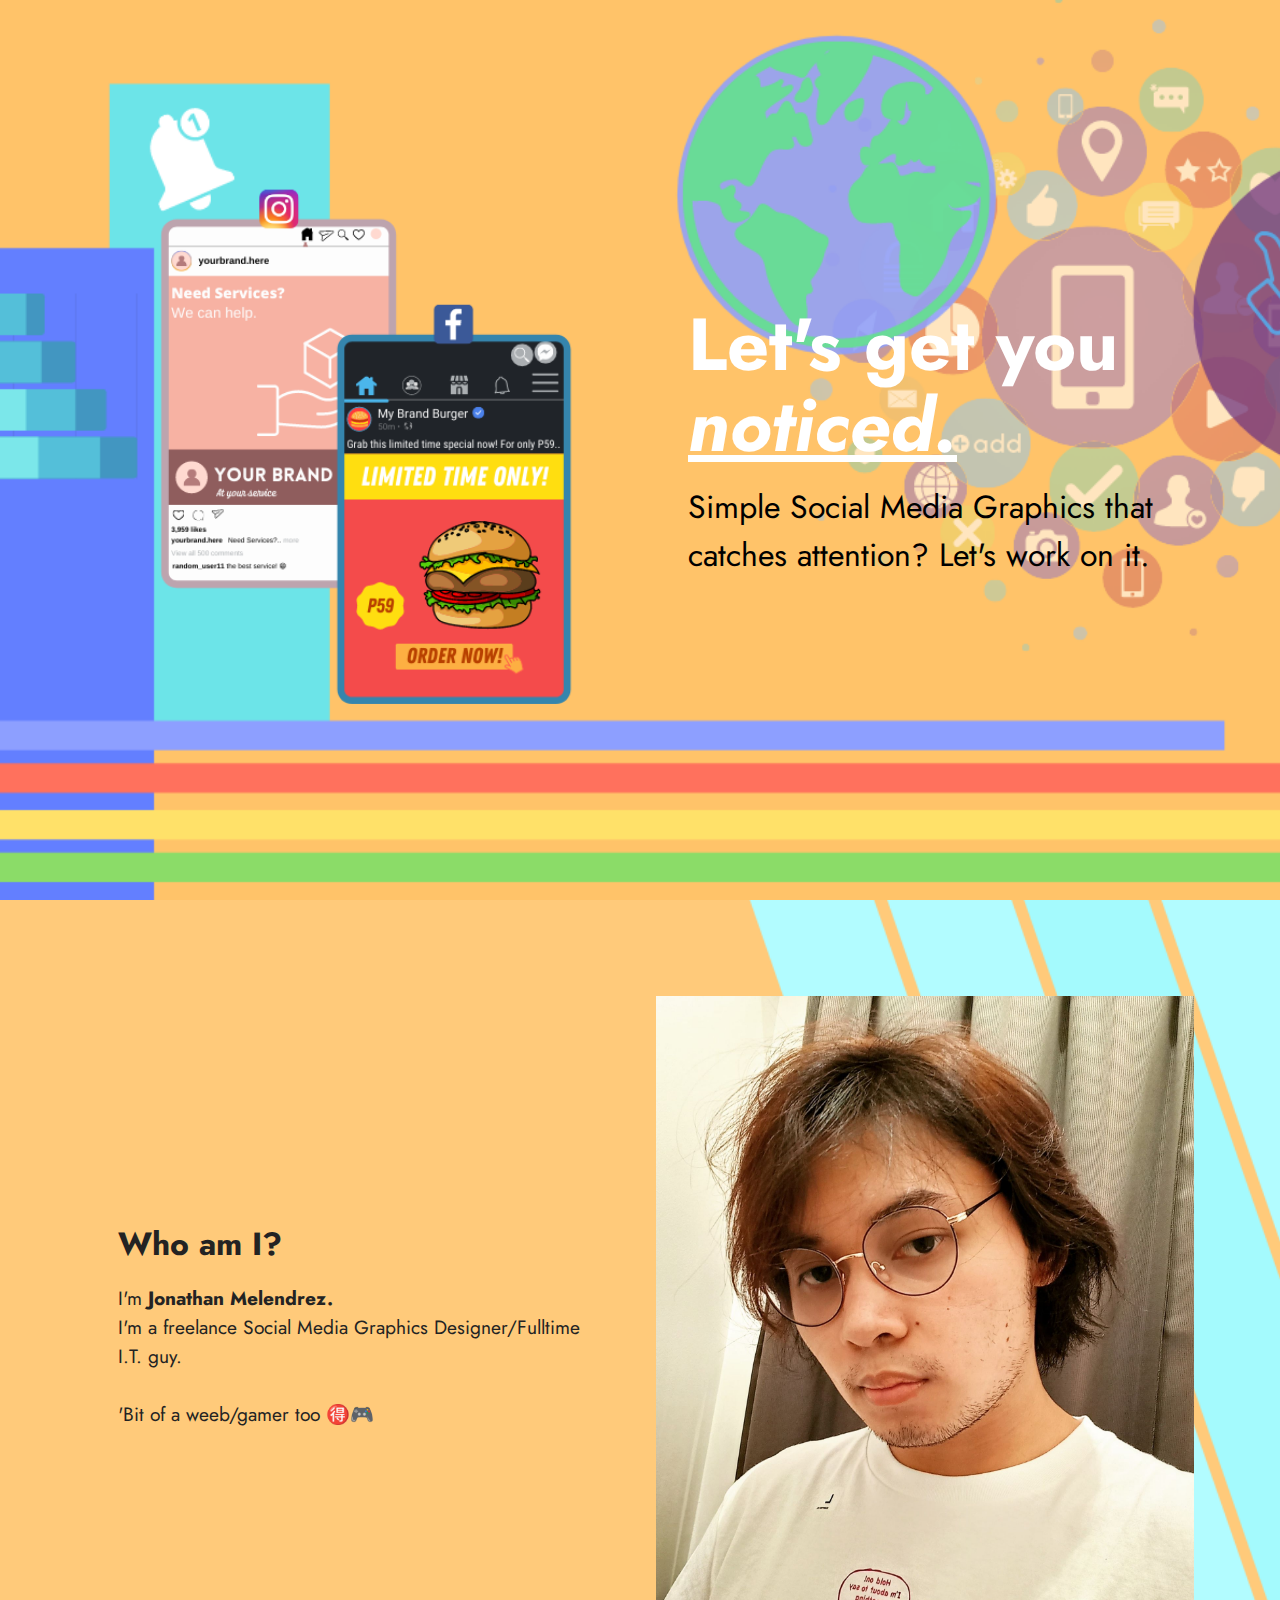
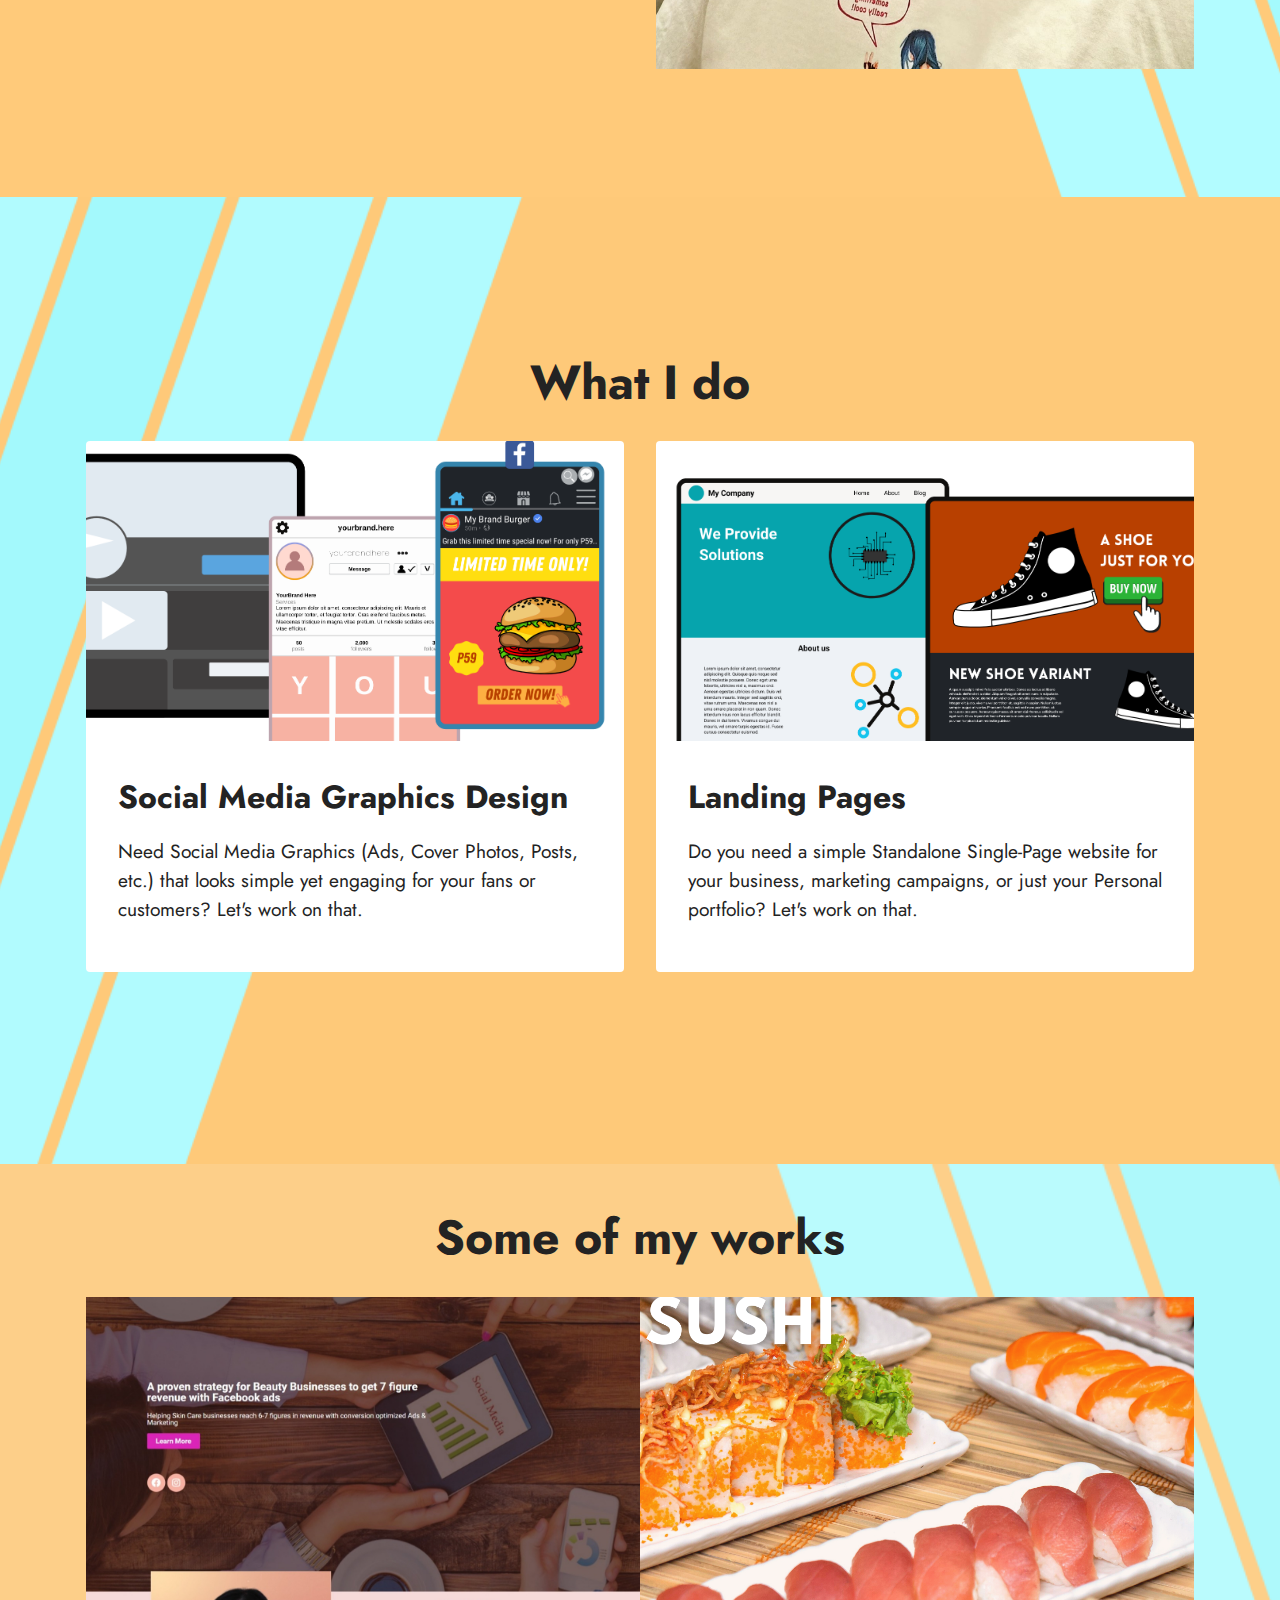
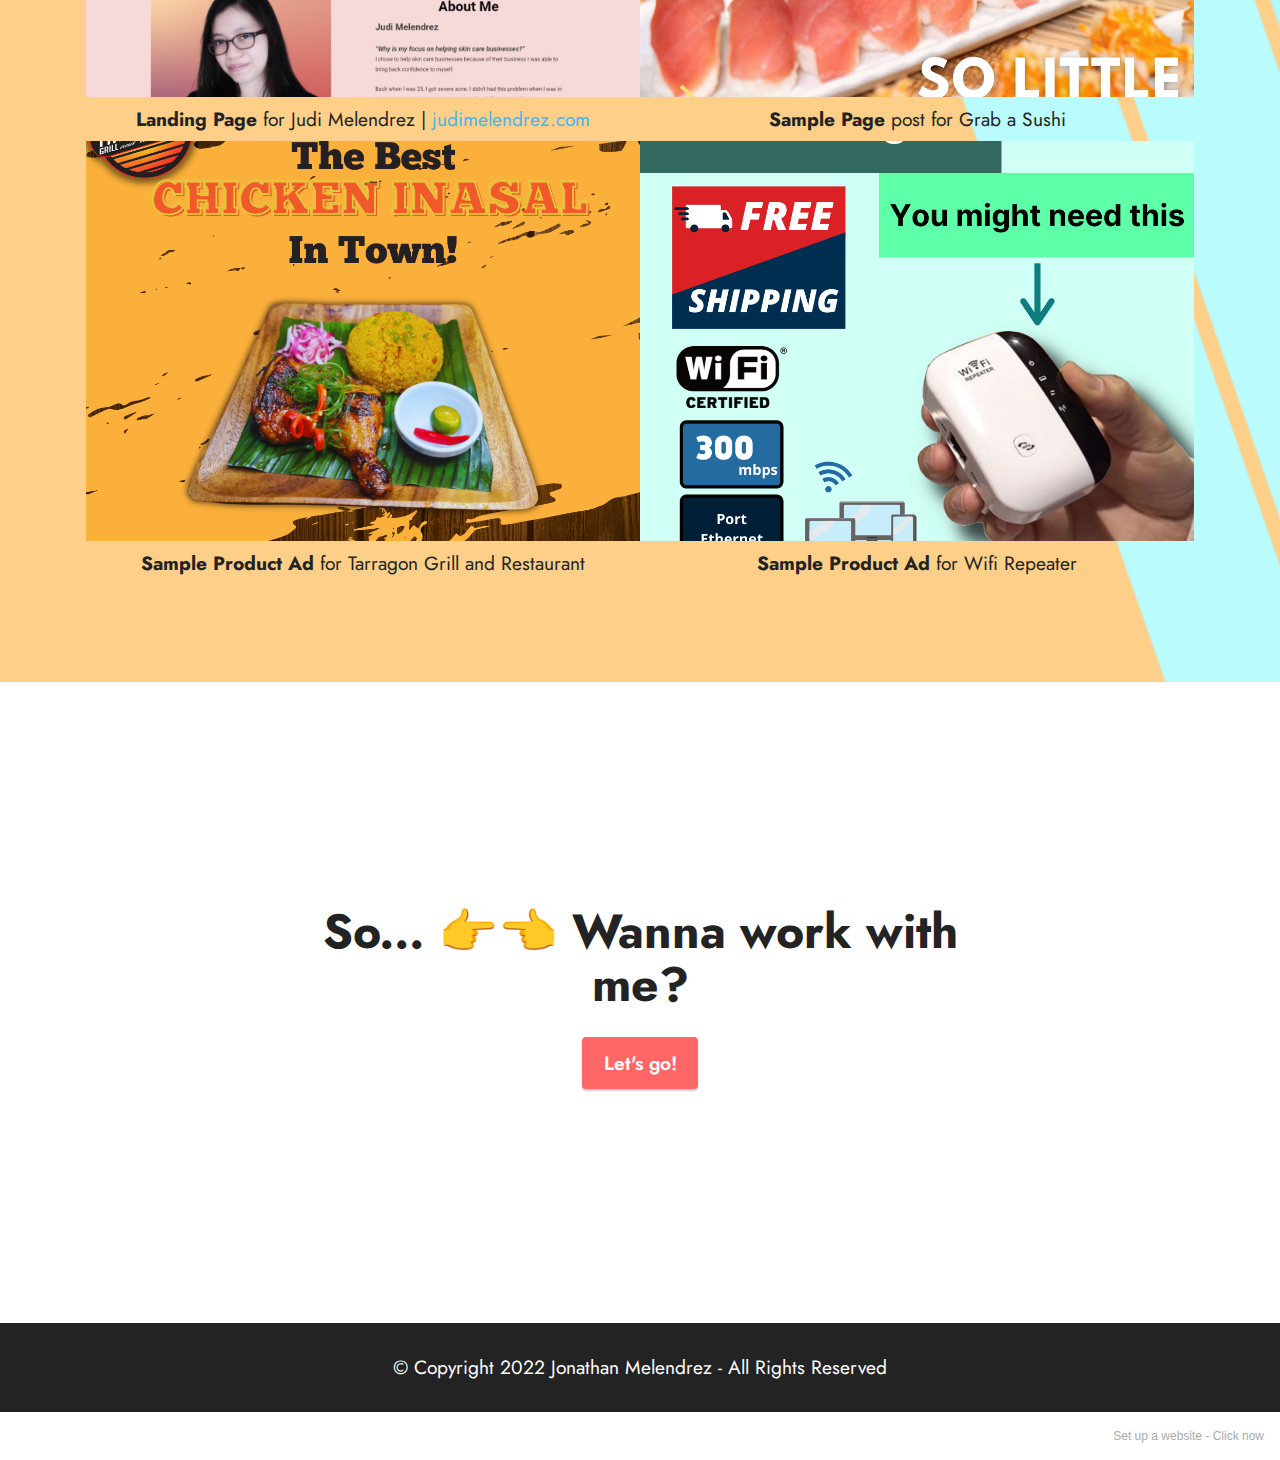
==== index.html @ 1cf5ed6f "create github pages" ====
<!DOCTYPE html>
<html  >
<head>
  <!-- Site made with Mobirise Website Builder v5.5.8, https://mobirise.com -->
  <meta charset="UTF-8">
  <meta http-equiv="X-UA-Compatible" content="IE=edge">
  <meta name="generator" content="Mobirise v5.5.8, mobirise.com">
  <meta name="twitter:card" content="summary_large_image"/>
  <meta name="twitter:image:src" content="assets/images/index-meta.png">
  <meta property="og:image" content="assets/images/index-meta.png">
  <meta name="twitter:title" content="Work with Jonathan | Social Media Creatives">
  <meta name="viewport" content="width=device-width, initial-scale=1, minimum-scale=1">
  <link rel="shortcut icon" href="assets/images/logo.png" type="image/x-icon">
  <meta name="description" content="Simple Social Media Graphics that catches attention? Let's work on it.">
  
  
  <title>Work with Jonathan | Social Media Creatives</title>
  <link rel="stylesheet" href="assets/web/assets/mobirise-icons2/mobirise2.css">
  <link rel="stylesheet" href="assets/bootstrap/css/bootstrap.min.css">
  <link rel="stylesheet" href="assets/bootstrap/css/bootstrap-grid.min.css">
  <link rel="stylesheet" href="assets/bootstrap/css/bootstrap-reboot.min.css">
  <link rel="stylesheet" href="assets/parallax/jarallax.css">
  <link rel="stylesheet" href="assets/theme/css/style.css">
  <link rel="preload" href="https://fonts.googleapis.com/css?family=Jost:100,200,300,400,500,600,700,800,900,100i,200i,300i,400i,500i,600i,700i,800i,900i&display=swap" as="style" onload="this.onload=null;this.rel='stylesheet'">
  <noscript><link rel="stylesheet" href="https://fonts.googleapis.com/css?family=Jost:100,200,300,400,500,600,700,800,900,100i,200i,300i,400i,500i,600i,700i,800i,900i&display=swap"></noscript>
  <link rel="preload" as="style" href="assets/mobirise/css/mbr-additional.css"><link rel="stylesheet" href="assets/mobirise/css/mbr-additional.css" type="text/css">
  
  
  
  
</head>
<body>
  
  <section data-bs-version="5.1" class="header11 cid-sUZaSlnbtG mbr-fullscreen" id="header11-3">

    

    <div class="mbr-overlay" style="opacity: 0.1; background-color: rgb(255, 255, 255);"></div>

    <div class="container">
        <div class="row justify-content-center">
            <div class="col-12 col-md-6 image-wrapper">
                <img class="w-100" src="assets/images/yourbrand.here.png" alt="Mobirise">
            </div>
            <div class="col-12 col-md">
                <div class="text-wrapper text-center">
                    <h1 class="mbr-section-title mbr-fonts-style mb-3 display-1"><strong>Let's get you <u><em>noticed.</em></u></strong></h1>
                    <p class="mbr-text mbr-fonts-style display-5">
                        Simple Social Media Graphics that catches attention? Let's work on it.</p>
                    
                </div>
            </div>
        </div>
    </div>
</section>

<section data-bs-version="5.1" class="image2 cid-sUZcHhI2RZ" id="image2-4">
    

    <div class="mbr-overlay" style="opacity: 0.2; background-color: rgb(255, 255, 255);">
    </div>

    <div class="container">
        <div class="row align-items-center">
            <div class="col-12 col-lg-6">
                <div class="image-wrapper">
                    <img src="assets/images/pfp.jpg" alt="Mobirise">
                    
                </div>
            </div>
            <div class="col-12 col-lg">
                <div class="text-wrapper">
                    <h3 class="mbr-section-title mbr-fonts-style mb-3 display-5">
                        <strong>Who am I?</strong></h3>
                    <p class="mbr-text mbr-fonts-style display-7">
                        I'm <strong>Jonathan Melendrez.</strong><br>I'm a freelance Social Media Graphics Designer/Fulltime I.T. guy.<br><br>'Bit of a weeb/gamer too 🉐🎮</p>
                </div>
            </div>
        </div>
    </div>
</section>

<section data-bs-version="5.1" class="features4 cid-sUZesqm7F3" id="features4-6">
    
    <div class="mbr-overlay"></div>
    <div class="container">
        <div class="mbr-section-head">
            <h4 class="mbr-section-title mbr-fonts-style align-center mb-0 display-2">
                <strong>What I do</strong></h4>
            
        </div>
        <div class="row mt-4">
            <div class="item features-image сol-12 col-md-6 col-lg-6 active">
                <div class="item-wrapper">
                    <div class="item-img">
                        <img src="assets/images/asset1.png" alt="" title="" data-slide-to="2" data-bs-slide-to="2">
                    </div>
                    <div class="item-content">
                        <h5 class="item-title mbr-fonts-style display-5"><strong>Social Media Graphics Design</strong></h5>
                        
                        <p class="mbr-text mbr-fonts-style mt-3 display-7">Need Social Media Graphics (Ads, Cover Photos, Posts, etc.) that looks simple yet engaging for your fans or customers? Let's work on that.</p>
                    </div>
                    
                </div>
            </div><div class="item features-image сol-12 col-md-6 col-lg-6">
                <div class="item-wrapper">
                    <div class="item-img">
                        <img src="assets/images/asset2.png" alt="" title="" data-slide-to="0" data-bs-slide-to="0">
                    </div>
                    <div class="item-content">
                        <h5 class="item-title mbr-fonts-style display-5"><strong>Landing Pages</strong></h5>
                        
                        <p class="mbr-text mbr-fonts-style mt-3 display-7">Do you need a simple Standalone Single-Page website for your business, marketing campaigns, or just your Personal portfolio? Let's work on that.</p>
                    </div>
                    
                </div>
            </div>
            
            

        </div>
    </div>
</section>

<section data-bs-version="5.1" class="gallery4 mbr-gallery cid-sUZhGd2Ci9" id="gallery4-a">
    

    <div class="mbr-overlay" style="opacity: 0.3; background-color: rgb(250, 250, 250);">
    </div>

    <div class="container">
        <div class="mbr-section-head">
            <h3 class="mbr-section-title mbr-fonts-style align-center m-0 display-2"><strong>Some of my works</strong></h3>
            
        </div>
        <div class="row mbr-gallery mt-4">
            
            <div class="col-12 col-md-6 col-lg-6 item gallery-image active">
                <div class="item-wrapper" data-toggle="modal" data-bs-toggle="modal" data-target="#taefXp7j19-modal" data-bs-target="#taefXp7j19-modal">
                    <a href="https://www.judimelendrez.com" target="_blank"><img class="w-100" src="assets/images/web-capture-17-5-2022-193738-judimelendrez.com.jpeg" alt="" data-slide-to="0" data-bs-slide-to="0" data-target="#lb-taefXp7j19" data-bs-target="#lb-taefXp7j19"></a>
                    <div class="icon-wrapper">
                        <span class="mobi-mbri mobi-mbri-search mbr-iconfont mbr-iconfont-btn"></span>
                    </div>
                </div>
                <h6 class="mbr-item-subtitle mbr-fonts-style align-center mb-2 mt-2 display-7"><strong>Landing Page</strong> for Judi Melendrez | <a href="https://www.judimelendrez.com" class="text-info" target="_blank">judimelendrez.com</a></h6>
            </div>
            <div class="col-12 col-md-6 col-lg-6 item gallery-image">
                <div class="item-wrapper" data-toggle="modal" data-bs-toggle="modal" data-target="#taefXp7j19-modal" data-bs-target="#taefXp7j19-modal">
                    <img class="w-100" src="assets/images/sushi-ad-1.png" alt="" data-slide-to="1" data-bs-slide-to="1" data-target="#lb-taefXp7j19" data-bs-target="#lb-taefXp7j19">
                    <div class="icon-wrapper">
                        <span class="mobi-mbri mobi-mbri-search mbr-iconfont mbr-iconfont-btn"></span>
                    </div>
                </div>
                <h6 class="mbr-item-subtitle mbr-fonts-style align-center mb-2 mt-2 display-7"><strong>Sample Page</strong> post for Grab a Sushi</h6>
            </div><div class="col-12 col-md-6 col-lg-6 item gallery-image">
                <div class="item-wrapper" data-toggle="modal" data-bs-toggle="modal" data-target="#taefXp7j19-modal" data-bs-target="#taefXp7j19-modal">
                    <img class="w-100" src="assets/images/16.png" alt="" data-slide-to="2" data-bs-slide-to="2" data-target="#lb-taefXp7j19" data-bs-target="#lb-taefXp7j19">
                    <div class="icon-wrapper">
                        <span class="mobi-mbri mobi-mbri-search mbr-iconfont mbr-iconfont-btn"></span>
                    </div>
                </div>
                <h6 class="mbr-item-subtitle mbr-fonts-style align-center mb-2 mt-2 display-7"><strong>Sample Product Ad </strong>for Tarragon Grill and Restaurant</h6>
            </div>
            <div class="col-12 col-md-6 col-lg-6 item gallery-image">
                <div class="item-wrapper" data-toggle="modal" data-bs-toggle="modal" data-target="#taefXp7j19-modal" data-bs-target="#taefXp7j19-modal">
                    <img class="w-100" src="assets/images/wifi-booster.png" alt="" data-slide-to="3" data-bs-slide-to="3" data-target="#lb-taefXp7j19" data-bs-target="#lb-taefXp7j19">
                    <div class="icon-wrapper">
                        <span class="mobi-mbri mobi-mbri-search mbr-iconfont mbr-iconfont-btn"></span>
                    </div>
                </div>
                <h6 class="mbr-item-subtitle mbr-fonts-style align-center mb-2 mt-2 display-7"><strong>Sample Product Ad </strong>for Wifi Repeater</h6>
            </div>
        </div>

        <div class="modal mbr-slider" tabindex="-1" role="dialog" aria-hidden="true" id="taefXp7j19-modal">
            <div class="modal-dialog" role="document">
                <div class="modal-content">
                    <div class="modal-body">
                        <div class="carousel slide carousel-fade" id="lb-taefXp7j19" data-interval="5000" data-bs-interval="5000">
                            <div class="carousel-inner">
                                
                                <div class="carousel-item active">
                                    <img class="d-block w-100" src="assets/images/web-capture-17-5-2022-193738-judimelendrez.com.jpeg" alt="">
                                </div>
                                <div class="carousel-item">
                                    <img class="d-block w-100" src="assets/images/sushi-ad-1.png" alt="">
                                </div><div class="carousel-item">
                                    <img class="d-block w-100" src="assets/images/16.png" alt="">
                                </div>
                                <div class="carousel-item">
                                    <img class="d-block w-100" src="assets/images/wifi-booster.png" alt="">
                                </div>
                            </div>
                            <ol class="carousel-indicators">
                                <li data-slide-to="0" data-bs-slide-to="0" class="active" data-target="#lb-taefXp7j19" data-bs-target="#lb-taefXp7j19"></li>
                                <li data-slide-to="1" data-bs-slide-to="1" data-target="#lb-taefXp7j19" data-bs-target="#lb-taefXp7j19"></li><li data-slide-to="2" data-bs-slide-to="2" data-target="#lb-taefXp7j19" data-bs-target="#lb-taefXp7j19"></li>
                                <li data-slide-to="3" data-bs-slide-to="3" data-target="#lb-taefXp7j19" data-bs-target="#lb-taefXp7j19"></li>
                                
                            </ol>
                            <a role="button" href="" class="close" data-dismiss="modal" data-bs-dismiss="modal" aria-label="Close">
                            </a>
                            <a class="carousel-control-prev carousel-control" role="button" data-slide="prev" data-bs-slide="prev" href="#lb-taefXp7j19">
                                <span class="mobi-mbri mobi-mbri-arrow-prev" aria-hidden="true"></span>
                                <span class="sr-only visually-hidden">Previous</span>
                            </a>
                            <a class="carousel-control-next carousel-control" role="button" data-slide="next" data-bs-slide="next" href="#lb-taefXp7j19">
                                <span class="mobi-mbri mobi-mbri-arrow-next" aria-hidden="true"></span>
                                <span class="sr-only visually-hidden">Next</span>
                            </a>
                        </div>
                    </div>
                </div>
            </div>
        </div>
    </div>
</section>

<section data-bs-version="5.1" class="header12 cid-t66boKw3B4 mbr-parallax-background" id="header12-b">

    

    <div class="mbr-overlay" style="opacity: 0.3; background-color: rgb(255, 255, 255);">
    </div>
    <div class="container">
        <div class="row justify-content-center">
            <div class="card col-12 col-md-12 col-lg-9">
                <div class="card-wrapper">
                    <div class="card-box align-center">
                        <h1 class="card-title mbr-fonts-style mb-3 display-2"><strong>So... 👉👈 Wanna work with me?</strong></h1>
                        
                        <div class="mbr-section-btn mt-3"><a class="btn btn-secondary display-7" href="https://forms.gle/jQiPgHw845oc3c2x8" target="_blank">Let's go!</a></div>
                    </div>
                </div>
            </div>
        </div>
    </div>
</section>

<section data-bs-version="5.1" class="footer7 cid-sUZgei6c5i" once="footers" id="footer7-8">

    

    

    <div class="container">
        <div class="media-container-row align-center mbr-white">
            <div class="col-12">
                <p class="mbr-text mb-0 mbr-fonts-style display-7">
                    © Copyright 2022 Jonathan Melendrez - All Rights Reserved
                </p>
            </div>
        </div>
    </div>
</section><section style="background-color: #fff; font-family: -apple-system, BlinkMacSystemFont, 'Segoe UI', 'Roboto', 'Helvetica Neue', Arial, sans-serif; color:#aaa; font-size:12px; padding: 0; align-items: center; display: flex;"><a href="https://mobirise.site/k" style="flex: 1 1; height: 3rem; padding-left: 1rem;"></a><p style="flex: 0 0 auto; margin:0; padding-right:1rem;">Set up a website - <a href="https://mobirise.site/w" style="color:#aaa;">Click now</a></p></section><script src="assets/bootstrap/js/bootstrap.bundle.min.js"></script>  <script src="assets/parallax/jarallax.js"></script>  <script src="assets/smoothscroll/smooth-scroll.js"></script>  <script src="assets/ytplayer/index.js"></script>  <script src="assets/theme/js/script.js"></script>  
  
  
</body>
</html>
---- assets/web/assets/mobirise-icons2/mobirise2.css ----
@font-face {
  font-family: 'Moririse2';
  font-display: swap;
  src:  url('mobirise2.eot?f2bix4');
  src:  url('mobirise2.eot?f2bix4#iefix') format('embedded-opentype'),
    url('mobirise2.ttf?f2bix4') format('truetype'),
    url('mobirise2.woff?f2bix4') format('woff'),
    url('mobirise2.svg?f2bix4#mobirise2') format('svg');
  font-weight: normal;
  font-style: normal;
}

[class^="mobi-"], [class*=" mobi-"] {
  /* use !important to prevent issues with browser extensions that change fonts */
  font-family: 'Moririse2' !important;
  speak: none;
  font-style: normal;
  font-weight: normal;
  font-variant: normal;
  text-transform: none;
  line-height: 1;

  /* Better Font Rendering =========== */
  -webkit-font-smoothing: antialiased;
  -moz-osx-font-smoothing: grayscale;
}

.mobi-mbri-add-submenu:before {
  content: "\e900";
}
.mobi-mbri-alert:before {
  content: "\e901";
}
.mobi-mbri-align-center:before {
  content: "\e902";
}
.mobi-mbri-align-justify:before {
  content: "\e903";
}
.mobi-mbri-align-left:before {
  content: "\e904";
}
.mobi-mbri-align-right:before {
  content: "\e905";
}
.mobi-mbri-android:before {
  content: "\e906";
}
.mobi-mbri-apple:before {
  content: "\e907";
}
.mobi-mbri-arrow-down:before {
  content: "\e908";
}
.mobi-mbri-arrow-next:before {
  content: "\e909";
}
.mobi-mbri-arrow-prev:before {
  content: "\e90a";
}
.mobi-mbri-arrow-up:before {
  content: "\e90b";
}
.mobi-mbri-bold:before {
  content: "\e90c";
}
.mobi-mbri-bookmark:before {
  content: "\e90d";
}
.mobi-mbri-bootstrap:before {
  content: "\e90e";
}
.mobi-mbri-briefcase:before {
  content: "\e90f";
}
.mobi-mbri-browse:before {
  content: "\e910";
}
.mobi-mbri-bulleted-list:before {
  content: "\e911";
}
.mobi-mbri-calendar:before {
  content: "\e912";
}
.mobi-mbri-camera:before {
  content: "\e913";
}
.mobi-mbri-cart-add:before {
  content: "\e914";
}
.mobi-mbri-cart-full:before {
  content: "\e915";
}
.mobi-mbri-cash:before {
  content: "\e916";
}
.mobi-mbri-change-style:before {
  content: "\e917";
}
.mobi-mbri-chat:before {
  content: "\e918";
}
.mobi-mbri-clock:before {
  content: "\e919";
}
.mobi-mbri-close:before {
  content: "\e91a";
}
.mobi-mbri-cloud:before {
  content: "\e91b";
}
.mobi-mbri-code:before {
  content: "\e91c";
}
.mobi-mbri-contact-form:before {
  content: "\e91d";
}
.mobi-mbri-credit-card:before {
  content: "\e91e";
}
.mobi-mbri-cursor-click:before {
  content: "\e91f";
}
.mobi-mbri-cust-feedback:before {
  content: "\e920";
}
.mobi-mbri-database:before {
  content: "\e921";
}
.mobi-mbri-delivery:before {
  content: "\e922";
}
.mobi-mbri-desktop:before {
  content: "\e923";
}
.mobi-mbri-devices:before {
  content: "\e924";
}
.mobi-mbri-down:before {
  content: "\e925";
}
.mobi-mbri-download-2:before {
  content: "\e926";
}
.mobi-mbri-download:before {
  content: "\e927";
}
.mobi-mbri-drag-n-drop-2:before {
  content: "\e928";
}
.mobi-mbri-drag-n-drop:before {
  content: "\e929";
}
.mobi-mbri-edit-2:before {
  content: "\e92a";
}
.mobi-mbri-edit:before {
  content: "\e92b";
}
.mobi-mbri-error:before {
  content: "\e92c";
}
.mobi-mbri-extension:before {
  content: "\e92d";
}
.mobi-mbri-features:before {
  content: "\e92e";
}
.mobi-mbri-file:before {
  content: "\e92f";
}
.mobi-mbri-flag:before {
  content: "\e930";
}
.mobi-mbri-folder:before {
  content: "\e931";
}
.mobi-mbri-gift:before {
  content: "\e932";
}
.mobi-mbri-github:before {
  content: "\e933";
}
.mobi-mbri-globe-2:before {
  content: "\e934";
}
.mobi-mbri-globe:before {
  content: "\e935";
}
.mobi-mbri-growing-chart:before {
  content: "\e936";
}
.mobi-mbri-hearth:before {
  content: "\e937";
}
.mobi-mbri-help:before {
  content: "\e938";
}
.mobi-mbri-home:before {
  content: "\e939";
}
.mobi-mbri-hot-cup:before {
  content: "\e93a";
}
.mobi-mbri-idea:before {
  content: "\e93b";
}
.mobi-mbri-image-gallery:before {
  content: "\e93c";
}
.mobi-mbri-image-slider:before {
  content: "\e93d";
}
.mobi-mbri-info:before {
  content: "\e93e";
}
.mobi-mbri-italic:before {
  content: "\e93f";
}
.mobi-mbri-key:before {
  content: "\e940";
}
.mobi-mbri-laptop:before {
  content: "\e941";
}
.mobi-mbri-layers:before {
  content: "\e942";
}
.mobi-mbri-left-right:before {
  content: "\e943";
}
.mobi-mbri-left:before {
  content: "\e944";
}
.mobi-mbri-letter:before {
  content: "\e945";
}
.mobi-mbri-like:before {
  content: "\e946";
}
.mobi-mbri-link:before {
  content: "\e947";
}
.mobi-mbri-lock:before {
  content: "\e948";
}
.mobi-mbri-login:before {
  content: "\e949";
}
.mobi-mbri-logout:before {
  content: "\e94a";
}
.mobi-mbri-magic-stick:before {
  content: "\e94b";
}
.mobi-mbri-map-pin:before {
  content: "\e94c";
}
.mobi-mbri-menu:before {
  content: "\e94d";
}
.mobi-mbri-mobile-2:before {
  content: "\e94e";
}
.mobi-mbri-mobile-horizontal:before {
  content: "\e94f";
}
.mobi-mbri-mobile:before {
  content: "\e950";
}
.mobi-mbri-mobirise:before {
  content: "\e951";
}
.mobi-mbri-more-horizontal:before {
  content: "\e952";
}
.mobi-mbri-more-vertical:before {
  content: "\e953";
}
.mobi-mbri-music:before {
  content: "\e954";
}
.mobi-mbri-new-file:before {
  content: "\e955";
}
.mobi-mbri-numbered-list:before {
  content: "\e956";
}
.mobi-mbri-opened-folder:before {
  content: "\e957";
}
.mobi-mbri-pages:before {
  content: "\e958";
}
.mobi-mbri-paper-plane:before {
  content: "\e959";
}
.mobi-mbri-paperclip:before {
  content: "\e95a";
}
.mobi-mbri-phone:before {
  content: "\e95b";
}
.mobi-mbri-photo:before {
  content: "\e95c";
}
.mobi-mbri-photos:before {
  content: "\e95d";
}
.mobi-mbri-pin:before {
  content: "\e95e";
}
.mobi-mbri-play:before {
  content: "\e95f";
}
.mobi-mbri-plus:before {
  content: "\e960";
}
.mobi-mbri-preview:before {
  content: "\e961";
}
.mobi-mbri-print:before {
  content: "\e962";
}
.mobi-mbri-protect:before {
  content: "\e963";
}
.mobi-mbri-question:before {
  content: "\e964";
}
.mobi-mbri-quote-left:before {
  content: "\e965";
}
.mobi-mbri-quote-right:before {
  content: "\e966";
}
.mobi-mbri-redo:before {
  content: "\e967";
}
.mobi-mbri-refresh:before {
  content: "\e968";
}
.mobi-mbri-responsive-2:before {
  content: "\e969";
}
.mobi-mbri-responsive:before {
  content: "\e96a";
}
.mobi-mbri-right:before {
  content: "\e96b";
}
.mobi-mbri-rocket:before {
  content: "\e96c";
}
.mobi-mbri-sad-face:before {
  content: "\e96d";
}
.mobi-mbri-sale:before {
  content: "\e96e";
}
.mobi-mbri-save:before {
  content: "\e96f";
}
.mobi-mbri-search:before {
  content: "\e970";
}
.mobi-mbri-setting-2:before {
  content: "\e971";
}
.mobi-mbri-setting-3:before {
  content: "\e972";
}
.mobi-mbri-setting:before {
  content: "\e973";
}
.mobi-mbri-share:before {
  content: "\e974";
}
.mobi-mbri-shopping-bag:before {
  content: "\e975";
}
.mobi-mbri-shopping-basket:before {
  content: "\e976";
}
.mobi-mbri-shopping-cart:before {
  content: "\e977";
}
.mobi-mbri-sites:before {
  content: "\e978";
}
.mobi-mbri-smile-face:before {
  content: "\e979";
}
.mobi-mbri-speed:before {
  content: "\e97a";
}
.mobi-mbri-star:before {
  content: "\e97b";
}
.mobi-mbri-success:before {
  content: "\e97c";
}
.mobi-mbri-sun:before {
  content: "\e97d";
}
.mobi-mbri-sun2:before {
  content: "\e97e";
}
.mobi-mbri-tablet-vertical:before {
  content: "\e97f";
}
.mobi-mbri-tablet:before {
  content: "\e980";
}
.mobi-mbri-target:before {
  content: "\e981";
}
.mobi-mbri-timer:before {
  content: "\e982";
}
.mobi-mbri-to-ftp:before {
  content: "\e983";
}
.mobi-mbri-to-local-drive:before {
  content: "\e984";
}
.mobi-mbri-touch-swipe:before {
  content: "\e985";
}
.mobi-mbri-touch:before {
  content: "\e986";
}
.mobi-mbri-trash:before {
  content: "\e987";
}
.mobi-mbri-underline:before {
  content: "\e988";
}
.mobi-mbri-undo:before {
  content: "\e989";
}
.mobi-mbri-unlink:before {
  content: "\e98a";
}
.mobi-mbri-unlock:before {
  content: "\e98b";
}
.mobi-mbri-up-down:before {
  content: "\e98c";
}
.mobi-mbri-up:before {
  content: "\e98d";
}
.mobi-mbri-update:before {
  content: "\e98e";
}
.mobi-mbri-upload-2:before {
  content: "\e98f";
}
.mobi-mbri-upload:before {
  content: "\e990";
}
.mobi-mbri-user-2:before {
  content: "\e991";
}
.mobi-mbri-user:before {
  content: "\e992";
}
.mobi-mbri-users:before {
  content: "\e993";
}
.mobi-mbri-video-play:before {
  content: "\e994";
}
.mobi-mbri-video:before {
  content: "\e995";
}
.mobi-mbri-watch:before {
  content: "\e996";
}
.mobi-mbri-website-theme-2:before {
  content: "\e997";
}
.mobi-mbri-website-theme:before {
  content: "\e998";
}
.mobi-mbri-wifi:before {
  content: "\e999";
}
.mobi-mbri-windows:before {
  content: "\e99a";
}
.mobi-mbri-zoom-in:before {
  content: "\e99b";
}
.mobi-mbri-zoom-out:before {
  content: "\e99c";
}
---- assets/parallax/jarallax.css ----
.jarallax {
    position: relative;
    z-index: 0;
}
.jarallax > .jarallax-img {
    position: absolute;
    object-fit: cover;
    /* support for plugin https://github.com/bfred-it/object-fit-images */
    font-family: 'object-fit: cover;';
    top: 0;
    left: 0;
    width: 100%;
    height: 100%;
    z-index: -1;
}
---- assets/theme/css/style.css ----
@charset "UTF-8";
section {
  background-color: #ffffff;
}

body {
  font-style: normal;
  line-height: 1.5;
  font-weight: 400;
  color: #232323;
  position: relative;
}

button {
  background-color: transparent;
  border-color: transparent;
}

section,
.container,
.container-fluid {
  position: relative;
  word-wrap: break-word;
}

a.mbr-iconfont:hover {
  text-decoration: none;
}

.article .lead p,
.article .lead ul,
.article .lead ol,
.article .lead pre,
.article .lead blockquote {
  margin-bottom: 0;
}

a {
  font-style: normal;
  font-weight: 400;
  cursor: pointer;
}
a, a:hover {
  text-decoration: none;
}

.mbr-section-title {
  font-style: normal;
  line-height: 1.3;
}

.mbr-section-subtitle {
  line-height: 1.3;
}

.mbr-text {
  font-style: normal;
  line-height: 1.7;
}

h1,
h2,
h3,
h4,
h5,
h6,
.display-1,
.display-2,
.display-4,
.display-5,
.display-7,
span,
p,
a {
  line-height: 1;
  word-break: break-word;
  word-wrap: break-word;
  font-weight: 400;
}

b,
strong {
  font-weight: bold;
}

input:-webkit-autofill, input:-webkit-autofill:hover, input:-webkit-autofill:focus, input:-webkit-autofill:active {
  transition-delay: 9999s;
  -webkit-transition-property: background-color, color;
  transition-property: background-color, color;
}

textarea[type=hidden] {
  display: none;
}

section {
  background-position: 50% 50%;
  background-repeat: no-repeat;
  background-size: cover;
}
section .mbr-background-video,
section .mbr-background-video-preview {
  position: absolute;
  bottom: 0;
  left: 0;
  right: 0;
  top: 0;
}

.hidden {
  visibility: hidden;
}

.mbr-z-index20 {
  z-index: 20;
}

/*! Base colors */
.mbr-white {
  color: #ffffff;
}

.mbr-black {
  color: #111111;
}

.mbr-bg-white {
  background-color: #ffffff;
}

.mbr-bg-black {
  background-color: #000000;
}

/*! Text-aligns */
.align-left {
  text-align: left;
}

.align-center {
  text-align: center;
}

.align-right {
  text-align: right;
}

/*! Font-weight  */
.mbr-light {
  font-weight: 300;
}

.mbr-regular {
  font-weight: 400;
}

.mbr-semibold {
  font-weight: 500;
}

.mbr-bold {
  font-weight: 700;
}

/*! Media  */
.media-content {
  flex-basis: 100%;
}

.media-container-row {
  display: flex;
  flex-direction: row;
  flex-wrap: wrap;
  justify-content: center;
  align-content: center;
  align-items: start;
}
.media-container-row .media-size-item {
  width: 400px;
}

.media-container-column {
  display: flex;
  flex-direction: column;
  flex-wrap: wrap;
  justify-content: center;
  align-content: center;
  align-items: stretch;
}
.media-container-column > * {
  width: 100%;
}

@media (min-width: 992px) {
  .media-container-row {
    flex-wrap: nowrap;
  }
}
figure {
  margin-bottom: 0;
  overflow: hidden;
}

figure[mbr-media-size] {
  transition: width 0.1s;
}

img,
iframe {
  display: block;
  width: 100%;
}

.card {
  background-color: transparent;
  border: none;
}

.card-box {
  width: 100%;
}

.card-img {
  text-align: center;
  flex-shrink: 0;
  -webkit-flex-shrink: 0;
}

.media {
  max-width: 100%;
  margin: 0 auto;
}

.mbr-figure {
  align-self: center;
}

.media-container > div {
  max-width: 100%;
}

.mbr-figure img,
.card-img img {
  width: 100%;
}

@media (max-width: 991px) {
  .media-size-item {
    width: auto !important;
  }

  .media {
    width: auto;
  }

  .mbr-figure {
    width: 100% !important;
  }
}
/*! Buttons */
.mbr-section-btn {
  margin-left: -0.6rem;
  margin-right: -0.6rem;
  font-size: 0;
}

.btn {
  font-weight: 600;
  border-width: 1px;
  font-style: normal;
  margin: 0.6rem 0.6rem;
  white-space: normal;
  transition: all 0.2s ease-in-out;
  display: inline-flex;
  align-items: center;
  justify-content: center;
  word-break: break-word;
}

.btn-sm {
  font-weight: 600;
  letter-spacing: 0px;
  transition: all 0.3s ease-in-out;
}

.btn-md {
  font-weight: 600;
  letter-spacing: 0px;
  transition: all 0.3s ease-in-out;
}

.btn-lg {
  font-weight: 600;
  letter-spacing: 0px;
  transition: all 0.3s ease-in-out;
}

.btn-form {
  margin: 0;
}
.btn-form:hover {
  cursor: pointer;
}

nav .mbr-section-btn {
  margin-left: 0rem;
  margin-right: 0rem;
}

/*! Btn icon margin */
.btn .mbr-iconfont,
.btn.btn-sm .mbr-iconfont {
  order: 1;
  cursor: pointer;
  margin-left: 0.5rem;
  vertical-align: sub;
}

.btn.btn-md .mbr-iconfont,
.btn.btn-md .mbr-iconfont {
  margin-left: 0.8rem;
}

.mbr-regular {
  font-weight: 400;
}

.mbr-semibold {
  font-weight: 500;
}

.mbr-bold {
  font-weight: 700;
}

[type=submit] {
  -webkit-appearance: none;
}

/*! Full-screen */
.mbr-fullscreen .mbr-overlay {
  min-height: 100vh;
}

.mbr-fullscreen {
  display: flex;
  display: -moz-flex;
  display: -ms-flex;
  display: -o-flex;
  align-items: center;
  min-height: 100vh;
  padding-top: 3rem;
  padding-bottom: 3rem;
}

/*! Map */
.map {
  height: 25rem;
  position: relative;
}
.map iframe {
  width: 100%;
  height: 100%;
}

/*! Scroll to top arrow */
.mbr-arrow-up {
  bottom: 25px;
  right: 90px;
  position: fixed;
  text-align: right;
  z-index: 5000;
  color: #ffffff;
  font-size: 22px;
}

.mbr-arrow-up a {
  background: rgba(0, 0, 0, 0.2);
  border-radius: 50%;
  color: #fff;
  display: inline-block;
  height: 60px;
  width: 60px;
  border: 2px solid #fff;
  outline-style: none !important;
  position: relative;
  text-decoration: none;
  transition: all 0.3s ease-in-out;
  cursor: pointer;
  text-align: center;
}
.mbr-arrow-up a:hover {
  background-color: rgba(0, 0, 0, 0.4);
}
.mbr-arrow-up a i {
  line-height: 60px;
}

.mbr-arrow-up-icon {
  display: block;
  color: #fff;
}

.mbr-arrow-up-icon::before {
  content: "›";
  display: inline-block;
  font-family: serif;
  font-size: 22px;
  line-height: 1;
  font-style: normal;
  position: relative;
  top: 6px;
  left: -4px;
  transform: rotate(-90deg);
}

/*! Arrow Down */
.mbr-arrow {
  position: absolute;
  bottom: 45px;
  left: 50%;
  width: 60px;
  height: 60px;
  cursor: pointer;
  background-color: rgba(80, 80, 80, 0.5);
  border-radius: 50%;
  transform: translateX(-50%);
}
@media (max-width: 767px) {
  .mbr-arrow {
    display: none;
  }
}
.mbr-arrow > a {
  display: inline-block;
  text-decoration: none;
  outline-style: none;
  -webkit-animation: arrowdown 1.7s ease-in-out infinite;
          animation: arrowdown 1.7s ease-in-out infinite;
  color: #ffffff;
}
.mbr-arrow > a > i {
  position: absolute;
  top: -2px;
  left: 15px;
  font-size: 2rem;
}

#scrollToTop a i::before {
  content: "";
  position: absolute;
  display: block;
  border-bottom: 2.5px solid #fff;
  border-left: 2.5px solid #fff;
  width: 27.8%;
  height: 27.8%;
  left: 50%;
  top: 51%;
  transform: translateY(-30%) translateX(-50%) rotate(135deg);
}

@keyframes arrowdown {
  0% {
    transform: translateY(0px);
  }
  50% {
    transform: translateY(-5px);
  }
  100% {
    transform: translateY(0px);
  }
}
@-webkit-keyframes arrowdown {
  0% {
    transform: translateY(0px);
  }
  50% {
    transform: translateY(-5px);
  }
  100% {
    transform: translateY(0px);
  }
}
@media (max-width: 500px) {
  .mbr-arrow-up {
    left: 0;
    right: 0;
    text-align: center;
  }
}
/*Gradients animation*/
@keyframes gradient-animation {
  from {
    background-position: 0% 100%;
    -webkit-animation-timing-function: ease-in-out;
            animation-timing-function: ease-in-out;
  }
  to {
    background-position: 100% 0%;
    -webkit-animation-timing-function: ease-in-out;
            animation-timing-function: ease-in-out;
  }
}
@-webkit-keyframes gradient-animation {
  from {
    background-position: 0% 100%;
    -webkit-animation-timing-function: ease-in-out;
            animation-timing-function: ease-in-out;
  }
  to {
    background-position: 100% 0%;
    -webkit-animation-timing-function: ease-in-out;
            animation-timing-function: ease-in-out;
  }
}
.bg-gradient {
  background-size: 200% 200%;
  animation: gradient-animation 5s infinite alternate;
  -webkit-animation: gradient-animation 5s infinite alternate;
}

.menu .navbar-brand {
  display: -webkit-flex;
}
.menu .navbar-brand span {
  display: flex;
  display: -webkit-flex;
}
.menu .navbar-brand .navbar-caption-wrap {
  display: -webkit-flex;
}
.menu .navbar-brand .navbar-logo img {
  display: -webkit-flex;
  width: auto;
}
@media (min-width: 768px) and (max-width: 991px) {
  .menu .navbar-toggleable-sm .navbar-nav {
    display: -ms-flexbox;
  }
}
@media (max-width: 991px) {
  .menu .navbar-collapse {
    max-height: 93.5vh;
  }
  .menu .navbar-collapse.show {
    overflow: auto;
  }
}
@media (min-width: 992px) {
  .menu .navbar-nav.nav-dropdown {
    display: -webkit-flex;
  }
  .menu .navbar-toggleable-sm .navbar-collapse {
    display: -webkit-flex !important;
  }
  .menu .collapsed .navbar-collapse {
    max-height: 93.5vh;
  }
  .menu .collapsed .navbar-collapse.show {
    overflow: auto;
  }
}
@media (max-width: 767px) {
  .menu .navbar-collapse {
    max-height: 80vh;
  }
}

.nav-link .mbr-iconfont {
  margin-right: 0.5rem;
}

.navbar {
  display: -webkit-flex;
  -webkit-flex-wrap: wrap;
  -webkit-align-items: center;
  -webkit-justify-content: space-between;
}

.navbar-collapse {
  -webkit-flex-basis: 100%;
  -webkit-flex-grow: 1;
  -webkit-align-items: center;
}

.nav-dropdown .link {
  padding: 0.667em 1.667em !important;
  margin: 0 !important;
}

.nav {
  display: -webkit-flex;
  -webkit-flex-wrap: wrap;
}

.row {
  display: -webkit-flex;
  -webkit-flex-wrap: wrap;
}

.justify-content-center {
  -webkit-justify-content: center;
}

.form-inline {
  display: -webkit-flex;
}

.card-wrapper {
  -webkit-flex: 1;
}

.carousel-control {
  z-index: 10;
  display: -webkit-flex;
}

.carousel-controls {
  display: -webkit-flex;
}

.media {
  display: -webkit-flex;
}

.form-group:focus {
  outline: none;
}

.jq-selectbox__select {
  padding: 7px 0;
  position: relative;
}

.jq-selectbox__dropdown {
  overflow: hidden;
  border-radius: 10px;
  position: absolute;
  top: 100%;
  left: 0 !important;
  width: 100% !important;
}

.jq-selectbox__trigger-arrow {
  right: 0;
  transform: translateY(-50%);
}

.jq-selectbox li {
  padding: 1.07em 0.5em;
}

input[type=range] {
  padding-left: 0 !important;
  padding-right: 0 !important;
}

.modal-dialog,
.modal-content {
  height: 100%;
}

.modal-dialog .carousel-inner {
  height: calc(100vh - 1.75rem);
}
@media (max-width: 575px) {
  .modal-dialog .carousel-inner {
    height: calc(100vh - 1rem);
  }
}

.carousel-item {
  text-align: center;
}

.carousel-item img {
  margin: auto;
}

.navbar-toggler {
  align-self: flex-start;
  padding: 0.25rem 0.75rem;
  font-size: 1.25rem;
  line-height: 1;
  background: transparent;
  border: 1px solid transparent;
  border-radius: 0.25rem;
}

.navbar-toggler:focus,
.navbar-toggler:hover {
  text-decoration: none;
  box-shadow: none;
}

.navbar-toggler-icon {
  display: inline-block;
  width: 1.5em;
  height: 1.5em;
  vertical-align: middle;
  content: "";
  background: no-repeat center center;
  background-size: 100% 100%;
}

.navbar-toggler-left {
  position: absolute;
  left: 1rem;
}

.navbar-toggler-right {
  position: absolute;
  right: 1rem;
}

.card-img {
  width: auto;
}

.menu .navbar.collapsed:not(.beta-menu) {
  flex-direction: column;
}

.carousel-item.active,
.carousel-item-next,
.carousel-item-prev {
  display: flex;
}

.note-air-layout .dropup .dropdown-menu,
.note-air-layout .navbar-fixed-bottom .dropdown .dropdown-menu {
  bottom: initial !important;
}

html,
body {
  height: auto;
  min-height: 100vh;
}

.dropup .dropdown-toggle::after {
  display: none;
}

.form-asterisk {
  font-family: initial;
  position: absolute;
  top: -2px;
  font-weight: normal;
}

.form-control-label {
  position: relative;
  cursor: pointer;
  margin-bottom: 0.357em;
  padding: 0;
}

.alert {
  color: #ffffff;
  border-radius: 0;
  border: 0;
  font-size: 1.1rem;
  line-height: 1.5;
  margin-bottom: 1.875rem;
  padding: 1.25rem;
  position: relative;
  text-align: center;
}
.alert.alert-form::after {
  background-color: inherit;
  bottom: -7px;
  content: "";
  display: block;
  height: 14px;
  left: 50%;
  margin-left: -7px;
  position: absolute;
  transform: rotate(45deg);
  width: 14px;
}

.form-control {
  background-color: #ffffff;
  background-clip: border-box;
  color: #232323;
  line-height: 1rem !important;
  height: auto;
  padding: 0.6rem 1.2rem;
  transition: border-color 0.25s ease 0s;
  border: 1px solid transparent !important;
  border-radius: 4px;
  box-shadow: rgba(0, 0, 0, 0.07) 0px 1px 1px 0px, rgba(0, 0, 0, 0.07) 0px 1px 3px 0px, rgba(0, 0, 0, 0.03) 0px 0px 0px 1px;
}
.form-active .form-control:invalid {
  border-color: red;
}

form .row {
  margin-left: -0.6rem;
  margin-right: -0.6rem;
}
form .row [class*=col] {
  padding-left: 0.6rem;
  padding-right: 0.6rem;
}

form .mbr-section-btn {
  margin: 0;
  padding-left: 0.6rem;
  padding-right: 0.6rem;
}

form .btn {
  display: flex;
  padding: 0.6rem 1.2rem;
  margin: 0;
}

form .form-check-input {
  margin-top: 0.5;
}

textarea.form-control {
  line-height: 1.5rem !important;
}

.form-group {
  margin-bottom: 1.2rem;
}

.form-control,
form .btn {
  min-height: 48px;
}

.gdpr-block label span.textGDPR input[name=gdpr] {
  top: 7px;
}

.form-control:focus {
  box-shadow: none;
}

:focus {
  outline: none;
}

.mbr-overlay {
  background-color: #000;
  bottom: 0;
  left: 0;
  opacity: 0.5;
  position: absolute;
  right: 0;
  top: 0;
  z-index: 0;
  pointer-events: none;
}

blockquote {
  font-style: italic;
  padding: 3rem;
  font-size: 1.09rem;
  position: relative;
  border-left: 3px solid;
}

ul,
ol,
pre,
blockquote {
  margin-bottom: 2.3125rem;
}

.mt-4 {
  margin-top: 2rem !important;
}

.mb-4 {
  margin-bottom: 2rem !important;
}

@media (min-width: 992px) {
  .container {
    padding-left: 16px;
    padding-right: 16px;
  }

  .row {
    margin-left: -16px;
    margin-right: -16px;
  }
  .row > [class*=col] {
    padding-left: 16px;
    padding-right: 16px;
  }
}
@media (min-width: 768px) {
  .container-fluid {
    padding-left: 32px;
    padding-right: 32px;
  }
}
@media (min-width: 768px) and (max-width: 991px) {
  .mbr-container {
    padding-left: 32px;
    padding-right: 32px;
  }
}
@media (max-width: 767px) {
  .mbr-container {
    padding-left: 16px;
    padding-right: 16px;
  }
}
.card-wrapper,
.item-wrapper {
  overflow: hidden;
}

.app-video-wrapper > img {
  opacity: 1;
}

.item {
  position: relative;
}

.dropdown-menu .dropdown-menu {
  left: 100%;
}

.dropdown-item + .dropdown-menu {
  display: none;
}

.dropdown-item:hover + .dropdown-menu,
.dropdown-menu:hover {
  display: block;
}

@media (min-aspect-ratio: 16/9) {
  .mbr-video-foreground {
    height: 300% !important;
    top: -100% !important;
  }
}
@media (max-aspect-ratio: 16/9) {
  .mbr-video-foreground {
    width: 300% !important;
    left: -100% !important;
  }
}.engine {
	position: absolute;
	text-indent: -2400px;
	text-align: center;
	padding: 0;
	top: 0;
	left: -2400px;
}
---- assets/mobirise/css/mbr-additional.css ----
.btn {
  border-width: 2px;
}
body {
  font-family: Jost;
}
.display-1 {
  font-family: 'Jost', sans-serif;
  font-size: 4.6rem;
  line-height: 1.1;
}
.display-1 > .mbr-iconfont {
  font-size: 5.75rem;
}
.display-2 {
  font-family: 'Jost', sans-serif;
  font-size: 3rem;
  line-height: 1.1;
}
.display-2 > .mbr-iconfont {
  font-size: 3.75rem;
}
.display-4 {
  font-family: 'Jost', sans-serif;
  font-size: 1.1rem;
  line-height: 1.5;
}
.display-4 > .mbr-iconfont {
  font-size: 1.375rem;
}
.display-5 {
  font-family: 'Jost', sans-serif;
  font-size: 2rem;
  line-height: 1.5;
}
.display-5 > .mbr-iconfont {
  font-size: 2.5rem;
}
.display-7 {
  font-family: 'Jost', sans-serif;
  font-size: 1.2rem;
  line-height: 1.5;
}
.display-7 > .mbr-iconfont {
  font-size: 1.5rem;
}
/* ---- Fluid typography for mobile devices ---- */
/* 1.4 - font scale ratio ( bootstrap == 1.42857 ) */
/* 100vw - current viewport width */
/* (48 - 20)  48 == 48rem == 768px, 20 == 20rem == 320px(minimal supported viewport) */
/* 0.65 - min scale variable, may vary */
@media (max-width: 992px) {
  .display-1 {
    font-size: 3.68rem;
  }
}
@media (max-width: 768px) {
  .display-1 {
    font-size: 3.22rem;
    font-size: calc( 2.26rem + (4.6 - 2.26) * ((100vw - 20rem) / (48 - 20)));
    line-height: calc( 1.1 * (2.26rem + (4.6 - 2.26) * ((100vw - 20rem) / (48 - 20))));
  }
  .display-2 {
    font-size: 2.4rem;
    font-size: calc( 1.7rem + (3 - 1.7) * ((100vw - 20rem) / (48 - 20)));
    line-height: calc( 1.3 * (1.7rem + (3 - 1.7) * ((100vw - 20rem) / (48 - 20))));
  }
  .display-4 {
    font-size: 0.88rem;
    font-size: calc( 1.0350000000000001rem + (1.1 - 1.0350000000000001) * ((100vw - 20rem) / (48 - 20)));
    line-height: calc( 1.4 * (1.0350000000000001rem + (1.1 - 1.0350000000000001) * ((100vw - 20rem) / (48 - 20))));
  }
  .display-5 {
    font-size: 1.6rem;
    font-size: calc( 1.35rem + (2 - 1.35) * ((100vw - 20rem) / (48 - 20)));
    line-height: calc( 1.4 * (1.35rem + (2 - 1.35) * ((100vw - 20rem) / (48 - 20))));
  }
  .display-7 {
    font-size: 0.96rem;
    font-size: calc( 1.07rem + (1.2 - 1.07) * ((100vw - 20rem) / (48 - 20)));
    line-height: calc( 1.4 * (1.07rem + (1.2 - 1.07) * ((100vw - 20rem) / (48 - 20))));
  }
}
/* Buttons */
.btn {
  padding: 0.6rem 1.2rem;
  border-radius: 4px;
}
.btn-sm {
  padding: 0.6rem 1.2rem;
  border-radius: 4px;
}
.btn-md {
  padding: 0.6rem 1.2rem;
  border-radius: 4px;
}
.btn-lg {
  padding: 1rem 2.6rem;
  border-radius: 4px;
}
.bg-primary {
  background-color: #ffffff !important;
}
.bg-success {
  background-color: #40b0bf !important;
}
.bg-info {
  background-color: #47b5ed !important;
}
.bg-warning {
  background-color: #ffe161 !important;
}
.bg-danger {
  background-color: #ff9966 !important;
}
.btn-primary,
.btn-primary:active {
  background-color: #ffffff !important;
  border-color: #ffffff !important;
  color: #808080 !important;
  box-shadow: 0 2px 2px 0 rgba(0, 0, 0, 0.2);
}
.btn-primary:hover,
.btn-primary:focus,
.btn-primary.focus,
.btn-primary.active {
  color: #545454 !important;
  background-color: #d4d4d4 !important;
  border-color: #d4d4d4 !important;
  box-shadow: 0 2px 5px 0 rgba(0, 0, 0, 0.2);
}
.btn-primary.disabled,
.btn-primary:disabled {
  color: #808080 !important;
  background-color: #d4d4d4 !important;
  border-color: #d4d4d4 !important;
}
.btn-secondary,
.btn-secondary:active {
  background-color: #ff6666 !important;
  border-color: #ff6666 !important;
  color: #ffffff !important;
  box-shadow: 0 2px 2px 0 rgba(0, 0, 0, 0.2);
}
.btn-secondary:hover,
.btn-secondary:focus,
.btn-secondary.focus,
.btn-secondary.active {
  color: #ffffff !important;
  background-color: #ff0f0f !important;
  border-color: #ff0f0f !important;
  box-shadow: 0 2px 5px 0 rgba(0, 0, 0, 0.2);
}
.btn-secondary.disabled,
.btn-secondary:disabled {
  color: #ffffff !important;
  background-color: #ff0f0f !important;
  border-color: #ff0f0f !important;
}
.btn-info,
.btn-info:active {
  background-color: #47b5ed !important;
  border-color: #47b5ed !important;
  color: #ffffff !important;
  box-shadow: 0 2px 2px 0 rgba(0, 0, 0, 0.2);
}
.btn-info:hover,
.btn-info:focus,
.btn-info.focus,
.btn-info.active {
  color: #ffffff !important;
  background-color: #148cca !important;
  border-color: #148cca !important;
  box-shadow: 0 2px 5px 0 rgba(0, 0, 0, 0.2);
}
.btn-info.disabled,
.btn-info:disabled {
  color: #ffffff !important;
  background-color: #148cca !important;
  border-color: #148cca !important;
}
.btn-success,
.btn-success:active {
  background-color: #40b0bf !important;
  border-color: #40b0bf !important;
  color: #ffffff !important;
  box-shadow: 0 2px 2px 0 rgba(0, 0, 0, 0.2);
}
.btn-success:hover,
.btn-success:focus,
.btn-success.focus,
.btn-success.active {
  color: #ffffff !important;
  background-color: #2a747e !important;
  border-color: #2a747e !important;
  box-shadow: 0 2px 5px 0 rgba(0, 0, 0, 0.2);
}
.btn-success.disabled,
.btn-success:disabled {
  color: #ffffff !important;
  background-color: #2a747e !important;
  border-color: #2a747e !important;
}
.btn-warning,
.btn-warning:active {
  background-color: #ffe161 !important;
  border-color: #ffe161 !important;
  color: #614f00 !important;
  box-shadow: 0 2px 2px 0 rgba(0, 0, 0, 0.2);
}
.btn-warning:hover,
.btn-warning:focus,
.btn-warning.focus,
.btn-warning.active {
  color: #0a0800 !important;
  background-color: #ffd10a !important;
  border-color: #ffd10a !important;
  box-shadow: 0 2px 5px 0 rgba(0, 0, 0, 0.2);
}
.btn-warning.disabled,
.btn-warning:disabled {
  color: #614f00 !important;
  background-color: #ffd10a !important;
  border-color: #ffd10a !important;
}
.btn-danger,
.btn-danger:active {
  background-color: #ff9966 !important;
  border-color: #ff9966 !important;
  color: #ffffff !important;
  box-shadow: 0 2px 2px 0 rgba(0, 0, 0, 0.2);
}
.btn-danger:hover,
.btn-danger:focus,
.btn-danger.focus,
.btn-danger.active {
  color: #ffffff !important;
  background-color: #ff5f0f !important;
  border-color: #ff5f0f !important;
  box-shadow: 0 2px 5px 0 rgba(0, 0, 0, 0.2);
}
.btn-danger.disabled,
.btn-danger:disabled {
  color: #ffffff !important;
  background-color: #ff5f0f !important;
  border-color: #ff5f0f !important;
}
.btn-white,
.btn-white:active {
  background-color: #fafafa !important;
  border-color: #fafafa !important;
  color: #7a7a7a !important;
  box-shadow: 0 2px 2px 0 rgba(0, 0, 0, 0.2);
}
.btn-white:hover,
.btn-white:focus,
.btn-white.focus,
.btn-white.active {
  color: #4f4f4f !important;
  background-color: #cfcfcf !important;
  border-color: #cfcfcf !important;
  box-shadow: 0 2px 5px 0 rgba(0, 0, 0, 0.2);
}
.btn-white.disabled,
.btn-white:disabled {
  color: #7a7a7a !important;
  background-color: #cfcfcf !important;
  border-color: #cfcfcf !important;
}
.btn-black,
.btn-black:active {
  background-color: #232323 !important;
  border-color: #232323 !important;
  color: #ffffff !important;
  box-shadow: 0 2px 2px 0 rgba(0, 0, 0, 0.2);
}
.btn-black:hover,
.btn-black:focus,
.btn-black.focus,
.btn-black.active {
  color: #ffffff !important;
  background-color: #000000 !important;
  border-color: #000000 !important;
  box-shadow: 0 2px 5px 0 rgba(0, 0, 0, 0.2);
}
.btn-black.disabled,
.btn-black:disabled {
  color: #ffffff !important;
  background-color: #000000 !important;
  border-color: #000000 !important;
}
.btn-primary-outline,
.btn-primary-outline:active {
  background-color: transparent !important;
  border-color: #ffffff;
  color: #ffffff;
}
.btn-primary-outline:hover,
.btn-primary-outline:focus,
.btn-primary-outline.focus,
.btn-primary-outline.active {
  color: #d4d4d4 !important;
  background-color: transparent!important;
  border-color: #d4d4d4 !important;
  box-shadow: none!important;
}
.btn-primary-outline.disabled,
.btn-primary-outline:disabled {
  color: #808080 !important;
  background-color: #ffffff !important;
  border-color: #ffffff !important;
}
.btn-secondary-outline,
.btn-secondary-outline:active {
  background-color: transparent !important;
  border-color: #ff6666;
  color: #ff6666;
}
.btn-secondary-outline:hover,
.btn-secondary-outline:focus,
.btn-secondary-outline.focus,
.btn-secondary-outline.active {
  color: #ff0f0f !important;
  background-color: transparent!important;
  border-color: #ff0f0f !important;
  box-shadow: none!important;
}
.btn-secondary-outline.disabled,
.btn-secondary-outline:disabled {
  color: #ffffff !important;
  background-color: #ff6666 !important;
  border-color: #ff6666 !important;
}
.btn-info-outline,
.btn-info-outline:active {
  background-color: transparent !important;
  border-color: #47b5ed;
  color: #47b5ed;
}
.btn-info-outline:hover,
.btn-info-outline:focus,
.btn-info-outline.focus,
.btn-info-outline.active {
  color: #148cca !important;
  background-color: transparent!important;
  border-color: #148cca !important;
  box-shadow: none!important;
}
.btn-info-outline.disabled,
.btn-info-outline:disabled {
  color: #ffffff !important;
  background-color: #47b5ed !important;
  border-color: #47b5ed !important;
}
.btn-success-outline,
.btn-success-outline:active {
  background-color: transparent !important;
  border-color: #40b0bf;
  color: #40b0bf;
}
.btn-success-outline:hover,
.btn-success-outline:focus,
.btn-success-outline.focus,
.btn-success-outline.active {
  color: #2a747e !important;
  background-color: transparent!important;
  border-color: #2a747e !important;
  box-shadow: none!important;
}
.btn-success-outline.disabled,
.btn-success-outline:disabled {
  color: #ffffff !important;
  background-color: #40b0bf !important;
  border-color: #40b0bf !important;
}
.btn-warning-outline,
.btn-warning-outline:active {
  background-color: transparent !important;
  border-color: #ffe161;
  color: #ffe161;
}
.btn-warning-outline:hover,
.btn-warning-outline:focus,
.btn-warning-outline.focus,
.btn-warning-outline.active {
  color: #ffd10a !important;
  background-color: transparent!important;
  border-color: #ffd10a !important;
  box-shadow: none!important;
}
.btn-warning-outline.disabled,
.btn-warning-outline:disabled {
  color: #614f00 !important;
  background-color: #ffe161 !important;
  border-color: #ffe161 !important;
}
.btn-danger-outline,
.btn-danger-outline:active {
  background-color: transparent !important;
  border-color: #ff9966;
  color: #ff9966;
}
.btn-danger-outline:hover,
.btn-danger-outline:focus,
.btn-danger-outline.focus,
.btn-danger-outline.active {
  color: #ff5f0f !important;
  background-color: transparent!important;
  border-color: #ff5f0f !important;
  box-shadow: none!important;
}
.btn-danger-outline.disabled,
.btn-danger-outline:disabled {
  color: #ffffff !important;
  background-color: #ff9966 !important;
  border-color: #ff9966 !important;
}
.btn-black-outline,
.btn-black-outline:active {
  background-color: transparent !important;
  border-color: #232323;
  color: #232323;
}
.btn-black-outline:hover,
.btn-black-outline:focus,
.btn-black-outline.focus,
.btn-black-outline.active {
  color: #000000 !important;
  background-color: transparent!important;
  border-color: #000000 !important;
  box-shadow: none!important;
}
.btn-black-outline.disabled,
.btn-black-outline:disabled {
  color: #ffffff !important;
  background-color: #232323 !important;
  border-color: #232323 !important;
}
.btn-white-outline,
.btn-white-outline:active {
  background-color: transparent !important;
  border-color: #fafafa;
  color: #fafafa;
}
.btn-white-outline:hover,
.btn-white-outline:focus,
.btn-white-outline.focus,
.btn-white-outline.active {
  color: #cfcfcf !important;
  background-color: transparent!important;
  border-color: #cfcfcf !important;
  box-shadow: none!important;
}
.btn-white-outline.disabled,
.btn-white-outline:disabled {
  color: #7a7a7a !important;
  background-color: #fafafa !important;
  border-color: #fafafa !important;
}
.text-primary {
  color: #ffffff !important;
}
.text-secondary {
  color: #ff6666 !important;
}
.text-success {
  color: #40b0bf !important;
}
.text-info {
  color: #47b5ed !important;
}
.text-warning {
  color: #ffe161 !important;
}
.text-danger {
  color: #ff9966 !important;
}
.text-white {
  color: #fafafa !important;
}
.text-black {
  color: #232323 !important;
}
a.text-primary:hover,
a.text-primary:focus,
a.text-primary.active {
  color: #cccccc !important;
}
a.text-secondary:hover,
a.text-secondary:focus,
a.text-secondary.active {
  color: #ff0000 !important;
}
a.text-success:hover,
a.text-success:focus,
a.text-success.active {
  color: #266a73 !important;
}
a.text-info:hover,
a.text-info:focus,
a.text-info.active {
  color: #1283bc !important;
}
a.text-warning:hover,
a.text-warning:focus,
a.text-warning.active {
  color: #facb00 !important;
}
a.text-danger:hover,
a.text-danger:focus,
a.text-danger.active {
  color: #ff5500 !important;
}
a.text-white:hover,
a.text-white:focus,
a.text-white.active {
  color: #c7c7c7 !important;
}
a.text-black:hover,
a.text-black:focus,
a.text-black.active {
  color: #000000 !important;
}
a[class*="text-"]:not(.nav-link):not(.dropdown-item):not([role]):not(.navbar-caption) {
  position: relative;
  background-image: transparent;
  background-size: 10000px 2px;
  background-repeat: no-repeat;
  background-position: 0px 1.2em;
  background-position: -10000px 1.2em;
}
a[class*="text-"]:not(.nav-link):not(.dropdown-item):not([role]):not(.navbar-caption):hover {
  transition: background-position 2s ease-in-out;
  background-image: linear-gradient(currentColor 50%, currentColor 50%);
  background-position: 0px 1.2em;
}
.nav-tabs .nav-link.active {
  color: #ffffff;
}
.nav-tabs .nav-link:not(.active) {
  color: #232323;
}
.alert-success {
  background-color: #70c770;
}
.alert-info {
  background-color: #47b5ed;
}
.alert-warning {
  background-color: #ffe161;
}
.alert-danger {
  background-color: #ff9966;
}
.mbr-gallery-filter li.active .btn {
  background-color: #ffffff;
  border-color: #ffffff;
  color: #8c8c8c;
}
.mbr-gallery-filter li.active .btn:focus {
  box-shadow: none;
}
a,
a:hover {
  color: #ffffff;
}
.mbr-plan-header.bg-primary .mbr-plan-subtitle,
.mbr-plan-header.bg-primary .mbr-plan-price-desc {
  color: #ffffff;
}
.mbr-plan-header.bg-success .mbr-plan-subtitle,
.mbr-plan-header.bg-success .mbr-plan-price-desc {
  color: #a0d8df;
}
.mbr-plan-header.bg-info .mbr-plan-subtitle,
.mbr-plan-header.bg-info .mbr-plan-price-desc {
  color: #ffffff;
}
.mbr-plan-header.bg-warning .mbr-plan-subtitle,
.mbr-plan-header.bg-warning .mbr-plan-price-desc {
  color: #ffffff;
}
.mbr-plan-header.bg-danger .mbr-plan-subtitle,
.mbr-plan-header.bg-danger .mbr-plan-price-desc {
  color: #ffffff;
}
/* Scroll to top button*/
.scrollToTop_wraper {
  display: none;
}
.form-control {
  font-family: 'Jost', sans-serif;
  font-size: 1.1rem;
  line-height: 1.5;
  font-weight: 400;
}
.form-control > .mbr-iconfont {
  font-size: 1.375rem;
}
.form-control:hover,
.form-control:focus {
  box-shadow: rgba(0, 0, 0, 0.07) 0px 1px 1px 0px, rgba(0, 0, 0, 0.07) 0px 1px 3px 0px, rgba(0, 0, 0, 0.03) 0px 0px 0px 1px;
  border-color: #ffffff !important;
}
.form-control:-webkit-input-placeholder {
  font-family: 'Jost', sans-serif;
  font-size: 1.1rem;
  line-height: 1.5;
  font-weight: 400;
}
.form-control:-webkit-input-placeholder > .mbr-iconfont {
  font-size: 1.375rem;
}
blockquote {
  border-color: #ffffff;
}
/* Forms */
.jq-selectbox li:hover,
.jq-selectbox li.selected {
  background-color: #ffffff;
  color: #000000;
}
.jq-number__spin {
  transition: 0.25s ease;
}
.jq-number__spin:hover {
  border-color: #ffffff;
}
.jq-selectbox .jq-selectbox__trigger-arrow,
.jq-number__spin.minus:after,
.jq-number__spin.plus:after {
  transition: 0.4s;
  border-top-color: #353535;
  border-bottom-color: #353535;
}
.jq-selectbox:hover .jq-selectbox__trigger-arrow,
.jq-number__spin.minus:hover:after,
.jq-number__spin.plus:hover:after {
  border-top-color: #ffffff;
  border-bottom-color: #ffffff;
}
.xdsoft_datetimepicker .xdsoft_calendar td.xdsoft_default,
.xdsoft_datetimepicker .xdsoft_calendar td.xdsoft_current,
.xdsoft_datetimepicker .xdsoft_timepicker .xdsoft_time_box > div > div.xdsoft_current {
  color: #000000 !important;
  background-color: #ffffff !important;
  box-shadow: none !important;
}
.xdsoft_datetimepicker .xdsoft_calendar td:hover,
.xdsoft_datetimepicker .xdsoft_timepicker .xdsoft_time_box > div > div:hover {
  color: #000000 !important;
  background: #ff6666 !important;
  box-shadow: none !important;
}
.lazy-bg {
  background-image: none !important;
}
.lazy-placeholder:not(section),
.lazy-none {
  display: block;
  position: relative;
  padding-bottom: 56.25%;
  width: 100%;
  height: auto;
}
iframe.lazy-placeholder,
.lazy-placeholder:after {
  content: '';
  position: absolute;
  width: 200px;
  height: 200px;
  background: transparent no-repeat center;
  background-size: contain;
  top: 50%;
  left: 50%;
  transform: translateX(-50%) translateY(-50%);
  background-image: url("data:image/svg+xml;charset=UTF-8,%3csvg width='32' height='32' viewBox='0 0 64 64' xmlns='http://www.w3.org/2000/svg' stroke='%23ffffff' %3e%3cg fill='none' fill-rule='evenodd'%3e%3cg transform='translate(16 16)' stroke-width='2'%3e%3ccircle stroke-opacity='.5' cx='16' cy='16' r='16'/%3e%3cpath d='M32 16c0-9.94-8.06-16-16-16'%3e%3canimateTransform attributeName='transform' type='rotate' from='0 16 16' to='360 16 16' dur='1s' repeatCount='indefinite'/%3e%3c/path%3e%3c/g%3e%3c/g%3e%3c/svg%3e");
}
section.lazy-placeholder:after {
  opacity: 0.5;
}
body {
  overflow-x: hidden;
}
a {
  transition: color 0.6s;
}
.cid-sUZaSlnbtG {
  background-image: url("../../../assets/images/header.png");
}
.cid-sUZaSlnbtG .row {
  align-items: center;
}
@media (max-width: 991px) {
  .cid-sUZaSlnbtG .image-wrapper {
    padding: 1rem;
  }
}
@media (min-width: 992px) {
  .cid-sUZaSlnbtG .text-wrapper {
    padding: 0 2rem;
  }
}
.cid-sUZaSlnbtG .mbr-text,
.cid-sUZaSlnbtG .mbr-section-btn {
  text-align: left;
  color: #000000;
}
.cid-sUZaSlnbtG .mbr-section-title {
  color: #ffffff;
  text-align: left;
}
.cid-sUZcHhI2RZ {
  padding-top: 6rem;
  padding-bottom: 8rem;
  background-image: url("../../../assets/images/header2-1.png");
}
@media (max-width: 991px) {
  .cid-sUZcHhI2RZ .image-wrapper {
    margin-bottom: 1rem;
  }
}
.cid-sUZcHhI2RZ .row {
  flex-direction: row-reverse;
}
.cid-sUZcHhI2RZ img {
  width: 100%;
}
@media (min-width: 992px) {
  .cid-sUZcHhI2RZ .text-wrapper {
    padding: 2rem;
  }
}
.cid-sUZesqm7F3 {
  padding-top: 10rem;
  padding-bottom: 10rem;
  background-image: url("../../../assets/images/header2-2.png");
}
.cid-sUZesqm7F3 .mbr-overlay {
  background: #fafafa;
  opacity: 0.2;
}
.cid-sUZesqm7F3 img,
.cid-sUZesqm7F3 .item-img {
  width: 100%;
  height: 100%;
  height: 300px;
  object-fit: cover;
}
.cid-sUZesqm7F3 .item:focus,
.cid-sUZesqm7F3 span:focus {
  outline: none;
}
.cid-sUZesqm7F3 .item {
  cursor: pointer;
  margin-bottom: 2rem;
}
.cid-sUZesqm7F3 .item-wrapper {
  position: relative;
  border-radius: 4px;
  background: #ffffff;
  height: 100%;
  display: flex;
  flex-flow: column nowrap;
}
@media (min-width: 992px) {
  .cid-sUZesqm7F3 .item-wrapper .item-content {
    padding: 2rem;
  }
}
@media (max-width: 991px) {
  .cid-sUZesqm7F3 .item-wrapper .item-content {
    padding: 1rem;
  }
}
.cid-sUZesqm7F3 .mbr-section-btn {
  margin-top: auto !important;
}
.cid-sUZesqm7F3 .mbr-section-title {
  color: #232323;
}
.cid-sUZesqm7F3 .mbr-text,
.cid-sUZesqm7F3 .mbr-section-btn {
  text-align: left;
}
.cid-sUZesqm7F3 .item-title {
  text-align: left;
}
.cid-sUZesqm7F3 .item-subtitle {
  text-align: left;
  color: #bbbbbb;
}
.cid-sUZhGd2Ci9 {
  padding-top: 3rem;
  padding-bottom: 6rem;
  background-image: url("../../../assets/images/header2-1.png");
}
.cid-sUZhGd2Ci9 .row {
  margin-left: 0;
  margin-right: 0;
}
.cid-sUZhGd2Ci9 .item {
  padding-left: 0;
  padding-right: 0;
}
.cid-sUZhGd2Ci9 .item-wrapper {
  height: 400px;
  position: relative;
}
.cid-sUZhGd2Ci9 .item-wrapper img {
  height: 100%;
  object-fit: cover;
}
.cid-sUZhGd2Ci9 .item-wrapper .icon-wrapper {
  pointer-events: none;
  position: absolute;
  width: 60px;
  height: 60px;
  font-size: 22px;
  left: 50%;
  top: 50%;
  display: flex;
  align-items: center;
  justify-content: center;
  border: 2px solid #ffffff;
  border-radius: 50%;
  opacity: 0;
  color: #ffffff;
  transform: translateX(-50%) translateY(-50%);
  background-color: #1b1b1b;
  transition: 0.2s;
}
.cid-sUZhGd2Ci9 .item-wrapper:hover .icon-wrapper {
  opacity: 0.7;
}
.cid-sUZhGd2Ci9 .carousel-control,
.cid-sUZhGd2Ci9 .close {
  background: #1b1b1b;
}
.cid-sUZhGd2Ci9 .carousel-control-prev {
  margin-left: 2.5rem;
}
.cid-sUZhGd2Ci9 .carousel-control-prev span {
  margin-right: 5px;
}
.cid-sUZhGd2Ci9 .carousel-control-next {
  margin-right: 2.5rem;
}
.cid-sUZhGd2Ci9 .carousel-control-next span {
  margin-left: 5px;
}
.cid-sUZhGd2Ci9 .close {
  position: fixed;
  opacity: 0.5;
  font-size: 22px;
  font-weight: 300;
  width: 60px;
  height: 60px;
  border-radius: 50%;
  color: #fff;
  top: 2.5rem;
  right: 2.5rem;
  border: 2px solid #fff;
  text-shadow: none;
  z-index: 5;
  transition: opacity 0.3s ease;
  font-family: 'Moririse2';
  align-items: center;
  justify-content: center;
  display: flex;
}
.cid-sUZhGd2Ci9 .close::before {
  content: '\e91a';
}
.cid-sUZhGd2Ci9 .close:hover {
  opacity: 1;
  background: #000;
  color: #fff;
}
.cid-sUZhGd2Ci9 .carousel-control {
  display: flex;
  top: 50%;
  width: 60px;
  height: 60px;
  margin-top: -1.5rem;
  font-size: 22px;
  background-color: rgba(0, 0, 0, 0.5);
  border: 2px solid #fff;
  border-radius: 50%;
  transition: all 0.3s;
}
.cid-sUZhGd2Ci9 .carousel-control.carousel-control-prev {
  left: 0;
  margin-left: 2.5rem;
}
.cid-sUZhGd2Ci9 .carousel-control.carousel-control-next {
  right: 0;
  margin-right: 2.5rem;
}
@media (max-width: 767px) {
  .cid-sUZhGd2Ci9 .carousel-control {
    top: auto;
    bottom: 1rem;
  }
}
.cid-sUZhGd2Ci9 .carousel-indicators {
  position: absolute;
  bottom: 0;
  margin-bottom: 3px;
}
.cid-sUZhGd2Ci9 .carousel-indicators li {
  max-width: 15px;
  height: 15px;
  width: 15px;
  max-height: 15px;
  margin: 3px;
  background-color: rgba(0, 0, 0, 0.5);
  border: 2px solid #fff;
  border-radius: 50%;
  opacity: 0.5;
  transition: all 0.3s;
}
.cid-sUZhGd2Ci9 .carousel-indicators li.active,
.cid-sUZhGd2Ci9 .carousel-indicators li:hover {
  opacity: 0.9;
}
.cid-sUZhGd2Ci9 .carousel-indicators li::after,
.cid-sUZhGd2Ci9 .carousel-indicators li::before {
  content: none;
}
.cid-sUZhGd2Ci9 .carousel-indicators.ie-fix {
  left: 50%;
  display: block;
  width: 60%;
  margin-left: -30%;
  text-align: center;
}
@media (max-width: 768px) {
  .cid-sUZhGd2Ci9 .carousel-indicators {
    display: none !important;
  }
}
@media (max-width: 991px) {
  .cid-sUZhGd2Ci9 .carousel-indicators {
    margin-bottom: 3.625rem !important;
    padding-left: 2.5rem;
    padding-right: 2.5rem;
  }
}
@media (max-width: 767px) {
  .cid-sUZhGd2Ci9 .carousel-indicators {
    display: none;
  }
}
.cid-sUZhGd2Ci9 .carousel-inner {
  display: flex;
  align-items: center;
}
.cid-sUZhGd2Ci9 .carousel-inner > .active {
  display: block;
}
.cid-sUZhGd2Ci9 .carousel-control.left {
  left: 0;
  margin-left: 2.5rem;
}
.cid-sUZhGd2Ci9 .carousel-control.right {
  right: 0;
  margin-right: 2.5rem;
}
.cid-sUZhGd2Ci9 .carousel-control:hover {
  background: #1b1b1b;
  color: #fff;
  opacity: 1;
}
@media (max-width: 768px) {
  .cid-sUZhGd2Ci9 .carousel-control,
  .cid-sUZhGd2Ci9 .carousel-indicators,
  .cid-sUZhGd2Ci9 .modal .close {
    position: fixed;
  }
}
@media (max-width: 767px) {
  .cid-sUZhGd2Ci9 .mbr-slider .carousel-control {
    top: auto;
    bottom: 20px;
  }
  .cid-sUZhGd2Ci9 .mbr-slider > .container .carousel-control {
    margin-bottom: 0;
  }
}
.cid-sUZhGd2Ci9 .carousel-indicators .active,
.cid-sUZhGd2Ci9 .carousel-indicators li {
  width: 7px;
  height: 7px;
  margin: 3px;
  background: #000000;
  opacity: 0.5;
  border: 4px solid #000000;
}
.cid-sUZhGd2Ci9 .carousel-indicators .active {
  background: #fff;
}
.cid-sUZhGd2Ci9 .carousel-indicators li {
  max-width: 15px;
  max-height: 15px;
  border-radius: 50%;
}
.cid-sUZhGd2Ci9 .modal {
  padding-left: 0 !important;
  position: fixed;
  overflow: hidden;
  padding-right: 0 !important;
}
.cid-sUZhGd2Ci9 .modal-dialog {
  margin: 0 auto;
  max-width: 100%;
  padding-left: 1rem;
  padding-right: 1rem;
}
.cid-sUZhGd2Ci9 .modal-content {
  border-radius: 0;
  border: none;
  background: transparent;
}
.cid-sUZhGd2Ci9 .modal-body {
  padding: 0;
  display: flex;
  align-items: center;
}
.cid-sUZhGd2Ci9 .modal-body img {
  width: 100%;
  object-fit: contain;
  max-height: calc(100vh - 1.75rem);
}
.cid-sUZhGd2Ci9 .carousel {
  width: 100%;
}
.cid-sUZhGd2Ci9 .modal-backdrop.in {
  opacity: 0.8;
}
.cid-sUZhGd2Ci9 .modal.fade .modal-dialog {
  transition: margin-top 0.3s ease-out;
}
.cid-sUZhGd2Ci9 .modal.fade .modal-dialog,
.cid-sUZhGd2Ci9 .modal.in .modal-dialog {
  transform: none;
}
.cid-sUZhGd2Ci9 .mbr-gallery .item-wrapper {
  cursor: pointer;
}
.cid-sUZhGd2Ci9 H6 {
  text-align: center;
}
.cid-t66boKw3B4 {
  padding-top: 10rem;
  padding-bottom: 10rem;
  background-image: url("../../../assets/images/header2.png");
}
.cid-t66boKw3B4 .card-wrapper {
  background: #ffffff;
  border-radius: 4px;
}
@media (max-width: 767px) {
  .cid-t66boKw3B4 .card-wrapper {
    padding: 1rem;
  }
}
@media (min-width: 768px) and (max-width: 991px) {
  .cid-t66boKw3B4 .card-wrapper {
    padding: 2rem;
  }
}
@media (min-width: 992px) {
  .cid-t66boKw3B4 .card-wrapper {
    padding: 4rem;
  }
}
.cid-sUZgei6c5i {
  padding-top: 30px;
  padding-bottom: 30px;
  background-color: #232323;
  overflow: hidden;
}
.cid-sUZgei6c5i {
  padding-top: 30px;
  padding-bottom: 30px;
  background-color: #232323;
  overflow: hidden;
}
.cid-taefMiZAUU {
  padding-top: 6rem;
  padding-bottom: 6rem;
  background-color: #ffffff;
}
.cid-taefMiZAUU .item {
  padding-bottom: 2rem;
}
.cid-taefMiZAUU .item-wrapper {
  position: relative;
}
.cid-taefMiZAUU .item-wrapper .icon-wrapper {
  pointer-events: none;
  position: absolute;
  width: 60px;
  height: 60px;
  font-size: 22px;
  left: 50%;
  top: 50%;
  display: flex;
  align-items: center;
  justify-content: center;
  border: 2px solid #ffffff;
  border-radius: 50%;
  opacity: 0;
  color: #ffffff;
  transform: translateX(-50%) translateY(-50%);
  background-color: #1b1b1b;
  transition: 0.2s;
}
.cid-taefMiZAUU .item-wrapper:hover .icon-wrapper {
  opacity: 0.7;
}
.cid-taefMiZAUU .carousel-control,
.cid-taefMiZAUU .close {
  background: #1b1b1b;
}
.cid-taefMiZAUU .carousel-control-prev {
  margin-left: 2.5rem;
}
.cid-taefMiZAUU .carousel-control-prev span {
  margin-right: 5px;
}
.cid-taefMiZAUU .carousel-control-next {
  margin-right: 2.5rem;
}
.cid-taefMiZAUU .carousel-control-next span {
  margin-left: 5px;
}
.cid-taefMiZAUU .close {
  position: fixed;
  opacity: 0.5;
  font-size: 22px;
  font-weight: 300;
  width: 60px;
  height: 60px;
  border-radius: 50%;
  color: #fff;
  top: 2.5rem;
  right: 2.5rem;
  border: 2px solid #fff;
  text-shadow: none;
  z-index: 5;
  transition: opacity 0.3s ease;
  font-family: 'Moririse2';
  align-items: center;
  justify-content: center;
  display: flex;
}
.cid-taefMiZAUU .close::before {
  content: '\e91a';
}
.cid-taefMiZAUU .close:hover {
  opacity: 1;
  background: #000;
  color: #fff;
}
.cid-taefMiZAUU .carousel-control {
  display: flex;
  top: 50%;
  width: 60px;
  height: 60px;
  margin-top: -1.5rem;
  font-size: 22px;
  background-color: rgba(0, 0, 0, 0.5);
  border: 2px solid #fff;
  border-radius: 50%;
  transition: all 0.3s;
}
.cid-taefMiZAUU .carousel-control.carousel-control-prev {
  left: 0;
  margin-left: 2.5rem;
}
.cid-taefMiZAUU .carousel-control.carousel-control-next {
  right: 0;
  margin-right: 2.5rem;
}
@media (max-width: 767px) {
  .cid-taefMiZAUU .carousel-control {
    top: auto;
    bottom: 1rem;
  }
}
.cid-taefMiZAUU .carousel-indicators {
  position: absolute;
  bottom: 0;
  margin-bottom: 3px;
}
.cid-taefMiZAUU .carousel-indicators li {
  max-width: 15px;
  height: 15px;
  width: 15px;
  max-height: 15px;
  margin: 3px;
  background-color: rgba(0, 0, 0, 0.5);
  border: 2px solid #fff;
  border-radius: 50%;
  opacity: 0.5;
  transition: all 0.3s;
}
.cid-taefMiZAUU .carousel-indicators li.active,
.cid-taefMiZAUU .carousel-indicators li:hover {
  opacity: 0.9;
}
.cid-taefMiZAUU .carousel-indicators li::after,
.cid-taefMiZAUU .carousel-indicators li::before {
  content: none;
}
.cid-taefMiZAUU .carousel-indicators.ie-fix {
  left: 50%;
  display: block;
  width: 60%;
  margin-left: -30%;
  text-align: center;
}
@media (max-width: 768px) {
  .cid-taefMiZAUU .carousel-indicators {
    display: none !important;
  }
}
@media (max-width: 991px) {
  .cid-taefMiZAUU .carousel-indicators {
    margin-bottom: 3.625rem !important;
    padding-left: 2.5rem;
    padding-right: 2.5rem;
  }
}
@media (max-width: 767px) {
  .cid-taefMiZAUU .carousel-indicators {
    display: none;
  }
}
.cid-taefMiZAUU .carousel-inner {
  display: flex;
  align-items: center;
}
.cid-taefMiZAUU .carousel-inner > .active {
  display: block;
}
.cid-taefMiZAUU .carousel-control.left {
  left: 0;
  margin-left: 2.5rem;
}
.cid-taefMiZAUU .carousel-control.right {
  right: 0;
  margin-right: 2.5rem;
}
.cid-taefMiZAUU .carousel-control:hover {
  background: #1b1b1b;
  color: #fff;
  opacity: 1;
}
@media (max-width: 768px) {
  .cid-taefMiZAUU .carousel-control,
  .cid-taefMiZAUU .carousel-indicators,
  .cid-taefMiZAUU .modal .close {
    position: fixed;
  }
}
@media (max-width: 767px) {
  .cid-taefMiZAUU .mbr-slider .carousel-control {
    top: auto;
    bottom: 20px;
  }
  .cid-taefMiZAUU .mbr-slider > .container .carousel-control {
    margin-bottom: 0;
  }
}
.cid-taefMiZAUU .carousel-indicators .active,
.cid-taefMiZAUU .carousel-indicators li {
  width: 7px;
  height: 7px;
  margin: 3px;
  background: #000000;
  opacity: 0.5;
  border: 4px solid #000000;
}
.cid-taefMiZAUU .carousel-indicators .active {
  background: #fff;
}
.cid-taefMiZAUU .carousel-indicators li {
  max-width: 15px;
  max-height: 15px;
  border-radius: 50%;
}
.cid-taefMiZAUU .modal {
  padding-left: 0 !important;
  position: fixed;
  overflow: hidden;
  padding-right: 0 !important;
}
.cid-taefMiZAUU .modal-dialog {
  margin: 0 auto;
  max-width: 100%;
  padding-left: 1rem;
  padding-right: 1rem;
}
.cid-taefMiZAUU .modal-content {
  border-radius: 0;
  border: none;
  background: transparent;
}
.cid-taefMiZAUU .modal-body {
  padding: 0;
  display: flex;
  align-items: center;
}
.cid-taefMiZAUU .modal-body img {
  width: 100%;
  object-fit: contain;
  max-height: calc(100vh - 1.75rem);
}
.cid-taefMiZAUU .carousel {
  width: 100%;
}
.cid-taefMiZAUU .modal-backdrop.in {
  opacity: 0.8;
}
.cid-taefMiZAUU .modal.fade .modal-dialog {
  transition: margin-top 0.3s ease-out;
}
.cid-taefMiZAUU .modal.fade .modal-dialog,
.cid-taefMiZAUU .modal.in .modal-dialog {
  transform: none;
}
.cid-taefMiZAUU .mbr-gallery .item-wrapper {
  cursor: pointer;
}
.cid-taefMiZAUU H6 {
  text-align: center;
}
---- assets/mobirise/css/mbr-additional.css ----
.btn {
  border-width: 2px;
}
body {
  font-family: Jost;
}
.display-1 {
  font-family: 'Jost', sans-serif;
  font-size: 4.6rem;
  line-height: 1.1;
}
.display-1 > .mbr-iconfont {
  font-size: 5.75rem;
}
.display-2 {
  font-family: 'Jost', sans-serif;
  font-size: 3rem;
  line-height: 1.1;
}
.display-2 > .mbr-iconfont {
  font-size: 3.75rem;
}
.display-4 {
  font-family: 'Jost', sans-serif;
  font-size: 1.1rem;
  line-height: 1.5;
}
.display-4 > .mbr-iconfont {
  font-size: 1.375rem;
}
.display-5 {
  font-family: 'Jost', sans-serif;
  font-size: 2rem;
  line-height: 1.5;
}
.display-5 > .mbr-iconfont {
  font-size: 2.5rem;
}
.display-7 {
  font-family: 'Jost', sans-serif;
  font-size: 1.2rem;
  line-height: 1.5;
}
.display-7 > .mbr-iconfont {
  font-size: 1.5rem;
}
/* ---- Fluid typography for mobile devices ---- */
/* 1.4 - font scale ratio ( bootstrap == 1.42857 ) */
/* 100vw - current viewport width */
/* (48 - 20)  48 == 48rem == 768px, 20 == 20rem == 320px(minimal supported viewport) */
/* 0.65 - min scale variable, may vary */
@media (max-width: 992px) {
  .display-1 {
    font-size: 3.68rem;
  }
}
@media (max-width: 768px) {
  .display-1 {
    font-size: 3.22rem;
    font-size: calc( 2.26rem + (4.6 - 2.26) * ((100vw - 20rem) / (48 - 20)));
    line-height: calc( 1.1 * (2.26rem + (4.6 - 2.26) * ((100vw - 20rem) / (48 - 20))));
  }
  .display-2 {
    font-size: 2.4rem;
    font-size: calc( 1.7rem + (3 - 1.7) * ((100vw - 20rem) / (48 - 20)));
    line-height: calc( 1.3 * (1.7rem + (3 - 1.7) * ((100vw - 20rem) / (48 - 20))));
  }
  .display-4 {
    font-size: 0.88rem;
    font-size: calc( 1.0350000000000001rem + (1.1 - 1.0350000000000001) * ((100vw - 20rem) / (48 - 20)));
    line-height: calc( 1.4 * (1.0350000000000001rem + (1.1 - 1.0350000000000001) * ((100vw - 20rem) / (48 - 20))));
  }
  .display-5 {
    font-size: 1.6rem;
    font-size: calc( 1.35rem + (2 - 1.35) * ((100vw - 20rem) / (48 - 20)));
    line-height: calc( 1.4 * (1.35rem + (2 - 1.35) * ((100vw - 20rem) / (48 - 20))));
  }
  .display-7 {
    font-size: 0.96rem;
    font-size: calc( 1.07rem + (1.2 - 1.07) * ((100vw - 20rem) / (48 - 20)));
    line-height: calc( 1.4 * (1.07rem + (1.2 - 1.07) * ((100vw - 20rem) / (48 - 20))));
  }
}
/* Buttons */
.btn {
  padding: 0.6rem 1.2rem;
  border-radius: 4px;
}
.btn-sm {
  padding: 0.6rem 1.2rem;
  border-radius: 4px;
}
.btn-md {
  padding: 0.6rem 1.2rem;
  border-radius: 4px;
}
.btn-lg {
  padding: 1rem 2.6rem;
  border-radius: 4px;
}
.bg-primary {
  background-color: #ffffff !important;
}
.bg-success {
  background-color: #40b0bf !important;
}
.bg-info {
  background-color: #47b5ed !important;
}
.bg-warning {
  background-color: #ffe161 !important;
}
.bg-danger {
  background-color: #ff9966 !important;
}
.btn-primary,
.btn-primary:active {
  background-color: #ffffff !important;
  border-color: #ffffff !important;
  color: #808080 !important;
  box-shadow: 0 2px 2px 0 rgba(0, 0, 0, 0.2);
}
.btn-primary:hover,
.btn-primary:focus,
.btn-primary.focus,
.btn-primary.active {
  color: #545454 !important;
  background-color: #d4d4d4 !important;
  border-color: #d4d4d4 !important;
  box-shadow: 0 2px 5px 0 rgba(0, 0, 0, 0.2);
}
.btn-primary.disabled,
.btn-primary:disabled {
  color: #808080 !important;
  background-color: #d4d4d4 !important;
  border-color: #d4d4d4 !important;
}
.btn-secondary,
.btn-secondary:active {
  background-color: #ff6666 !important;
  border-color: #ff6666 !important;
  color: #ffffff !important;
  box-shadow: 0 2px 2px 0 rgba(0, 0, 0, 0.2);
}
.btn-secondary:hover,
.btn-secondary:focus,
.btn-secondary.focus,
.btn-secondary.active {
  color: #ffffff !important;
  background-color: #ff0f0f !important;
  border-color: #ff0f0f !important;
  box-shadow: 0 2px 5px 0 rgba(0, 0, 0, 0.2);
}
.btn-secondary.disabled,
.btn-secondary:disabled {
  color: #ffffff !important;
  background-color: #ff0f0f !important;
  border-color: #ff0f0f !important;
}
.btn-info,
.btn-info:active {
  background-color: #47b5ed !important;
  border-color: #47b5ed !important;
  color: #ffffff !important;
  box-shadow: 0 2px 2px 0 rgba(0, 0, 0, 0.2);
}
.btn-info:hover,
.btn-info:focus,
.btn-info.focus,
.btn-info.active {
  color: #ffffff !important;
  background-color: #148cca !important;
  border-color: #148cca !important;
  box-shadow: 0 2px 5px 0 rgba(0, 0, 0, 0.2);
}
.btn-info.disabled,
.btn-info:disabled {
  color: #ffffff !important;
  background-color: #148cca !important;
  border-color: #148cca !important;
}
.btn-success,
.btn-success:active {
  background-color: #40b0bf !important;
  border-color: #40b0bf !important;
  color: #ffffff !important;
  box-shadow: 0 2px 2px 0 rgba(0, 0, 0, 0.2);
}
.btn-success:hover,
.btn-success:focus,
.btn-success.focus,
.btn-success.active {
  color: #ffffff !important;
  background-color: #2a747e !important;
  border-color: #2a747e !important;
  box-shadow: 0 2px 5px 0 rgba(0, 0, 0, 0.2);
}
.btn-success.disabled,
.btn-success:disabled {
  color: #ffffff !important;
  background-color: #2a747e !important;
  border-color: #2a747e !important;
}
.btn-warning,
.btn-warning:active {
  background-color: #ffe161 !important;
  border-color: #ffe161 !important;
  color: #614f00 !important;
  box-shadow: 0 2px 2px 0 rgba(0, 0, 0, 0.2);
}
.btn-warning:hover,
.btn-warning:focus,
.btn-warning.focus,
.btn-warning.active {
  color: #0a0800 !important;
  background-color: #ffd10a !important;
  border-color: #ffd10a !important;
  box-shadow: 0 2px 5px 0 rgba(0, 0, 0, 0.2);
}
.btn-warning.disabled,
.btn-warning:disabled {
  color: #614f00 !important;
  background-color: #ffd10a !important;
  border-color: #ffd10a !important;
}
.btn-danger,
.btn-danger:active {
  background-color: #ff9966 !important;
  border-color: #ff9966 !important;
  color: #ffffff !important;
  box-shadow: 0 2px 2px 0 rgba(0, 0, 0, 0.2);
}
.btn-danger:hover,
.btn-danger:focus,
.btn-danger.focus,
.btn-danger.active {
  color: #ffffff !important;
  background-color: #ff5f0f !important;
  border-color: #ff5f0f !important;
  box-shadow: 0 2px 5px 0 rgba(0, 0, 0, 0.2);
}
.btn-danger.disabled,
.btn-danger:disabled {
  color: #ffffff !important;
  background-color: #ff5f0f !important;
  border-color: #ff5f0f !important;
}
.btn-white,
.btn-white:active {
  background-color: #fafafa !important;
  border-color: #fafafa !important;
  color: #7a7a7a !important;
  box-shadow: 0 2px 2px 0 rgba(0, 0, 0, 0.2);
}
.btn-white:hover,
.btn-white:focus,
.btn-white.focus,
.btn-white.active {
  color: #4f4f4f !important;
  background-color: #cfcfcf !important;
  border-color: #cfcfcf !important;
  box-shadow: 0 2px 5px 0 rgba(0, 0, 0, 0.2);
}
.btn-white.disabled,
.btn-white:disabled {
  color: #7a7a7a !important;
  background-color: #cfcfcf !important;
  border-color: #cfcfcf !important;
}
.btn-black,
.btn-black:active {
  background-color: #232323 !important;
  border-color: #232323 !important;
  color: #ffffff !important;
  box-shadow: 0 2px 2px 0 rgba(0, 0, 0, 0.2);
}
.btn-black:hover,
.btn-black:focus,
.btn-black.focus,
.btn-black.active {
  color: #ffffff !important;
  background-color: #000000 !important;
  border-color: #000000 !important;
  box-shadow: 0 2px 5px 0 rgba(0, 0, 0, 0.2);
}
.btn-black.disabled,
.btn-black:disabled {
  color: #ffffff !important;
  background-color: #000000 !important;
  border-color: #000000 !important;
}
.btn-primary-outline,
.btn-primary-outline:active {
  background-color: transparent !important;
  border-color: #ffffff;
  color: #ffffff;
}
.btn-primary-outline:hover,
.btn-primary-outline:focus,
.btn-primary-outline.focus,
.btn-primary-outline.active {
  color: #d4d4d4 !important;
  background-color: transparent!important;
  border-color: #d4d4d4 !important;
  box-shadow: none!important;
}
.btn-primary-outline.disabled,
.btn-primary-outline:disabled {
  color: #808080 !important;
  background-color: #ffffff !important;
  border-color: #ffffff !important;
}
.btn-secondary-outline,
.btn-secondary-outline:active {
  background-color: transparent !important;
  border-color: #ff6666;
  color: #ff6666;
}
.btn-secondary-outline:hover,
.btn-secondary-outline:focus,
.btn-secondary-outline.focus,
.btn-secondary-outline.active {
  color: #ff0f0f !important;
  background-color: transparent!important;
  border-color: #ff0f0f !important;
  box-shadow: none!important;
}
.btn-secondary-outline.disabled,
.btn-secondary-outline:disabled {
  color: #ffffff !important;
  background-color: #ff6666 !important;
  border-color: #ff6666 !important;
}
.btn-info-outline,
.btn-info-outline:active {
  background-color: transparent !important;
  border-color: #47b5ed;
  color: #47b5ed;
}
.btn-info-outline:hover,
.btn-info-outline:focus,
.btn-info-outline.focus,
.btn-info-outline.active {
  color: #148cca !important;
  background-color: transparent!important;
  border-color: #148cca !important;
  box-shadow: none!important;
}
.btn-info-outline.disabled,
.btn-info-outline:disabled {
  color: #ffffff !important;
  background-color: #47b5ed !important;
  border-color: #47b5ed !important;
}
.btn-success-outline,
.btn-success-outline:active {
  background-color: transparent !important;
  border-color: #40b0bf;
  color: #40b0bf;
}
.btn-success-outline:hover,
.btn-success-outline:focus,
.btn-success-outline.focus,
.btn-success-outline.active {
  color: #2a747e !important;
  background-color: transparent!important;
  border-color: #2a747e !important;
  box-shadow: none!important;
}
.btn-success-outline.disabled,
.btn-success-outline:disabled {
  color: #ffffff !important;
  background-color: #40b0bf !important;
  border-color: #40b0bf !important;
}
.btn-warning-outline,
.btn-warning-outline:active {
  background-color: transparent !important;
  border-color: #ffe161;
  color: #ffe161;
}
.btn-warning-outline:hover,
.btn-warning-outline:focus,
.btn-warning-outline.focus,
.btn-warning-outline.active {
  color: #ffd10a !important;
  background-color: transparent!important;
  border-color: #ffd10a !important;
  box-shadow: none!important;
}
.btn-warning-outline.disabled,
.btn-warning-outline:disabled {
  color: #614f00 !important;
  background-color: #ffe161 !important;
  border-color: #ffe161 !important;
}
.btn-danger-outline,
.btn-danger-outline:active {
  background-color: transparent !important;
  border-color: #ff9966;
  color: #ff9966;
}
.btn-danger-outline:hover,
.btn-danger-outline:focus,
.btn-danger-outline.focus,
.btn-danger-outline.active {
  color: #ff5f0f !important;
  background-color: transparent!important;
  border-color: #ff5f0f !important;
  box-shadow: none!important;
}
.btn-danger-outline.disabled,
.btn-danger-outline:disabled {
  color: #ffffff !important;
  background-color: #ff9966 !important;
  border-color: #ff9966 !important;
}
.btn-black-outline,
.btn-black-outline:active {
  background-color: transparent !important;
  border-color: #232323;
  color: #232323;
}
.btn-black-outline:hover,
.btn-black-outline:focus,
.btn-black-outline.focus,
.btn-black-outline.active {
  color: #000000 !important;
  background-color: transparent!important;
  border-color: #000000 !important;
  box-shadow: none!important;
}
.btn-black-outline.disabled,
.btn-black-outline:disabled {
  color: #ffffff !important;
  background-color: #232323 !important;
  border-color: #232323 !important;
}
.btn-white-outline,
.btn-white-outline:active {
  background-color: transparent !important;
  border-color: #fafafa;
  color: #fafafa;
}
.btn-white-outline:hover,
.btn-white-outline:focus,
.btn-white-outline.focus,
.btn-white-outline.active {
  color: #cfcfcf !important;
  background-color: transparent!important;
  border-color: #cfcfcf !important;
  box-shadow: none!important;
}
.btn-white-outline.disabled,
.btn-white-outline:disabled {
  color: #7a7a7a !important;
  background-color: #fafafa !important;
  border-color: #fafafa !important;
}
.text-primary {
  color: #ffffff !important;
}
.text-secondary {
  color: #ff6666 !important;
}
.text-success {
  color: #40b0bf !important;
}
.text-info {
  color: #47b5ed !important;
}
.text-warning {
  color: #ffe161 !important;
}
.text-danger {
  color: #ff9966 !important;
}
.text-white {
  color: #fafafa !important;
}
.text-black {
  color: #232323 !important;
}
a.text-primary:hover,
a.text-primary:focus,
a.text-primary.active {
  color: #cccccc !important;
}
a.text-secondary:hover,
a.text-secondary:focus,
a.text-secondary.active {
  color: #ff0000 !important;
}
a.text-success:hover,
a.text-success:focus,
a.text-success.active {
  color: #266a73 !important;
}
a.text-info:hover,
a.text-info:focus,
a.text-info.active {
  color: #1283bc !important;
}
a.text-warning:hover,
a.text-warning:focus,
a.text-warning.active {
  color: #facb00 !important;
}
a.text-danger:hover,
a.text-danger:focus,
a.text-danger.active {
  color: #ff5500 !important;
}
a.text-white:hover,
a.text-white:focus,
a.text-white.active {
  color: #c7c7c7 !important;
}
a.text-black:hover,
a.text-black:focus,
a.text-black.active {
  color: #000000 !important;
}
a[class*="text-"]:not(.nav-link):not(.dropdown-item):not([role]):not(.navbar-caption) {
  position: relative;
  background-image: transparent;
  background-size: 10000px 2px;
  background-repeat: no-repeat;
  background-position: 0px 1.2em;
  background-position: -10000px 1.2em;
}
a[class*="text-"]:not(.nav-link):not(.dropdown-item):not([role]):not(.navbar-caption):hover {
  transition: background-position 2s ease-in-out;
  background-image: linear-gradient(currentColor 50%, currentColor 50%);
  background-position: 0px 1.2em;
}
.nav-tabs .nav-link.active {
  color: #ffffff;
}
.nav-tabs .nav-link:not(.active) {
  color: #232323;
}
.alert-success {
  background-color: #70c770;
}
.alert-info {
  background-color: #47b5ed;
}
.alert-warning {
  background-color: #ffe161;
}
.alert-danger {
  background-color: #ff9966;
}
.mbr-gallery-filter li.active .btn {
  background-color: #ffffff;
  border-color: #ffffff;
  color: #8c8c8c;
}
.mbr-gallery-filter li.active .btn:focus {
  box-shadow: none;
}
a,
a:hover {
  color: #ffffff;
}
.mbr-plan-header.bg-primary .mbr-plan-subtitle,
.mbr-plan-header.bg-primary .mbr-plan-price-desc {
  color: #ffffff;
}
.mbr-plan-header.bg-success .mbr-plan-subtitle,
.mbr-plan-header.bg-success .mbr-plan-price-desc {
  color: #a0d8df;
}
.mbr-plan-header.bg-info .mbr-plan-subtitle,
.mbr-plan-header.bg-info .mbr-plan-price-desc {
  color: #ffffff;
}
.mbr-plan-header.bg-warning .mbr-plan-subtitle,
.mbr-plan-header.bg-warning .mbr-plan-price-desc {
  color: #ffffff;
}
.mbr-plan-header.bg-danger .mbr-plan-subtitle,
.mbr-plan-header.bg-danger .mbr-plan-price-desc {
  color: #ffffff;
}
/* Scroll to top button*/
.scrollToTop_wraper {
  display: none;
}
.form-control {
  font-family: 'Jost', sans-serif;
  font-size: 1.1rem;
  line-height: 1.5;
  font-weight: 400;
}
.form-control > .mbr-iconfont {
  font-size: 1.375rem;
}
.form-control:hover,
.form-control:focus {
  box-shadow: rgba(0, 0, 0, 0.07) 0px 1px 1px 0px, rgba(0, 0, 0, 0.07) 0px 1px 3px 0px, rgba(0, 0, 0, 0.03) 0px 0px 0px 1px;
  border-color: #ffffff !important;
}
.form-control:-webkit-input-placeholder {
  font-family: 'Jost', sans-serif;
  font-size: 1.1rem;
  line-height: 1.5;
  font-weight: 400;
}
.form-control:-webkit-input-placeholder > .mbr-iconfont {
  font-size: 1.375rem;
}
blockquote {
  border-color: #ffffff;
}
/* Forms */
.jq-selectbox li:hover,
.jq-selectbox li.selected {
  background-color: #ffffff;
  color: #000000;
}
.jq-number__spin {
  transition: 0.25s ease;
}
.jq-number__spin:hover {
  border-color: #ffffff;
}
.jq-selectbox .jq-selectbox__trigger-arrow,
.jq-number__spin.minus:after,
.jq-number__spin.plus:after {
  transition: 0.4s;
  border-top-color: #353535;
  border-bottom-color: #353535;
}
.jq-selectbox:hover .jq-selectbox__trigger-arrow,
.jq-number__spin.minus:hover:after,
.jq-number__spin.plus:hover:after {
  border-top-color: #ffffff;
  border-bottom-color: #ffffff;
}
.xdsoft_datetimepicker .xdsoft_calendar td.xdsoft_default,
.xdsoft_datetimepicker .xdsoft_calendar td.xdsoft_current,
.xdsoft_datetimepicker .xdsoft_timepicker .xdsoft_time_box > div > div.xdsoft_current {
  color: #000000 !important;
  background-color: #ffffff !important;
  box-shadow: none !important;
}
.xdsoft_datetimepicker .xdsoft_calendar td:hover,
.xdsoft_datetimepicker .xdsoft_timepicker .xdsoft_time_box > div > div:hover {
  color: #000000 !important;
  background: #ff6666 !important;
  box-shadow: none !important;
}
.lazy-bg {
  background-image: none !important;
}
.lazy-placeholder:not(section),
.lazy-none {
  display: block;
  position: relative;
  padding-bottom: 56.25%;
  width: 100%;
  height: auto;
}
iframe.lazy-placeholder,
.lazy-placeholder:after {
  content: '';
  position: absolute;
  width: 200px;
  height: 200px;
  background: transparent no-repeat center;
  background-size: contain;
  top: 50%;
  left: 50%;
  transform: translateX(-50%) translateY(-50%);
  background-image: url("data:image/svg+xml;charset=UTF-8,%3csvg width='32' height='32' viewBox='0 0 64 64' xmlns='http://www.w3.org/2000/svg' stroke='%23ffffff' %3e%3cg fill='none' fill-rule='evenodd'%3e%3cg transform='translate(16 16)' stroke-width='2'%3e%3ccircle stroke-opacity='.5' cx='16' cy='16' r='16'/%3e%3cpath d='M32 16c0-9.94-8.06-16-16-16'%3e%3canimateTransform attributeName='transform' type='rotate' from='0 16 16' to='360 16 16' dur='1s' repeatCount='indefinite'/%3e%3c/path%3e%3c/g%3e%3c/g%3e%3c/svg%3e");
}
section.lazy-placeholder:after {
  opacity: 0.5;
}
body {
  overflow-x: hidden;
}
a {
  transition: color 0.6s;
}
.cid-sUZaSlnbtG {
  background-image: url("../../../assets/images/header.png");
}
.cid-sUZaSlnbtG .row {
  align-items: center;
}
@media (max-width: 991px) {
  .cid-sUZaSlnbtG .image-wrapper {
    padding: 1rem;
  }
}
@media (min-width: 992px) {
  .cid-sUZaSlnbtG .text-wrapper {
    padding: 0 2rem;
  }
}
.cid-sUZaSlnbtG .mbr-text,
.cid-sUZaSlnbtG .mbr-section-btn {
  text-align: left;
  color: #000000;
}
.cid-sUZaSlnbtG .mbr-section-title {
  color: #ffffff;
  text-align: left;
}
.cid-sUZcHhI2RZ {
  padding-top: 6rem;
  padding-bottom: 8rem;
  background-image: url("../../../assets/images/header2-1.png");
}
@media (max-width: 991px) {
  .cid-sUZcHhI2RZ .image-wrapper {
    margin-bottom: 1rem;
  }
}
.cid-sUZcHhI2RZ .row {
  flex-direction: row-reverse;
}
.cid-sUZcHhI2RZ img {
  width: 100%;
}
@media (min-width: 992px) {
  .cid-sUZcHhI2RZ .text-wrapper {
    padding: 2rem;
  }
}
.cid-sUZesqm7F3 {
  padding-top: 10rem;
  padding-bottom: 10rem;
  background-image: url("../../../assets/images/header2-2.png");
}
.cid-sUZesqm7F3 .mbr-overlay {
  background: #fafafa;
  opacity: 0.2;
}
.cid-sUZesqm7F3 img,
.cid-sUZesqm7F3 .item-img {
  width: 100%;
  height: 100%;
  height: 300px;
  object-fit: cover;
}
.cid-sUZesqm7F3 .item:focus,
.cid-sUZesqm7F3 span:focus {
  outline: none;
}
.cid-sUZesqm7F3 .item {
  cursor: pointer;
  margin-bottom: 2rem;
}
.cid-sUZesqm7F3 .item-wrapper {
  position: relative;
  border-radius: 4px;
  background: #ffffff;
  height: 100%;
  display: flex;
  flex-flow: column nowrap;
}
@media (min-width: 992px) {
  .cid-sUZesqm7F3 .item-wrapper .item-content {
    padding: 2rem;
  }
}
@media (max-width: 991px) {
  .cid-sUZesqm7F3 .item-wrapper .item-content {
    padding: 1rem;
  }
}
.cid-sUZesqm7F3 .mbr-section-btn {
  margin-top: auto !important;
}
.cid-sUZesqm7F3 .mbr-section-title {
  color: #232323;
}
.cid-sUZesqm7F3 .mbr-text,
.cid-sUZesqm7F3 .mbr-section-btn {
  text-align: left;
}
.cid-sUZesqm7F3 .item-title {
  text-align: left;
}
.cid-sUZesqm7F3 .item-subtitle {
  text-align: left;
  color: #bbbbbb;
}
.cid-sUZhGd2Ci9 {
  padding-top: 3rem;
  padding-bottom: 6rem;
  background-image: url("../../../assets/images/header2-1.png");
}
.cid-sUZhGd2Ci9 .row {
  margin-left: 0;
  margin-right: 0;
}
.cid-sUZhGd2Ci9 .item {
  padding-left: 0;
  padding-right: 0;
}
.cid-sUZhGd2Ci9 .item-wrapper {
  height: 400px;
  position: relative;
}
.cid-sUZhGd2Ci9 .item-wrapper img {
  height: 100%;
  object-fit: cover;
}
.cid-sUZhGd2Ci9 .item-wrapper .icon-wrapper {
  pointer-events: none;
  position: absolute;
  width: 60px;
  height: 60px;
  font-size: 22px;
  left: 50%;
  top: 50%;
  display: flex;
  align-items: center;
  justify-content: center;
  border: 2px solid #ffffff;
  border-radius: 50%;
  opacity: 0;
  color: #ffffff;
  transform: translateX(-50%) translateY(-50%);
  background-color: #1b1b1b;
  transition: 0.2s;
}
.cid-sUZhGd2Ci9 .item-wrapper:hover .icon-wrapper {
  opacity: 0.7;
}
.cid-sUZhGd2Ci9 .carousel-control,
.cid-sUZhGd2Ci9 .close {
  background: #1b1b1b;
}
.cid-sUZhGd2Ci9 .carousel-control-prev {
  margin-left: 2.5rem;
}
.cid-sUZhGd2Ci9 .carousel-control-prev span {
  margin-right: 5px;
}
.cid-sUZhGd2Ci9 .carousel-control-next {
  margin-right: 2.5rem;
}
.cid-sUZhGd2Ci9 .carousel-control-next span {
  margin-left: 5px;
}
.cid-sUZhGd2Ci9 .close {
  position: fixed;
  opacity: 0.5;
  font-size: 22px;
  font-weight: 300;
  width: 60px;
  height: 60px;
  border-radius: 50%;
  color: #fff;
  top: 2.5rem;
  right: 2.5rem;
  border: 2px solid #fff;
  text-shadow: none;
  z-index: 5;
  transition: opacity 0.3s ease;
  font-family: 'Moririse2';
  align-items: center;
  justify-content: center;
  display: flex;
}
.cid-sUZhGd2Ci9 .close::before {
  content: '\e91a';
}
.cid-sUZhGd2Ci9 .close:hover {
  opacity: 1;
  background: #000;
  color: #fff;
}
.cid-sUZhGd2Ci9 .carousel-control {
  display: flex;
  top: 50%;
  width: 60px;
  height: 60px;
  margin-top: -1.5rem;
  font-size: 22px;
  background-color: rgba(0, 0, 0, 0.5);
  border: 2px solid #fff;
  border-radius: 50%;
  transition: all 0.3s;
}
.cid-sUZhGd2Ci9 .carousel-control.carousel-control-prev {
  left: 0;
  margin-left: 2.5rem;
}
.cid-sUZhGd2Ci9 .carousel-control.carousel-control-next {
  right: 0;
  margin-right: 2.5rem;
}
@media (max-width: 767px) {
  .cid-sUZhGd2Ci9 .carousel-control {
    top: auto;
    bottom: 1rem;
  }
}
.cid-sUZhGd2Ci9 .carousel-indicators {
  position: absolute;
  bottom: 0;
  margin-bottom: 3px;
}
.cid-sUZhGd2Ci9 .carousel-indicators li {
  max-width: 15px;
  height: 15px;
  width: 15px;
  max-height: 15px;
  margin: 3px;
  background-color: rgba(0, 0, 0, 0.5);
  border: 2px solid #fff;
  border-radius: 50%;
  opacity: 0.5;
  transition: all 0.3s;
}
.cid-sUZhGd2Ci9 .carousel-indicators li.active,
.cid-sUZhGd2Ci9 .carousel-indicators li:hover {
  opacity: 0.9;
}
.cid-sUZhGd2Ci9 .carousel-indicators li::after,
.cid-sUZhGd2Ci9 .carousel-indicators li::before {
  content: none;
}
.cid-sUZhGd2Ci9 .carousel-indicators.ie-fix {
  left: 50%;
  display: block;
  width: 60%;
  margin-left: -30%;
  text-align: center;
}
@media (max-width: 768px) {
  .cid-sUZhGd2Ci9 .carousel-indicators {
    display: none !important;
  }
}
@media (max-width: 991px) {
  .cid-sUZhGd2Ci9 .carousel-indicators {
    margin-bottom: 3.625rem !important;
    padding-left: 2.5rem;
    padding-right: 2.5rem;
  }
}
@media (max-width: 767px) {
  .cid-sUZhGd2Ci9 .carousel-indicators {
    display: none;
  }
}
.cid-sUZhGd2Ci9 .carousel-inner {
  display: flex;
  align-items: center;
}
.cid-sUZhGd2Ci9 .carousel-inner > .active {
  display: block;
}
.cid-sUZhGd2Ci9 .carousel-control.left {
  left: 0;
  margin-left: 2.5rem;
}
.cid-sUZhGd2Ci9 .carousel-control.right {
  right: 0;
  margin-right: 2.5rem;
}
.cid-sUZhGd2Ci9 .carousel-control:hover {
  background: #1b1b1b;
  color: #fff;
  opacity: 1;
}
@media (max-width: 768px) {
  .cid-sUZhGd2Ci9 .carousel-control,
  .cid-sUZhGd2Ci9 .carousel-indicators,
  .cid-sUZhGd2Ci9 .modal .close {
    position: fixed;
  }
}
@media (max-width: 767px) {
  .cid-sUZhGd2Ci9 .mbr-slider .carousel-control {
    top: auto;
    bottom: 20px;
  }
  .cid-sUZhGd2Ci9 .mbr-slider > .container .carousel-control {
    margin-bottom: 0;
  }
}
.cid-sUZhGd2Ci9 .carousel-indicators .active,
.cid-sUZhGd2Ci9 .carousel-indicators li {
  width: 7px;
  height: 7px;
  margin: 3px;
  background: #000000;
  opacity: 0.5;
  border: 4px solid #000000;
}
.cid-sUZhGd2Ci9 .carousel-indicators .active {
  background: #fff;
}
.cid-sUZhGd2Ci9 .carousel-indicators li {
  max-width: 15px;
  max-height: 15px;
  border-radius: 50%;
}
.cid-sUZhGd2Ci9 .modal {
  padding-left: 0 !important;
  position: fixed;
  overflow: hidden;
  padding-right: 0 !important;
}
.cid-sUZhGd2Ci9 .modal-dialog {
  margin: 0 auto;
  max-width: 100%;
  padding-left: 1rem;
  padding-right: 1rem;
}
.cid-sUZhGd2Ci9 .modal-content {
  border-radius: 0;
  border: none;
  background: transparent;
}
.cid-sUZhGd2Ci9 .modal-body {
  padding: 0;
  display: flex;
  align-items: center;
}
.cid-sUZhGd2Ci9 .modal-body img {
  width: 100%;
  object-fit: contain;
  max-height: calc(100vh - 1.75rem);
}
.cid-sUZhGd2Ci9 .carousel {
  width: 100%;
}
.cid-sUZhGd2Ci9 .modal-backdrop.in {
  opacity: 0.8;
}
.cid-sUZhGd2Ci9 .modal.fade .modal-dialog {
  transition: margin-top 0.3s ease-out;
}
.cid-sUZhGd2Ci9 .modal.fade .modal-dialog,
.cid-sUZhGd2Ci9 .modal.in .modal-dialog {
  transform: none;
}
.cid-sUZhGd2Ci9 .mbr-gallery .item-wrapper {
  cursor: pointer;
}
.cid-sUZhGd2Ci9 H6 {
  text-align: center;
}
.cid-t66boKw3B4 {
  padding-top: 10rem;
  padding-bottom: 10rem;
  background-image: url("../../../assets/images/header2.png");
}
.cid-t66boKw3B4 .card-wrapper {
  background: #ffffff;
  border-radius: 4px;
}
@media (max-width: 767px) {
  .cid-t66boKw3B4 .card-wrapper {
    padding: 1rem;
  }
}
@media (min-width: 768px) and (max-width: 991px) {
  .cid-t66boKw3B4 .card-wrapper {
    padding: 2rem;
  }
}
@media (min-width: 992px) {
  .cid-t66boKw3B4 .card-wrapper {
    padding: 4rem;
  }
}
.cid-sUZgei6c5i {
  padding-top: 30px;
  padding-bottom: 30px;
  background-color: #232323;
  overflow: hidden;
}
.cid-sUZgei6c5i {
  padding-top: 30px;
  padding-bottom: 30px;
  background-color: #232323;
  overflow: hidden;
}
.cid-taefMiZAUU {
  padding-top: 6rem;
  padding-bottom: 6rem;
  background-color: #ffffff;
}
.cid-taefMiZAUU .item {
  padding-bottom: 2rem;
}
.cid-taefMiZAUU .item-wrapper {
  position: relative;
}
.cid-taefMiZAUU .item-wrapper .icon-wrapper {
  pointer-events: none;
  position: absolute;
  width: 60px;
  height: 60px;
  font-size: 22px;
  left: 50%;
  top: 50%;
  display: flex;
  align-items: center;
  justify-content: center;
  border: 2px solid #ffffff;
  border-radius: 50%;
  opacity: 0;
  color: #ffffff;
  transform: translateX(-50%) translateY(-50%);
  background-color: #1b1b1b;
  transition: 0.2s;
}
.cid-taefMiZAUU .item-wrapper:hover .icon-wrapper {
  opacity: 0.7;
}
.cid-taefMiZAUU .carousel-control,
.cid-taefMiZAUU .close {
  background: #1b1b1b;
}
.cid-taefMiZAUU .carousel-control-prev {
  margin-left: 2.5rem;
}
.cid-taefMiZAUU .carousel-control-prev span {
  margin-right: 5px;
}
.cid-taefMiZAUU .carousel-control-next {
  margin-right: 2.5rem;
}
.cid-taefMiZAUU .carousel-control-next span {
  margin-left: 5px;
}
.cid-taefMiZAUU .close {
  position: fixed;
  opacity: 0.5;
  font-size: 22px;
  font-weight: 300;
  width: 60px;
  height: 60px;
  border-radius: 50%;
  color: #fff;
  top: 2.5rem;
  right: 2.5rem;
  border: 2px solid #fff;
  text-shadow: none;
  z-index: 5;
  transition: opacity 0.3s ease;
  font-family: 'Moririse2';
  align-items: center;
  justify-content: center;
  display: flex;
}
.cid-taefMiZAUU .close::before {
  content: '\e91a';
}
.cid-taefMiZAUU .close:hover {
  opacity: 1;
  background: #000;
  color: #fff;
}
.cid-taefMiZAUU .carousel-control {
  display: flex;
  top: 50%;
  width: 60px;
  height: 60px;
  margin-top: -1.5rem;
  font-size: 22px;
  background-color: rgba(0, 0, 0, 0.5);
  border: 2px solid #fff;
  border-radius: 50%;
  transition: all 0.3s;
}
.cid-taefMiZAUU .carousel-control.carousel-control-prev {
  left: 0;
  margin-left: 2.5rem;
}
.cid-taefMiZAUU .carousel-control.carousel-control-next {
  right: 0;
  margin-right: 2.5rem;
}
@media (max-width: 767px) {
  .cid-taefMiZAUU .carousel-control {
    top: auto;
    bottom: 1rem;
  }
}
.cid-taefMiZAUU .carousel-indicators {
  position: absolute;
  bottom: 0;
  margin-bottom: 3px;
}
.cid-taefMiZAUU .carousel-indicators li {
  max-width: 15px;
  height: 15px;
  width: 15px;
  max-height: 15px;
  margin: 3px;
  background-color: rgba(0, 0, 0, 0.5);
  border: 2px solid #fff;
  border-radius: 50%;
  opacity: 0.5;
  transition: all 0.3s;
}
.cid-taefMiZAUU .carousel-indicators li.active,
.cid-taefMiZAUU .carousel-indicators li:hover {
  opacity: 0.9;
}
.cid-taefMiZAUU .carousel-indicators li::after,
.cid-taefMiZAUU .carousel-indicators li::before {
  content: none;
}
.cid-taefMiZAUU .carousel-indicators.ie-fix {
  left: 50%;
  display: block;
  width: 60%;
  margin-left: -30%;
  text-align: center;
}
@media (max-width: 768px) {
  .cid-taefMiZAUU .carousel-indicators {
    display: none !important;
  }
}
@media (max-width: 991px) {
  .cid-taefMiZAUU .carousel-indicators {
    margin-bottom: 3.625rem !important;
    padding-left: 2.5rem;
    padding-right: 2.5rem;
  }
}
@media (max-width: 767px) {
  .cid-taefMiZAUU .carousel-indicators {
    display: none;
  }
}
.cid-taefMiZAUU .carousel-inner {
  display: flex;
  align-items: center;
}
.cid-taefMiZAUU .carousel-inner > .active {
  display: block;
}
.cid-taefMiZAUU .carousel-control.left {
  left: 0;
  margin-left: 2.5rem;
}
.cid-taefMiZAUU .carousel-control.right {
  right: 0;
  margin-right: 2.5rem;
}
.cid-taefMiZAUU .carousel-control:hover {
  background: #1b1b1b;
  color: #fff;
  opacity: 1;
}
@media (max-width: 768px) {
  .cid-taefMiZAUU .carousel-control,
  .cid-taefMiZAUU .carousel-indicators,
  .cid-taefMiZAUU .modal .close {
    position: fixed;
  }
}
@media (max-width: 767px) {
  .cid-taefMiZAUU .mbr-slider .carousel-control {
    top: auto;
    bottom: 20px;
  }
  .cid-taefMiZAUU .mbr-slider > .container .carousel-control {
    margin-bottom: 0;
  }
}
.cid-taefMiZAUU .carousel-indicators .active,
.cid-taefMiZAUU .carousel-indicators li {
  width: 7px;
  height: 7px;
  margin: 3px;
  background: #000000;
  opacity: 0.5;
  border: 4px solid #000000;
}
.cid-taefMiZAUU .carousel-indicators .active {
  background: #fff;
}
.cid-taefMiZAUU .carousel-indicators li {
  max-width: 15px;
  max-height: 15px;
  border-radius: 50%;
}
.cid-taefMiZAUU .modal {
  padding-left: 0 !important;
  position: fixed;
  overflow: hidden;
  padding-right: 0 !important;
}
.cid-taefMiZAUU .modal-dialog {
  margin: 0 auto;
  max-width: 100%;
  padding-left: 1rem;
  padding-right: 1rem;
}
.cid-taefMiZAUU .modal-content {
  border-radius: 0;
  border: none;
  background: transparent;
}
.cid-taefMiZAUU .modal-body {
  padding: 0;
  display: flex;
  align-items: center;
}
.cid-taefMiZAUU .modal-body img {
  width: 100%;
  object-fit: contain;
  max-height: calc(100vh - 1.75rem);
}
.cid-taefMiZAUU .carousel {
  width: 100%;
}
.cid-taefMiZAUU .modal-backdrop.in {
  opacity: 0.8;
}
.cid-taefMiZAUU .modal.fade .modal-dialog {
  transition: margin-top 0.3s ease-out;
}
.cid-taefMiZAUU .modal.fade .modal-dialog,
.cid-taefMiZAUU .modal.in .modal-dialog {
  transform: none;
}
.cid-taefMiZAUU .mbr-gallery .item-wrapper {
  cursor: pointer;
}
.cid-taefMiZAUU H6 {
  text-align: center;
}
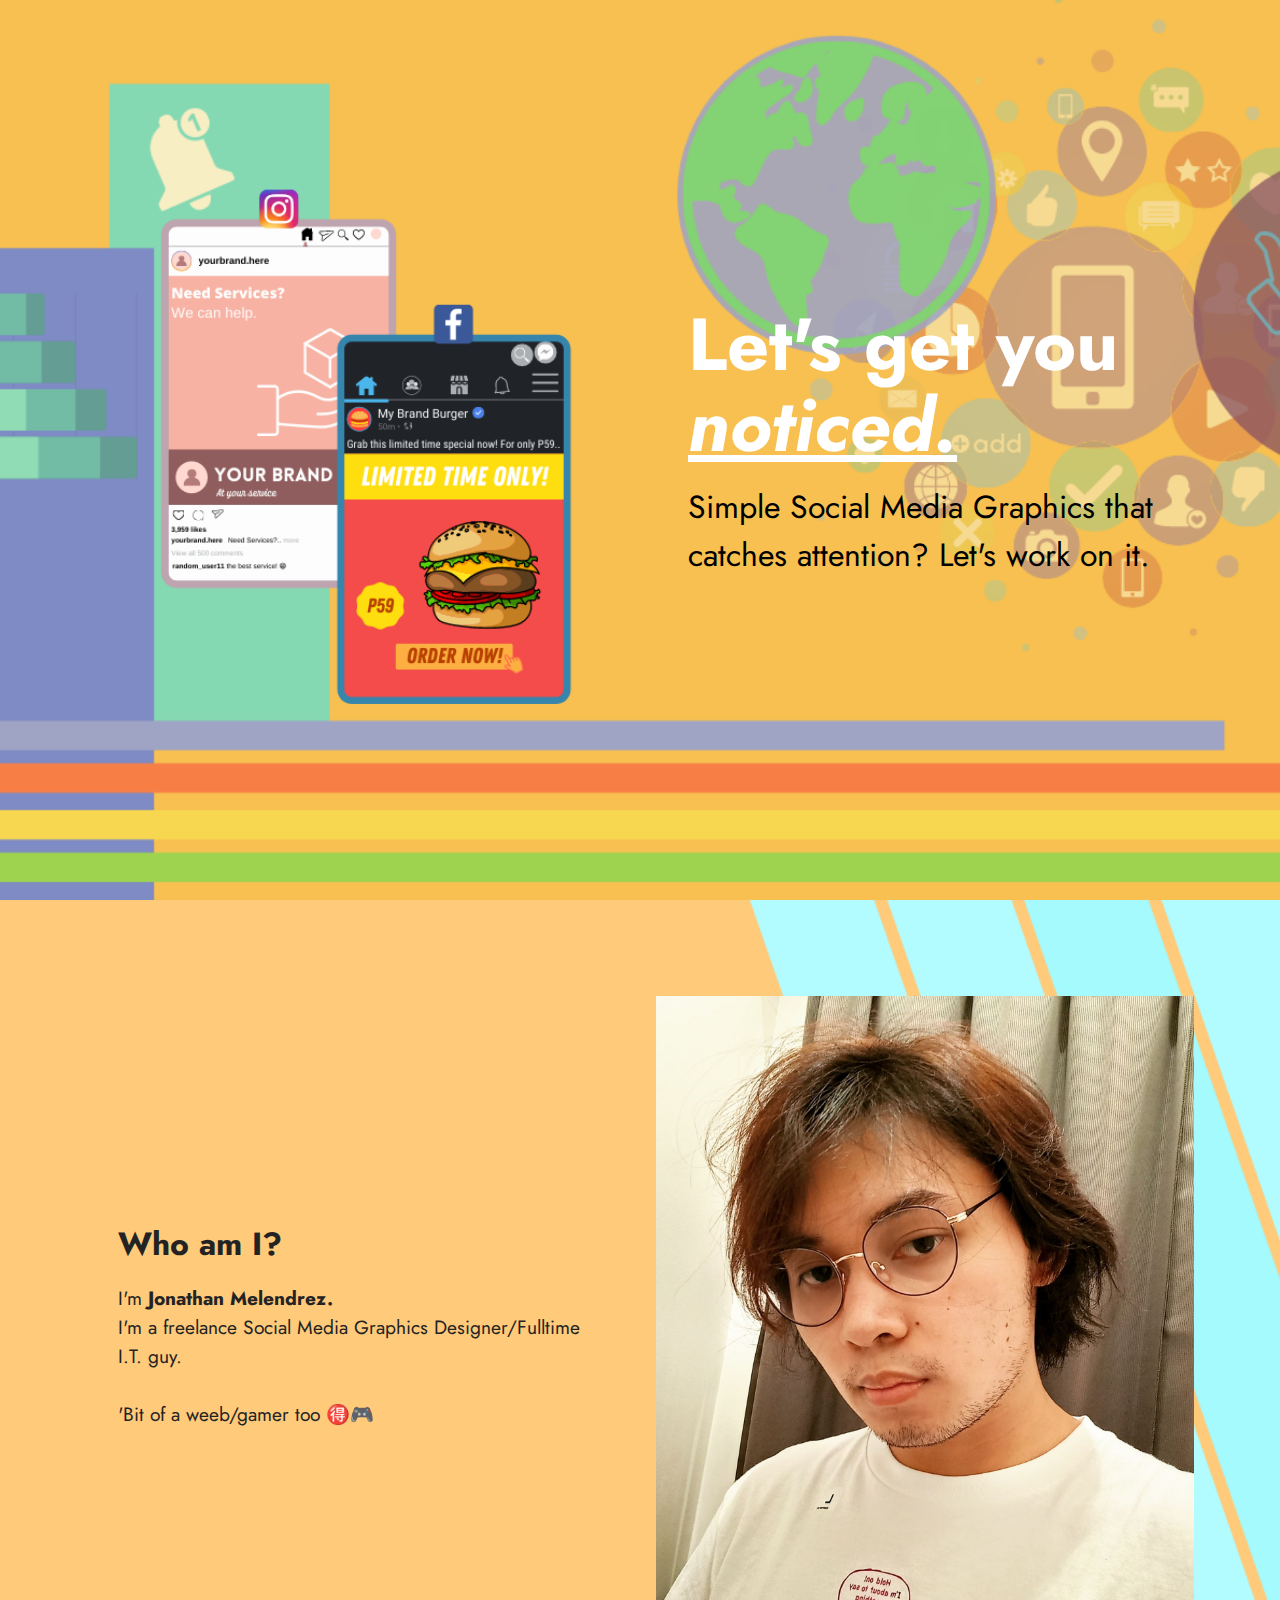
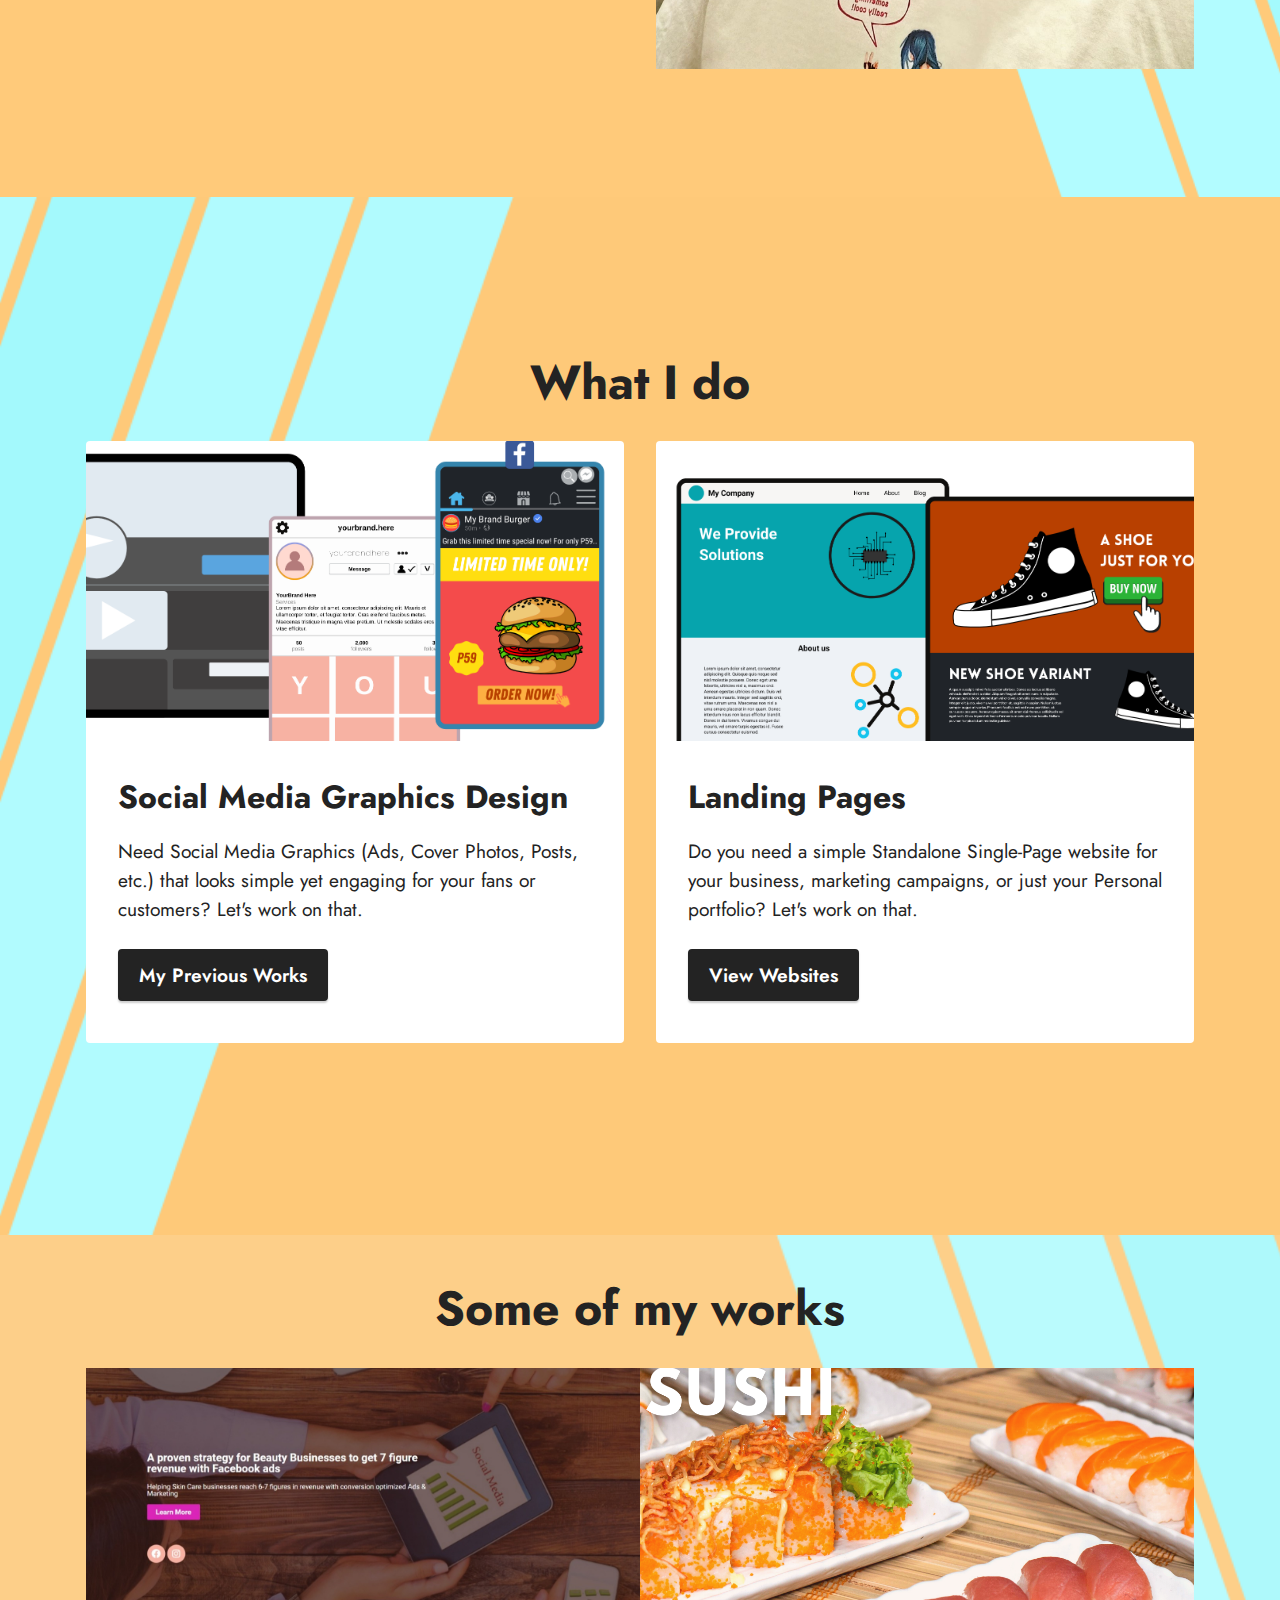
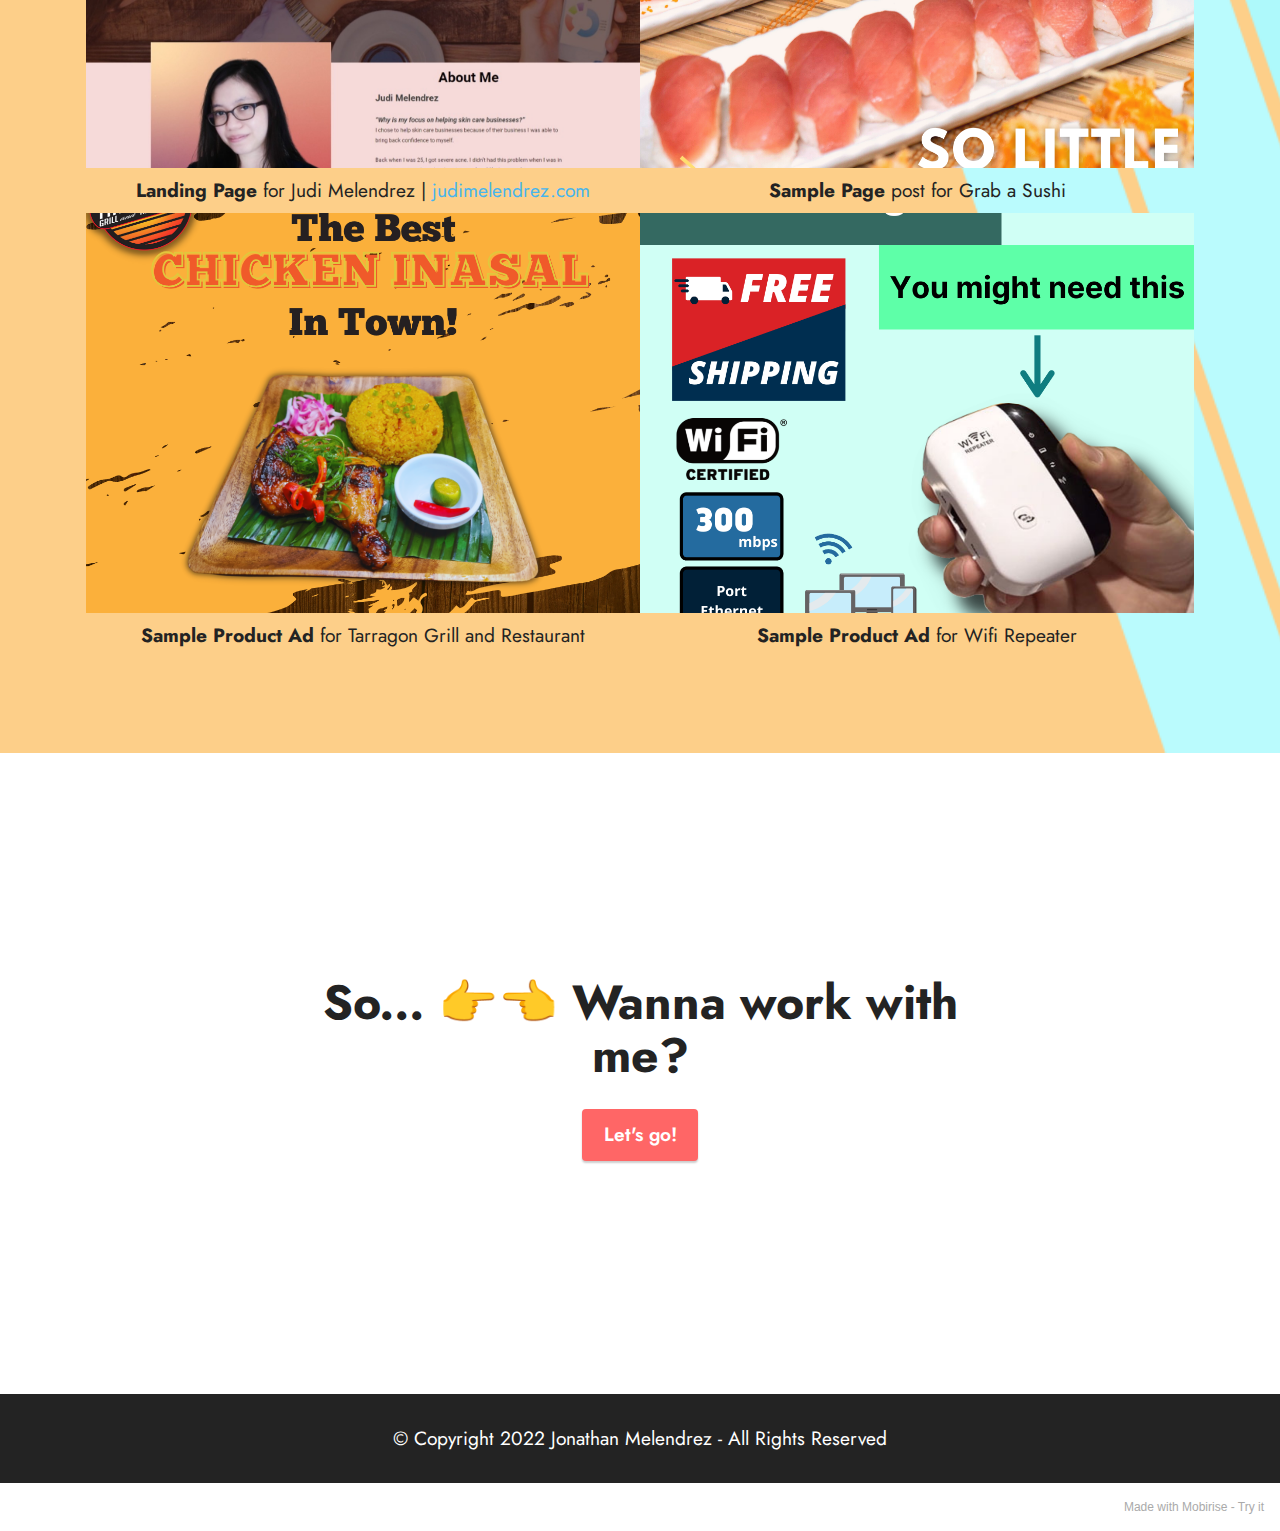
==== commit c7f1d860: "create github pages" ====
--- a/index.html
+++ b/index.html
@@ -35,7 +35,7 @@
 
     
 
-    <div class="mbr-overlay" style="opacity: 0.1; background-color: rgb(255, 255, 255);"></div>
+    <div class="mbr-overlay" style="opacity: 0.3; background-color: rgb(230, 198, 59);"></div>
 
     <div class="container">
         <div class="row justify-content-center">
@@ -100,7 +100,7 @@
                         
                         <p class="mbr-text mbr-fonts-style mt-3 display-7">Need Social Media Graphics (Ads, Cover Photos, Posts, etc.) that looks simple yet engaging for your fans or customers? Let's work on that.</p>
                     </div>
-                    
+                    <div class="mbr-section-btn item-footer mt-2"><a href="page1.html" class="btn item-btn btn-black display-7">My Previous Works</a></div>
                 </div>
             </div><div class="item features-image сol-12 col-md-6 col-lg-6">
                 <div class="item-wrapper">
@@ -112,7 +112,7 @@
                         
                         <p class="mbr-text mbr-fonts-style mt-3 display-7">Do you need a simple Standalone Single-Page website for your business, marketing campaigns, or just your Personal portfolio? Let's work on that.</p>
                     </div>
-                    
+                    <div class="mbr-section-btn item-footer mt-2"><a href="page2.html" class="btn item-btn btn-black display-7">View Websites</a></div>
                 </div>
             </div>
             
@@ -136,8 +136,8 @@
         <div class="row mbr-gallery mt-4">
             
             <div class="col-12 col-md-6 col-lg-6 item gallery-image active">
-                <div class="item-wrapper" data-toggle="modal" data-bs-toggle="modal" data-target="#taefXp7j19-modal" data-bs-target="#taefXp7j19-modal">
-                    <a href="https://www.judimelendrez.com" target="_blank"><img class="w-100" src="assets/images/web-capture-17-5-2022-193738-judimelendrez.com.jpeg" alt="" data-slide-to="0" data-bs-slide-to="0" data-target="#lb-taefXp7j19" data-bs-target="#lb-taefXp7j19"></a>
+                <div class="item-wrapper" data-toggle="modal" data-bs-toggle="modal" data-target="#tqKYXofske-modal" data-bs-target="#tqKYXofske-modal">
+                    <a href="https://www.judimelendrez.com" target="_blank"><img class="w-100" src="assets/images/web-capture-17-5-2022-193738-judimelendrez.com.jpeg" alt="" data-slide-to="0" data-bs-slide-to="0" data-target="#lb-tqKYXofske" data-bs-target="#lb-tqKYXofske"></a>
                     <div class="icon-wrapper">
                         <span class="mobi-mbri mobi-mbri-search mbr-iconfont mbr-iconfont-btn"></span>
                     </div>
@@ -145,16 +145,16 @@
                 <h6 class="mbr-item-subtitle mbr-fonts-style align-center mb-2 mt-2 display-7"><strong>Landing Page</strong> for Judi Melendrez | <a href="https://www.judimelendrez.com" class="text-info" target="_blank">judimelendrez.com</a></h6>
             </div>
             <div class="col-12 col-md-6 col-lg-6 item gallery-image">
-                <div class="item-wrapper" data-toggle="modal" data-bs-toggle="modal" data-target="#taefXp7j19-modal" data-bs-target="#taefXp7j19-modal">
-                    <img class="w-100" src="assets/images/sushi-ad-1.png" alt="" data-slide-to="1" data-bs-slide-to="1" data-target="#lb-taefXp7j19" data-bs-target="#lb-taefXp7j19">
+                <div class="item-wrapper" data-toggle="modal" data-bs-toggle="modal" data-target="#tqKYXofske-modal" data-bs-target="#tqKYXofske-modal">
+                    <img class="w-100" src="assets/images/sushi-ad-1.png" alt="" data-slide-to="1" data-bs-slide-to="1" data-target="#lb-tqKYXofske" data-bs-target="#lb-tqKYXofske">
                     <div class="icon-wrapper">
                         <span class="mobi-mbri mobi-mbri-search mbr-iconfont mbr-iconfont-btn"></span>
                     </div>
                 </div>
                 <h6 class="mbr-item-subtitle mbr-fonts-style align-center mb-2 mt-2 display-7"><strong>Sample Page</strong> post for Grab a Sushi</h6>
             </div><div class="col-12 col-md-6 col-lg-6 item gallery-image">
-                <div class="item-wrapper" data-toggle="modal" data-bs-toggle="modal" data-target="#taefXp7j19-modal" data-bs-target="#taefXp7j19-modal">
-                    <img class="w-100" src="assets/images/16.png" alt="" data-slide-to="2" data-bs-slide-to="2" data-target="#lb-taefXp7j19" data-bs-target="#lb-taefXp7j19">
+                <div class="item-wrapper" data-toggle="modal" data-bs-toggle="modal" data-target="#tqKYXofske-modal" data-bs-target="#tqKYXofske-modal">
+                    <img class="w-100" src="assets/images/16.png" alt="" data-slide-to="2" data-bs-slide-to="2" data-target="#lb-tqKYXofske" data-bs-target="#lb-tqKYXofske">
                     <div class="icon-wrapper">
                         <span class="mobi-mbri mobi-mbri-search mbr-iconfont mbr-iconfont-btn"></span>
                     </div>
@@ -162,8 +162,8 @@
                 <h6 class="mbr-item-subtitle mbr-fonts-style align-center mb-2 mt-2 display-7"><strong>Sample Product Ad </strong>for Tarragon Grill and Restaurant</h6>
             </div>
             <div class="col-12 col-md-6 col-lg-6 item gallery-image">
-                <div class="item-wrapper" data-toggle="modal" data-bs-toggle="modal" data-target="#taefXp7j19-modal" data-bs-target="#taefXp7j19-modal">
-                    <img class="w-100" src="assets/images/wifi-booster.png" alt="" data-slide-to="3" data-bs-slide-to="3" data-target="#lb-taefXp7j19" data-bs-target="#lb-taefXp7j19">
+                <div class="item-wrapper" data-toggle="modal" data-bs-toggle="modal" data-target="#tqKYXofske-modal" data-bs-target="#tqKYXofske-modal">
+                    <img class="w-100" src="assets/images/wifi-booster.png" alt="" data-slide-to="3" data-bs-slide-to="3" data-target="#lb-tqKYXofske" data-bs-target="#lb-tqKYXofske">
                     <div class="icon-wrapper">
                         <span class="mobi-mbri mobi-mbri-search mbr-iconfont mbr-iconfont-btn"></span>
                     </div>
@@ -172,11 +172,11 @@
             </div>
         </div>
 
-        <div class="modal mbr-slider" tabindex="-1" role="dialog" aria-hidden="true" id="taefXp7j19-modal">
+        <div class="modal mbr-slider" tabindex="-1" role="dialog" aria-hidden="true" id="tqKYXofske-modal">
             <div class="modal-dialog" role="document">
                 <div class="modal-content">
                     <div class="modal-body">
-                        <div class="carousel slide carousel-fade" id="lb-taefXp7j19" data-interval="5000" data-bs-interval="5000">
+                        <div class="carousel slide carousel-fade" id="lb-tqKYXofske" data-interval="5000" data-bs-interval="5000">
                             <div class="carousel-inner">
                                 
                                 <div class="carousel-item active">
@@ -192,18 +192,18 @@
                                 </div>
                             </div>
                             <ol class="carousel-indicators">
-                                <li data-slide-to="0" data-bs-slide-to="0" class="active" data-target="#lb-taefXp7j19" data-bs-target="#lb-taefXp7j19"></li>
-                                <li data-slide-to="1" data-bs-slide-to="1" data-target="#lb-taefXp7j19" data-bs-target="#lb-taefXp7j19"></li><li data-slide-to="2" data-bs-slide-to="2" data-target="#lb-taefXp7j19" data-bs-target="#lb-taefXp7j19"></li>
-                                <li data-slide-to="3" data-bs-slide-to="3" data-target="#lb-taefXp7j19" data-bs-target="#lb-taefXp7j19"></li>
+                                <li data-slide-to="0" data-bs-slide-to="0" class="active" data-target="#lb-tqKYXofske" data-bs-target="#lb-tqKYXofske"></li>
+                                <li data-slide-to="1" data-bs-slide-to="1" data-target="#lb-tqKYXofske" data-bs-target="#lb-tqKYXofske"></li><li data-slide-to="2" data-bs-slide-to="2" data-target="#lb-tqKYXofske" data-bs-target="#lb-tqKYXofske"></li>
+                                <li data-slide-to="3" data-bs-slide-to="3" data-target="#lb-tqKYXofske" data-bs-target="#lb-tqKYXofske"></li>
                                 
                             </ol>
                             <a role="button" href="" class="close" data-dismiss="modal" data-bs-dismiss="modal" aria-label="Close">
                             </a>
-                            <a class="carousel-control-prev carousel-control" role="button" data-slide="prev" data-bs-slide="prev" href="#lb-taefXp7j19">
+                            <a class="carousel-control-prev carousel-control" role="button" data-slide="prev" data-bs-slide="prev" href="#lb-tqKYXofske">
                                 <span class="mobi-mbri mobi-mbri-arrow-prev" aria-hidden="true"></span>
                                 <span class="sr-only visually-hidden">Previous</span>
                             </a>
-                            <a class="carousel-control-next carousel-control" role="button" data-slide="next" data-bs-slide="next" href="#lb-taefXp7j19">
+                            <a class="carousel-control-next carousel-control" role="button" data-slide="next" data-bs-slide="next" href="#lb-tqKYXofske">
                                 <span class="mobi-mbri mobi-mbri-arrow-next" aria-hidden="true"></span>
                                 <span class="sr-only visually-hidden">Next</span>
                             </a>
@@ -228,7 +228,7 @@
                     <div class="card-box align-center">
                         <h1 class="card-title mbr-fonts-style mb-3 display-2"><strong>So... 👉👈 Wanna work with me?</strong></h1>
                         
-                        <div class="mbr-section-btn mt-3"><a class="btn btn-secondary display-7" href="https://forms.gle/jQiPgHw845oc3c2x8" target="_blank">Let's go!</a></div>
+                        <div class="mbr-section-btn mt-3"><a class="btn btn-secondary display-7" href="https://forms.gle/UNt2Gd5cRKVp6cn17" target="_blank">Let's go!</a></div>
                     </div>
                 </div>
             </div>
@@ -251,7 +251,7 @@
             </div>
         </div>
     </div>
-</section><section style="background-color: #fff; font-family: -apple-system, BlinkMacSystemFont, 'Segoe UI', 'Roboto', 'Helvetica Neue', Arial, sans-serif; color:#aaa; font-size:12px; padding: 0; align-items: center; display: flex;"><a href="https://mobirise.site/k" style="flex: 1 1; height: 3rem; padding-left: 1rem;"></a><p style="flex: 0 0 auto; margin:0; padding-right:1rem;">Set up a website - <a href="https://mobirise.site/w" style="color:#aaa;">Click now</a></p></section><script src="assets/bootstrap/js/bootstrap.bundle.min.js"></script>  <script src="assets/parallax/jarallax.js"></script>  <script src="assets/smoothscroll/smooth-scroll.js"></script>  <script src="assets/ytplayer/index.js"></script>  <script src="assets/theme/js/script.js"></script>  
+</section><section style="background-color: #fff; font-family: -apple-system, BlinkMacSystemFont, 'Segoe UI', 'Roboto', 'Helvetica Neue', Arial, sans-serif; color:#aaa; font-size:12px; padding: 0; align-items: center; display: flex;"><a href="https://mobirise.site/t" style="flex: 1 1; height: 3rem; padding-left: 1rem;"></a><p style="flex: 0 0 auto; margin:0; padding-right:1rem;">Made with Mobirise - <a href="https://mobirise.site/k" style="color:#aaa;">Try it</a></p></section><script src="assets/bootstrap/js/bootstrap.bundle.min.js"></script>  <script src="assets/parallax/jarallax.js"></script>  <script src="assets/smoothscroll/smooth-scroll.js"></script>  <script src="assets/ytplayer/index.js"></script>  <script src="assets/theme/js/script.js"></script>  
   
   
 </body>
--- a/assets/mobirise/css/mbr-additional.css
+++ b/assets/mobirise/css/mbr-additional.css
@@ -765,12 +765,18 @@
 }
 @media (min-width: 992px) {
   .cid-sUZesqm7F3 .item-wrapper .item-content {
-    padding: 2rem;
+    padding: 2rem 2rem 0;
+  }
+  .cid-sUZesqm7F3 .item-wrapper .item-footer {
+    padding: 0 2rem 2rem;
   }
 }
 @media (max-width: 991px) {
   .cid-sUZesqm7F3 .item-wrapper .item-content {
-    padding: 1rem;
+    padding: 1rem 1rem 0;
+  }
+  .cid-sUZesqm7F3 .item-wrapper .item-footer {
+    padding: 0 1rem 1rem;
   }
 }
 .cid-sUZesqm7F3 .mbr-section-btn {
@@ -1081,24 +1087,23 @@
   background-color: #232323;
   overflow: hidden;
 }
-.cid-sUZgei6c5i {
-  padding-top: 30px;
-  padding-bottom: 30px;
-  background-color: #232323;
-  overflow: hidden;
-}
-.cid-taefMiZAUU {
+.cid-tqKQJgHTef {
   padding-top: 6rem;
   padding-bottom: 6rem;
-  background-color: #ffffff;
-}
-.cid-taefMiZAUU .item {
+  background-color: #ffe885;
+}
+.cid-tqKQJgHTef .item {
   padding-bottom: 2rem;
 }
-.cid-taefMiZAUU .item-wrapper {
+.cid-tqKQJgHTef .item-wrapper {
+  height: 100%;
   position: relative;
 }
-.cid-taefMiZAUU .item-wrapper .icon-wrapper {
+.cid-tqKQJgHTef .item-wrapper img {
+  height: 100%;
+  object-fit: cover;
+}
+.cid-tqKQJgHTef .item-wrapper .icon-wrapper {
   pointer-events: none;
   position: absolute;
   width: 60px;
@@ -1117,26 +1122,26 @@
   background-color: #1b1b1b;
   transition: 0.2s;
 }
-.cid-taefMiZAUU .item-wrapper:hover .icon-wrapper {
+.cid-tqKQJgHTef .item-wrapper:hover .icon-wrapper {
   opacity: 0.7;
 }
-.cid-taefMiZAUU .carousel-control,
-.cid-taefMiZAUU .close {
+.cid-tqKQJgHTef .carousel-control,
+.cid-tqKQJgHTef .close {
   background: #1b1b1b;
 }
-.cid-taefMiZAUU .carousel-control-prev {
+.cid-tqKQJgHTef .carousel-control-prev {
   margin-left: 2.5rem;
 }
-.cid-taefMiZAUU .carousel-control-prev span {
+.cid-tqKQJgHTef .carousel-control-prev span {
   margin-right: 5px;
 }
-.cid-taefMiZAUU .carousel-control-next {
+.cid-tqKQJgHTef .carousel-control-next {
   margin-right: 2.5rem;
 }
-.cid-taefMiZAUU .carousel-control-next span {
+.cid-tqKQJgHTef .carousel-control-next span {
   margin-left: 5px;
 }
-.cid-taefMiZAUU .close {
+.cid-tqKQJgHTef .close {
   position: fixed;
   opacity: 0.5;
   font-size: 22px;
@@ -1156,15 +1161,15 @@
   justify-content: center;
   display: flex;
 }
-.cid-taefMiZAUU .close::before {
+.cid-tqKQJgHTef .close::before {
   content: '\e91a';
 }
-.cid-taefMiZAUU .close:hover {
+.cid-tqKQJgHTef .close:hover {
   opacity: 1;
   background: #000;
   color: #fff;
 }
-.cid-taefMiZAUU .carousel-control {
+.cid-tqKQJgHTef .carousel-control {
   display: flex;
   top: 50%;
   width: 60px;
@@ -1176,26 +1181,26 @@
   border-radius: 50%;
   transition: all 0.3s;
 }
-.cid-taefMiZAUU .carousel-control.carousel-control-prev {
+.cid-tqKQJgHTef .carousel-control.carousel-control-prev {
   left: 0;
   margin-left: 2.5rem;
 }
-.cid-taefMiZAUU .carousel-control.carousel-control-next {
+.cid-tqKQJgHTef .carousel-control.carousel-control-next {
   right: 0;
   margin-right: 2.5rem;
 }
 @media (max-width: 767px) {
-  .cid-taefMiZAUU .carousel-control {
+  .cid-tqKQJgHTef .carousel-control {
     top: auto;
     bottom: 1rem;
   }
 }
-.cid-taefMiZAUU .carousel-indicators {
+.cid-tqKQJgHTef .carousel-indicators {
   position: absolute;
   bottom: 0;
   margin-bottom: 3px;
 }
-.cid-taefMiZAUU .carousel-indicators li {
+.cid-tqKQJgHTef .carousel-indicators li {
   max-width: 15px;
   height: 15px;
   width: 15px;
@@ -1207,15 +1212,15 @@
   opacity: 0.5;
   transition: all 0.3s;
 }
-.cid-taefMiZAUU .carousel-indicators li.active,
-.cid-taefMiZAUU .carousel-indicators li:hover {
+.cid-tqKQJgHTef .carousel-indicators li.active,
+.cid-tqKQJgHTef .carousel-indicators li:hover {
   opacity: 0.9;
 }
-.cid-taefMiZAUU .carousel-indicators li::after,
-.cid-taefMiZAUU .carousel-indicators li::before {
+.cid-tqKQJgHTef .carousel-indicators li::after,
+.cid-tqKQJgHTef .carousel-indicators li::before {
   content: none;
 }
-.cid-taefMiZAUU .carousel-indicators.ie-fix {
+.cid-tqKQJgHTef .carousel-indicators.ie-fix {
   left: 50%;
   display: block;
   width: 60%;
@@ -1223,60 +1228,60 @@
   text-align: center;
 }
 @media (max-width: 768px) {
-  .cid-taefMiZAUU .carousel-indicators {
+  .cid-tqKQJgHTef .carousel-indicators {
     display: none !important;
   }
 }
 @media (max-width: 991px) {
-  .cid-taefMiZAUU .carousel-indicators {
+  .cid-tqKQJgHTef .carousel-indicators {
     margin-bottom: 3.625rem !important;
     padding-left: 2.5rem;
     padding-right: 2.5rem;
   }
 }
 @media (max-width: 767px) {
-  .cid-taefMiZAUU .carousel-indicators {
+  .cid-tqKQJgHTef .carousel-indicators {
     display: none;
   }
 }
-.cid-taefMiZAUU .carousel-inner {
+.cid-tqKQJgHTef .carousel-inner {
   display: flex;
   align-items: center;
 }
-.cid-taefMiZAUU .carousel-inner > .active {
+.cid-tqKQJgHTef .carousel-inner > .active {
   display: block;
 }
-.cid-taefMiZAUU .carousel-control.left {
+.cid-tqKQJgHTef .carousel-control.left {
   left: 0;
   margin-left: 2.5rem;
 }
-.cid-taefMiZAUU .carousel-control.right {
+.cid-tqKQJgHTef .carousel-control.right {
   right: 0;
   margin-right: 2.5rem;
 }
-.cid-taefMiZAUU .carousel-control:hover {
+.cid-tqKQJgHTef .carousel-control:hover {
   background: #1b1b1b;
   color: #fff;
   opacity: 1;
 }
 @media (max-width: 768px) {
-  .cid-taefMiZAUU .carousel-control,
-  .cid-taefMiZAUU .carousel-indicators,
-  .cid-taefMiZAUU .modal .close {
+  .cid-tqKQJgHTef .carousel-control,
+  .cid-tqKQJgHTef .carousel-indicators,
+  .cid-tqKQJgHTef .modal .close {
     position: fixed;
   }
 }
 @media (max-width: 767px) {
-  .cid-taefMiZAUU .mbr-slider .carousel-control {
+  .cid-tqKQJgHTef .mbr-slider .carousel-control {
     top: auto;
     bottom: 20px;
   }
-  .cid-taefMiZAUU .mbr-slider > .container .carousel-control {
+  .cid-tqKQJgHTef .mbr-slider > .container .carousel-control {
     margin-bottom: 0;
   }
 }
-.cid-taefMiZAUU .carousel-indicators .active,
-.cid-taefMiZAUU .carousel-indicators li {
+.cid-tqKQJgHTef .carousel-indicators .active,
+.cid-tqKQJgHTef .carousel-indicators li {
   width: 7px;
   height: 7px;
   margin: 3px;
@@ -1284,57 +1289,199 @@
   opacity: 0.5;
   border: 4px solid #000000;
 }
-.cid-taefMiZAUU .carousel-indicators .active {
+.cid-tqKQJgHTef .carousel-indicators .active {
   background: #fff;
 }
-.cid-taefMiZAUU .carousel-indicators li {
+.cid-tqKQJgHTef .carousel-indicators li {
   max-width: 15px;
   max-height: 15px;
   border-radius: 50%;
 }
-.cid-taefMiZAUU .modal {
+.cid-tqKQJgHTef .modal {
   padding-left: 0 !important;
   position: fixed;
   overflow: hidden;
   padding-right: 0 !important;
 }
-.cid-taefMiZAUU .modal-dialog {
+.cid-tqKQJgHTef .modal-dialog {
   margin: 0 auto;
   max-width: 100%;
   padding-left: 1rem;
   padding-right: 1rem;
 }
-.cid-taefMiZAUU .modal-content {
+.cid-tqKQJgHTef .modal-content {
   border-radius: 0;
   border: none;
   background: transparent;
 }
-.cid-taefMiZAUU .modal-body {
+.cid-tqKQJgHTef .modal-body {
   padding: 0;
   display: flex;
   align-items: center;
 }
-.cid-taefMiZAUU .modal-body img {
+.cid-tqKQJgHTef .modal-body img {
   width: 100%;
   object-fit: contain;
   max-height: calc(100vh - 1.75rem);
 }
-.cid-taefMiZAUU .carousel {
+.cid-tqKQJgHTef .carousel {
   width: 100%;
 }
-.cid-taefMiZAUU .modal-backdrop.in {
+.cid-tqKQJgHTef .modal-backdrop.in {
   opacity: 0.8;
 }
-.cid-taefMiZAUU .modal.fade .modal-dialog {
+.cid-tqKQJgHTef .modal.fade .modal-dialog {
   transition: margin-top 0.3s ease-out;
 }
-.cid-taefMiZAUU .modal.fade .modal-dialog,
-.cid-taefMiZAUU .modal.in .modal-dialog {
+.cid-tqKQJgHTef .modal.fade .modal-dialog,
+.cid-tqKQJgHTef .modal.in .modal-dialog {
   transform: none;
 }
-.cid-taefMiZAUU .mbr-gallery .item-wrapper {
+.cid-tqKQJgHTef .mbr-gallery .item-wrapper {
   cursor: pointer;
 }
-.cid-taefMiZAUU H6 {
+.cid-tqKQJgHTef H6 {
   text-align: center;
 }
+.cid-sUZgei6c5i {
+  padding-top: 30px;
+  padding-bottom: 30px;
+  background-color: #232323;
+  overflow: hidden;
+}
+.cid-tqKXDu6udx {
+  padding-top: 2rem;
+  padding-bottom: 0rem;
+  background-color: #e6c63b;
+}
+.cid-tqKShJlLEk {
+  padding-top: 5rem;
+  padding-bottom: 5rem;
+  background-color: #e6c63b;
+}
+@media (min-width: 992px) {
+  .cid-tqKShJlLEk .carousel {
+    min-height: 800px;
+  }
+  .cid-tqKShJlLEk .carousel img {
+    max-height: 800px;
+    object-fit: contain;
+  }
+}
+@media (max-width: 991px) and (min-width: 768px) {
+  .cid-tqKShJlLEk .carousel {
+    min-height: 520px;
+  }
+  .cid-tqKShJlLEk .carousel img {
+    max-height: 520px;
+    object-fit: contain;
+  }
+}
+@media (max-width: 767px) {
+  .cid-tqKShJlLEk .carousel {
+    min-height: 440px;
+  }
+  .cid-tqKShJlLEk .carousel img {
+    max-height: 440px;
+    object-fit: contain;
+  }
+  .cid-tqKShJlLEk .container .carousel-control {
+    margin-bottom: 0;
+  }
+  .cid-tqKShJlLEk .content-slider-wrap {
+    width: 100% !important;
+  }
+}
+.cid-tqKShJlLEk .carousel,
+.cid-tqKShJlLEk .carousel-inner {
+  display: flex;
+  align-items: center;
+}
+.cid-tqKShJlLEk .item-wrapper {
+  width: 100%;
+}
+.cid-tqKShJlLEk .carousel-caption {
+  bottom: 40px;
+}
+.cid-tqKShJlLEk .carousel-control:hover {
+  background: #1b1b1b;
+  color: #fff;
+  opacity: 1;
+}
+.cid-tqKShJlLEk .mobi-mbri-arrow-next {
+  margin-left: 5px;
+}
+.cid-tqKShJlLEk .mobi-mbri-arrow-prev {
+  margin-right: 5px;
+}
+.cid-tqKShJlLEk .container .carousel-indicators {
+  margin-bottom: 3px;
+}
+.cid-tqKShJlLEk .carousel-control {
+  top: 50%;
+  width: 60px;
+  height: 60px;
+  margin-top: -1.5rem;
+  font-size: 22px;
+  background-color: rgba(0, 0, 0, 0.5);
+  border: 2px solid #fff;
+  border-radius: 50%;
+  transition: all 0.3s;
+}
+.cid-tqKShJlLEk .carousel-control.carousel-control-prev {
+  left: 0;
+  margin-left: 2.5rem;
+}
+.cid-tqKShJlLEk .carousel-control.carousel-control-next {
+  right: 0;
+  margin-right: 2.5rem;
+}
+@media (max-width: 767px) {
+  .cid-tqKShJlLEk .carousel-control {
+    top: auto;
+    bottom: 1rem;
+  }
+}
+.cid-tqKShJlLEk .carousel-indicators {
+  position: absolute;
+  bottom: 0;
+  margin-bottom: 1.5rem !important;
+}
+.cid-tqKShJlLEk .carousel-indicators li {
+  max-width: 15px;
+  height: 15px;
+  width: 15px;
+  max-height: 15px;
+  margin: 3px;
+  background-color: rgba(0, 0, 0, 0.5);
+  border: 2px solid #fff;
+  border-radius: 50%;
+  opacity: 0.5;
+  transition: all 0.3s;
+}
+.cid-tqKShJlLEk .carousel-indicators li.active,
+.cid-tqKShJlLEk .carousel-indicators li:hover {
+  opacity: 0.9;
+}
+.cid-tqKShJlLEk .carousel-indicators li::after,
+.cid-tqKShJlLEk .carousel-indicators li::before {
+  content: none;
+}
+.cid-tqKShJlLEk .carousel-indicators.ie-fix {
+  left: 50%;
+  display: block;
+  width: 60%;
+  margin-left: -30%;
+  text-align: center;
+}
+@media (max-width: 768px) {
+  .cid-tqKShJlLEk .carousel-indicators {
+    display: none !important;
+  }
+}
+.cid-sUZgei6c5i {
+  padding-top: 30px;
+  padding-bottom: 30px;
+  background-color: #232323;
+  overflow: hidden;
+}
--- a/assets/mobirise/css/mbr-additional.css
+++ b/assets/mobirise/css/mbr-additional.css
@@ -765,12 +765,18 @@
 }
 @media (min-width: 992px) {
   .cid-sUZesqm7F3 .item-wrapper .item-content {
-    padding: 2rem;
+    padding: 2rem 2rem 0;
+  }
+  .cid-sUZesqm7F3 .item-wrapper .item-footer {
+    padding: 0 2rem 2rem;
   }
 }
 @media (max-width: 991px) {
   .cid-sUZesqm7F3 .item-wrapper .item-content {
-    padding: 1rem;
+    padding: 1rem 1rem 0;
+  }
+  .cid-sUZesqm7F3 .item-wrapper .item-footer {
+    padding: 0 1rem 1rem;
   }
 }
 .cid-sUZesqm7F3 .mbr-section-btn {
@@ -1081,24 +1087,23 @@
   background-color: #232323;
   overflow: hidden;
 }
-.cid-sUZgei6c5i {
-  padding-top: 30px;
-  padding-bottom: 30px;
-  background-color: #232323;
-  overflow: hidden;
-}
-.cid-taefMiZAUU {
+.cid-tqKQJgHTef {
   padding-top: 6rem;
   padding-bottom: 6rem;
-  background-color: #ffffff;
-}
-.cid-taefMiZAUU .item {
+  background-color: #ffe885;
+}
+.cid-tqKQJgHTef .item {
   padding-bottom: 2rem;
 }
-.cid-taefMiZAUU .item-wrapper {
+.cid-tqKQJgHTef .item-wrapper {
+  height: 100%;
   position: relative;
 }
-.cid-taefMiZAUU .item-wrapper .icon-wrapper {
+.cid-tqKQJgHTef .item-wrapper img {
+  height: 100%;
+  object-fit: cover;
+}
+.cid-tqKQJgHTef .item-wrapper .icon-wrapper {
   pointer-events: none;
   position: absolute;
   width: 60px;
@@ -1117,26 +1122,26 @@
   background-color: #1b1b1b;
   transition: 0.2s;
 }
-.cid-taefMiZAUU .item-wrapper:hover .icon-wrapper {
+.cid-tqKQJgHTef .item-wrapper:hover .icon-wrapper {
   opacity: 0.7;
 }
-.cid-taefMiZAUU .carousel-control,
-.cid-taefMiZAUU .close {
+.cid-tqKQJgHTef .carousel-control,
+.cid-tqKQJgHTef .close {
   background: #1b1b1b;
 }
-.cid-taefMiZAUU .carousel-control-prev {
+.cid-tqKQJgHTef .carousel-control-prev {
   margin-left: 2.5rem;
 }
-.cid-taefMiZAUU .carousel-control-prev span {
+.cid-tqKQJgHTef .carousel-control-prev span {
   margin-right: 5px;
 }
-.cid-taefMiZAUU .carousel-control-next {
+.cid-tqKQJgHTef .carousel-control-next {
   margin-right: 2.5rem;
 }
-.cid-taefMiZAUU .carousel-control-next span {
+.cid-tqKQJgHTef .carousel-control-next span {
   margin-left: 5px;
 }
-.cid-taefMiZAUU .close {
+.cid-tqKQJgHTef .close {
   position: fixed;
   opacity: 0.5;
   font-size: 22px;
@@ -1156,15 +1161,15 @@
   justify-content: center;
   display: flex;
 }
-.cid-taefMiZAUU .close::before {
+.cid-tqKQJgHTef .close::before {
   content: '\e91a';
 }
-.cid-taefMiZAUU .close:hover {
+.cid-tqKQJgHTef .close:hover {
   opacity: 1;
   background: #000;
   color: #fff;
 }
-.cid-taefMiZAUU .carousel-control {
+.cid-tqKQJgHTef .carousel-control {
   display: flex;
   top: 50%;
   width: 60px;
@@ -1176,26 +1181,26 @@
   border-radius: 50%;
   transition: all 0.3s;
 }
-.cid-taefMiZAUU .carousel-control.carousel-control-prev {
+.cid-tqKQJgHTef .carousel-control.carousel-control-prev {
   left: 0;
   margin-left: 2.5rem;
 }
-.cid-taefMiZAUU .carousel-control.carousel-control-next {
+.cid-tqKQJgHTef .carousel-control.carousel-control-next {
   right: 0;
   margin-right: 2.5rem;
 }
 @media (max-width: 767px) {
-  .cid-taefMiZAUU .carousel-control {
+  .cid-tqKQJgHTef .carousel-control {
     top: auto;
     bottom: 1rem;
   }
 }
-.cid-taefMiZAUU .carousel-indicators {
+.cid-tqKQJgHTef .carousel-indicators {
   position: absolute;
   bottom: 0;
   margin-bottom: 3px;
 }
-.cid-taefMiZAUU .carousel-indicators li {
+.cid-tqKQJgHTef .carousel-indicators li {
   max-width: 15px;
   height: 15px;
   width: 15px;
@@ -1207,15 +1212,15 @@
   opacity: 0.5;
   transition: all 0.3s;
 }
-.cid-taefMiZAUU .carousel-indicators li.active,
-.cid-taefMiZAUU .carousel-indicators li:hover {
+.cid-tqKQJgHTef .carousel-indicators li.active,
+.cid-tqKQJgHTef .carousel-indicators li:hover {
   opacity: 0.9;
 }
-.cid-taefMiZAUU .carousel-indicators li::after,
-.cid-taefMiZAUU .carousel-indicators li::before {
+.cid-tqKQJgHTef .carousel-indicators li::after,
+.cid-tqKQJgHTef .carousel-indicators li::before {
   content: none;
 }
-.cid-taefMiZAUU .carousel-indicators.ie-fix {
+.cid-tqKQJgHTef .carousel-indicators.ie-fix {
   left: 50%;
   display: block;
   width: 60%;
@@ -1223,60 +1228,60 @@
   text-align: center;
 }
 @media (max-width: 768px) {
-  .cid-taefMiZAUU .carousel-indicators {
+  .cid-tqKQJgHTef .carousel-indicators {
     display: none !important;
   }
 }
 @media (max-width: 991px) {
-  .cid-taefMiZAUU .carousel-indicators {
+  .cid-tqKQJgHTef .carousel-indicators {
     margin-bottom: 3.625rem !important;
     padding-left: 2.5rem;
     padding-right: 2.5rem;
   }
 }
 @media (max-width: 767px) {
-  .cid-taefMiZAUU .carousel-indicators {
+  .cid-tqKQJgHTef .carousel-indicators {
     display: none;
   }
 }
-.cid-taefMiZAUU .carousel-inner {
+.cid-tqKQJgHTef .carousel-inner {
   display: flex;
   align-items: center;
 }
-.cid-taefMiZAUU .carousel-inner > .active {
+.cid-tqKQJgHTef .carousel-inner > .active {
   display: block;
 }
-.cid-taefMiZAUU .carousel-control.left {
+.cid-tqKQJgHTef .carousel-control.left {
   left: 0;
   margin-left: 2.5rem;
 }
-.cid-taefMiZAUU .carousel-control.right {
+.cid-tqKQJgHTef .carousel-control.right {
   right: 0;
   margin-right: 2.5rem;
 }
-.cid-taefMiZAUU .carousel-control:hover {
+.cid-tqKQJgHTef .carousel-control:hover {
   background: #1b1b1b;
   color: #fff;
   opacity: 1;
 }
 @media (max-width: 768px) {
-  .cid-taefMiZAUU .carousel-control,
-  .cid-taefMiZAUU .carousel-indicators,
-  .cid-taefMiZAUU .modal .close {
+  .cid-tqKQJgHTef .carousel-control,
+  .cid-tqKQJgHTef .carousel-indicators,
+  .cid-tqKQJgHTef .modal .close {
     position: fixed;
   }
 }
 @media (max-width: 767px) {
-  .cid-taefMiZAUU .mbr-slider .carousel-control {
+  .cid-tqKQJgHTef .mbr-slider .carousel-control {
     top: auto;
     bottom: 20px;
   }
-  .cid-taefMiZAUU .mbr-slider > .container .carousel-control {
+  .cid-tqKQJgHTef .mbr-slider > .container .carousel-control {
     margin-bottom: 0;
   }
 }
-.cid-taefMiZAUU .carousel-indicators .active,
-.cid-taefMiZAUU .carousel-indicators li {
+.cid-tqKQJgHTef .carousel-indicators .active,
+.cid-tqKQJgHTef .carousel-indicators li {
   width: 7px;
   height: 7px;
   margin: 3px;
@@ -1284,57 +1289,199 @@
   opacity: 0.5;
   border: 4px solid #000000;
 }
-.cid-taefMiZAUU .carousel-indicators .active {
+.cid-tqKQJgHTef .carousel-indicators .active {
   background: #fff;
 }
-.cid-taefMiZAUU .carousel-indicators li {
+.cid-tqKQJgHTef .carousel-indicators li {
   max-width: 15px;
   max-height: 15px;
   border-radius: 50%;
 }
-.cid-taefMiZAUU .modal {
+.cid-tqKQJgHTef .modal {
   padding-left: 0 !important;
   position: fixed;
   overflow: hidden;
   padding-right: 0 !important;
 }
-.cid-taefMiZAUU .modal-dialog {
+.cid-tqKQJgHTef .modal-dialog {
   margin: 0 auto;
   max-width: 100%;
   padding-left: 1rem;
   padding-right: 1rem;
 }
-.cid-taefMiZAUU .modal-content {
+.cid-tqKQJgHTef .modal-content {
   border-radius: 0;
   border: none;
   background: transparent;
 }
-.cid-taefMiZAUU .modal-body {
+.cid-tqKQJgHTef .modal-body {
   padding: 0;
   display: flex;
   align-items: center;
 }
-.cid-taefMiZAUU .modal-body img {
+.cid-tqKQJgHTef .modal-body img {
   width: 100%;
   object-fit: contain;
   max-height: calc(100vh - 1.75rem);
 }
-.cid-taefMiZAUU .carousel {
+.cid-tqKQJgHTef .carousel {
   width: 100%;
 }
-.cid-taefMiZAUU .modal-backdrop.in {
+.cid-tqKQJgHTef .modal-backdrop.in {
   opacity: 0.8;
 }
-.cid-taefMiZAUU .modal.fade .modal-dialog {
+.cid-tqKQJgHTef .modal.fade .modal-dialog {
   transition: margin-top 0.3s ease-out;
 }
-.cid-taefMiZAUU .modal.fade .modal-dialog,
-.cid-taefMiZAUU .modal.in .modal-dialog {
+.cid-tqKQJgHTef .modal.fade .modal-dialog,
+.cid-tqKQJgHTef .modal.in .modal-dialog {
   transform: none;
 }
-.cid-taefMiZAUU .mbr-gallery .item-wrapper {
+.cid-tqKQJgHTef .mbr-gallery .item-wrapper {
   cursor: pointer;
 }
-.cid-taefMiZAUU H6 {
+.cid-tqKQJgHTef H6 {
   text-align: center;
 }
+.cid-sUZgei6c5i {
+  padding-top: 30px;
+  padding-bottom: 30px;
+  background-color: #232323;
+  overflow: hidden;
+}
+.cid-tqKXDu6udx {
+  padding-top: 2rem;
+  padding-bottom: 0rem;
+  background-color: #e6c63b;
+}
+.cid-tqKShJlLEk {
+  padding-top: 5rem;
+  padding-bottom: 5rem;
+  background-color: #e6c63b;
+}
+@media (min-width: 992px) {
+  .cid-tqKShJlLEk .carousel {
+    min-height: 800px;
+  }
+  .cid-tqKShJlLEk .carousel img {
+    max-height: 800px;
+    object-fit: contain;
+  }
+}
+@media (max-width: 991px) and (min-width: 768px) {
+  .cid-tqKShJlLEk .carousel {
+    min-height: 520px;
+  }
+  .cid-tqKShJlLEk .carousel img {
+    max-height: 520px;
+    object-fit: contain;
+  }
+}
+@media (max-width: 767px) {
+  .cid-tqKShJlLEk .carousel {
+    min-height: 440px;
+  }
+  .cid-tqKShJlLEk .carousel img {
+    max-height: 440px;
+    object-fit: contain;
+  }
+  .cid-tqKShJlLEk .container .carousel-control {
+    margin-bottom: 0;
+  }
+  .cid-tqKShJlLEk .content-slider-wrap {
+    width: 100% !important;
+  }
+}
+.cid-tqKShJlLEk .carousel,
+.cid-tqKShJlLEk .carousel-inner {
+  display: flex;
+  align-items: center;
+}
+.cid-tqKShJlLEk .item-wrapper {
+  width: 100%;
+}
+.cid-tqKShJlLEk .carousel-caption {
+  bottom: 40px;
+}
+.cid-tqKShJlLEk .carousel-control:hover {
+  background: #1b1b1b;
+  color: #fff;
+  opacity: 1;
+}
+.cid-tqKShJlLEk .mobi-mbri-arrow-next {
+  margin-left: 5px;
+}
+.cid-tqKShJlLEk .mobi-mbri-arrow-prev {
+  margin-right: 5px;
+}
+.cid-tqKShJlLEk .container .carousel-indicators {
+  margin-bottom: 3px;
+}
+.cid-tqKShJlLEk .carousel-control {
+  top: 50%;
+  width: 60px;
+  height: 60px;
+  margin-top: -1.5rem;
+  font-size: 22px;
+  background-color: rgba(0, 0, 0, 0.5);
+  border: 2px solid #fff;
+  border-radius: 50%;
+  transition: all 0.3s;
+}
+.cid-tqKShJlLEk .carousel-control.carousel-control-prev {
+  left: 0;
+  margin-left: 2.5rem;
+}
+.cid-tqKShJlLEk .carousel-control.carousel-control-next {
+  right: 0;
+  margin-right: 2.5rem;
+}
+@media (max-width: 767px) {
+  .cid-tqKShJlLEk .carousel-control {
+    top: auto;
+    bottom: 1rem;
+  }
+}
+.cid-tqKShJlLEk .carousel-indicators {
+  position: absolute;
+  bottom: 0;
+  margin-bottom: 1.5rem !important;
+}
+.cid-tqKShJlLEk .carousel-indicators li {
+  max-width: 15px;
+  height: 15px;
+  width: 15px;
+  max-height: 15px;
+  margin: 3px;
+  background-color: rgba(0, 0, 0, 0.5);
+  border: 2px solid #fff;
+  border-radius: 50%;
+  opacity: 0.5;
+  transition: all 0.3s;
+}
+.cid-tqKShJlLEk .carousel-indicators li.active,
+.cid-tqKShJlLEk .carousel-indicators li:hover {
+  opacity: 0.9;
+}
+.cid-tqKShJlLEk .carousel-indicators li::after,
+.cid-tqKShJlLEk .carousel-indicators li::before {
+  content: none;
+}
+.cid-tqKShJlLEk .carousel-indicators.ie-fix {
+  left: 50%;
+  display: block;
+  width: 60%;
+  margin-left: -30%;
+  text-align: center;
+}
+@media (max-width: 768px) {
+  .cid-tqKShJlLEk .carousel-indicators {
+    display: none !important;
+  }
+}
+.cid-sUZgei6c5i {
+  padding-top: 30px;
+  padding-bottom: 30px;
+  background-color: #232323;
+  overflow: hidden;
+}
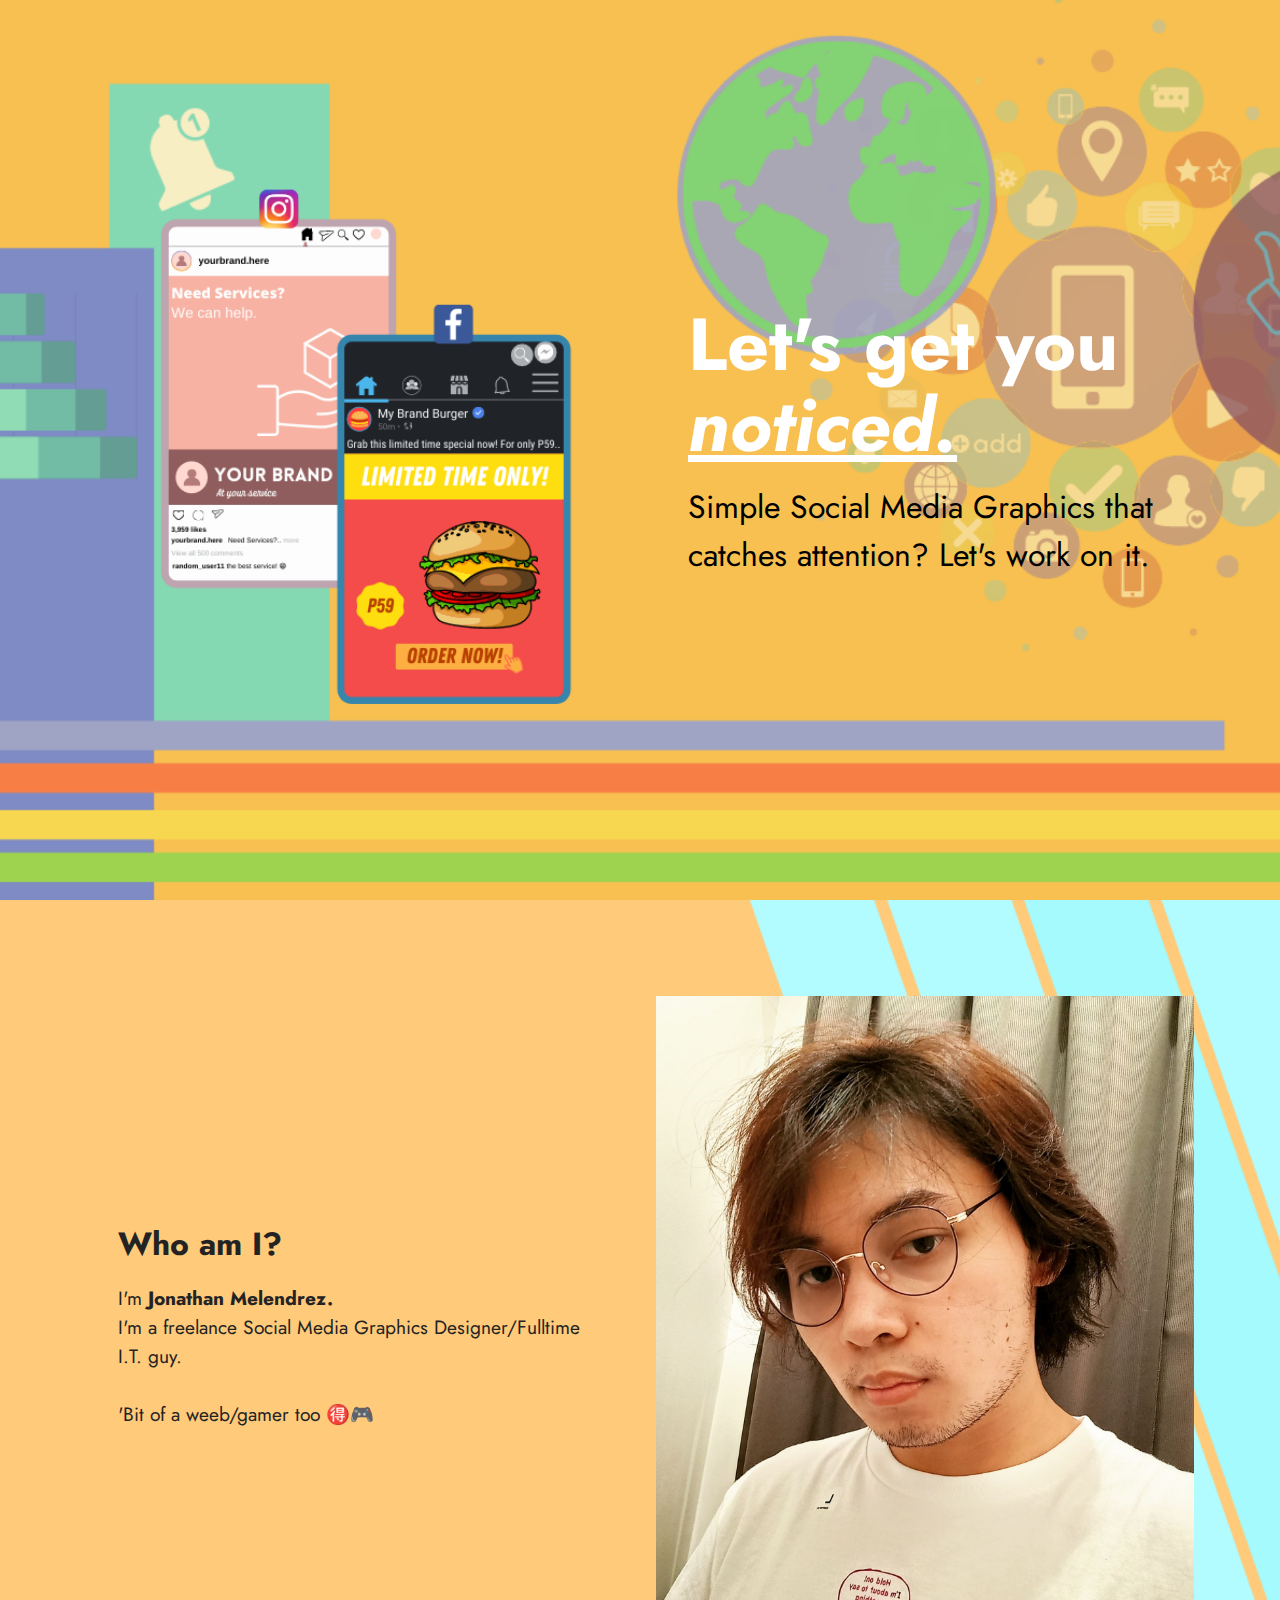
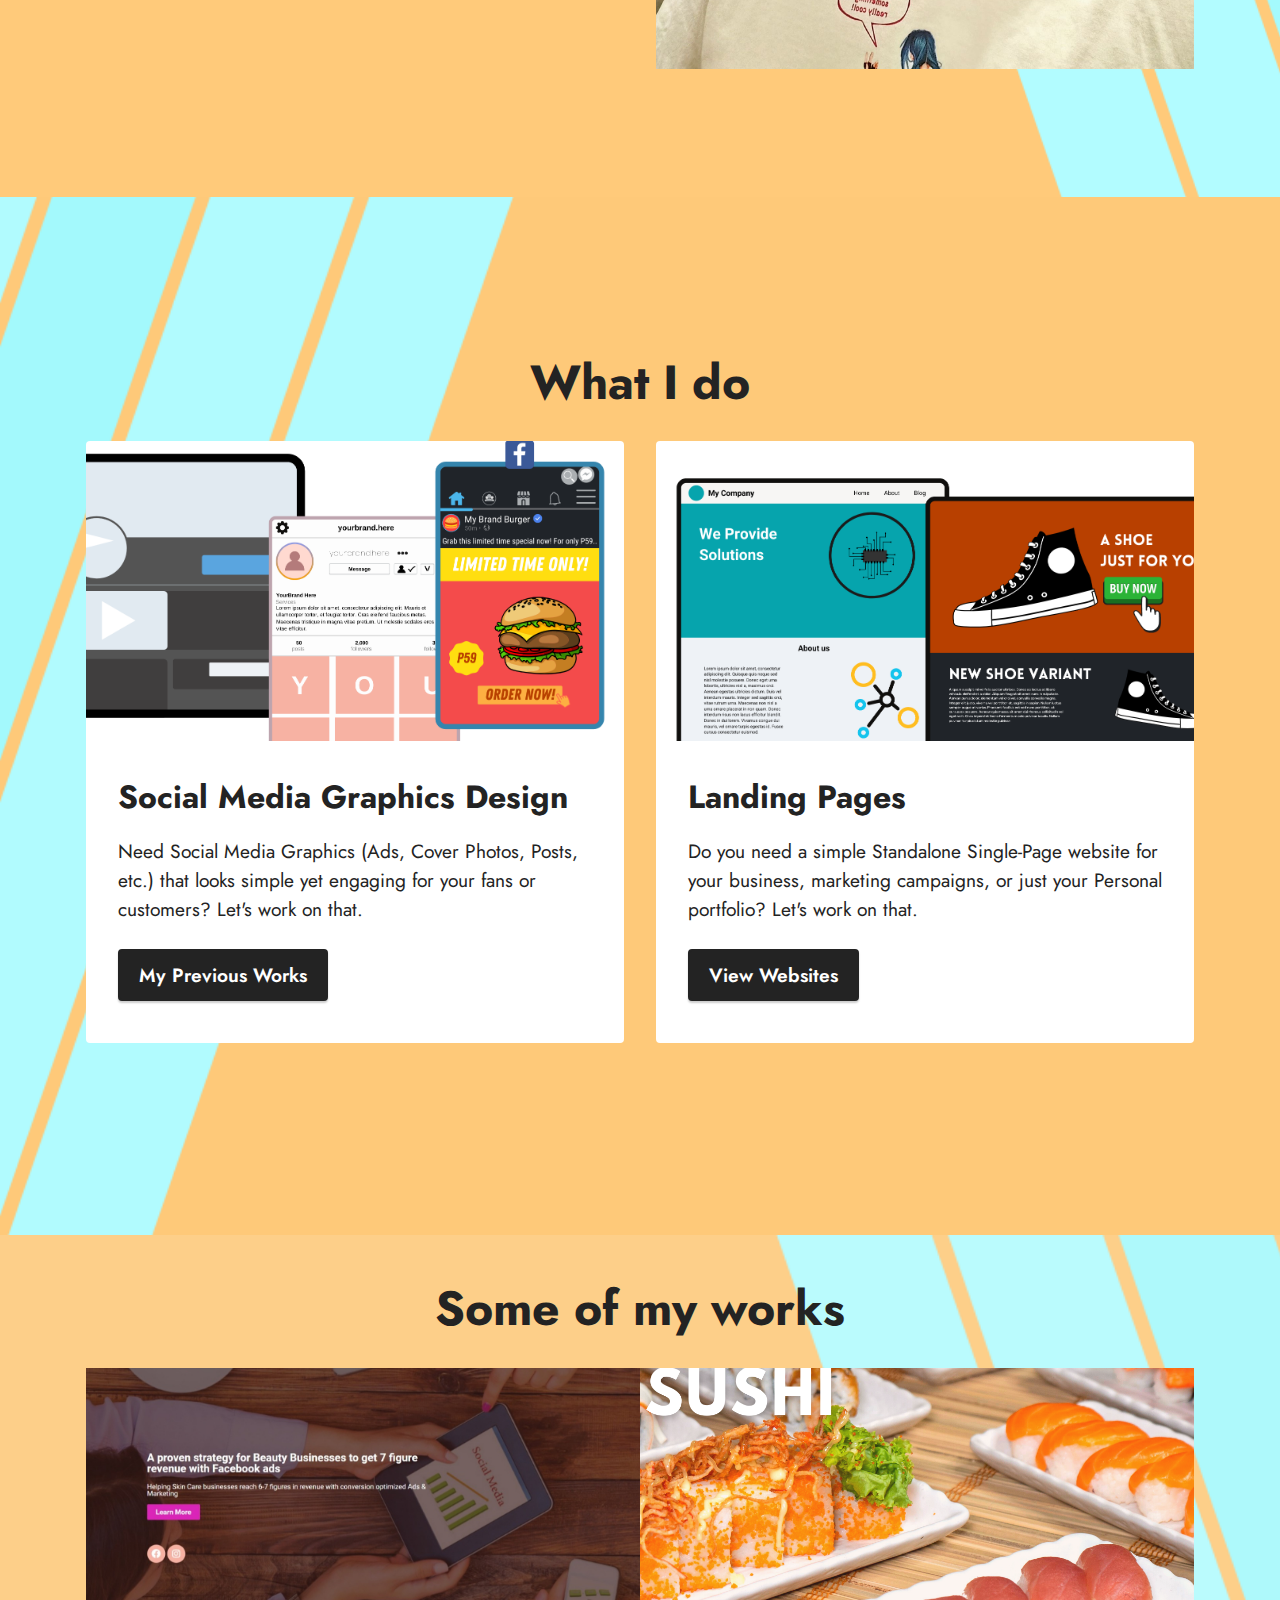
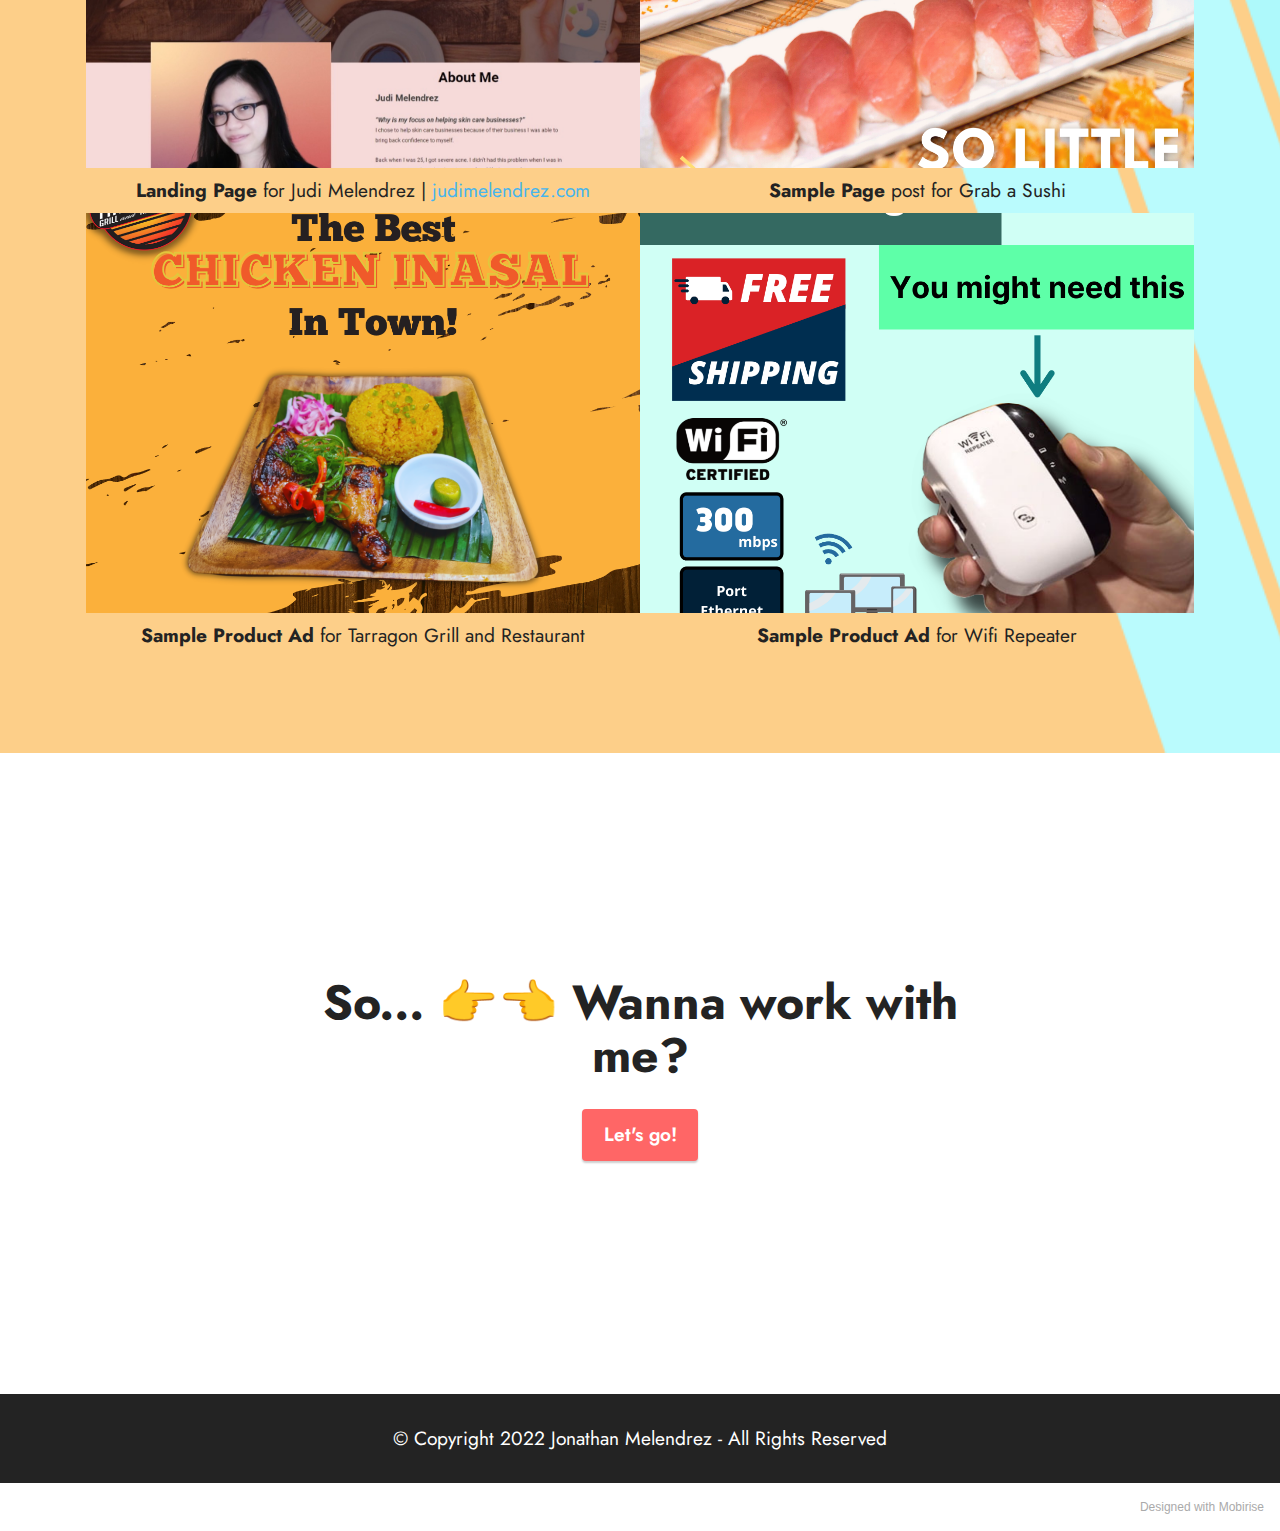
==== commit 2fde5dbc: "create github pages" ====
--- a/index.html
+++ b/index.html
@@ -136,8 +136,8 @@
         <div class="row mbr-gallery mt-4">
             
             <div class="col-12 col-md-6 col-lg-6 item gallery-image active">
-                <div class="item-wrapper" data-toggle="modal" data-bs-toggle="modal" data-target="#tqKYXofske-modal" data-bs-target="#tqKYXofske-modal">
-                    <a href="https://www.judimelendrez.com" target="_blank"><img class="w-100" src="assets/images/web-capture-17-5-2022-193738-judimelendrez.com.jpeg" alt="" data-slide-to="0" data-bs-slide-to="0" data-target="#lb-tqKYXofske" data-bs-target="#lb-tqKYXofske"></a>
+                <div class="item-wrapper" data-toggle="modal" data-bs-toggle="modal" data-target="#tqKZcyStuq-modal" data-bs-target="#tqKZcyStuq-modal">
+                    <a href="https://www.judimelendrez.com" target="_blank"><img class="w-100" src="assets/images/web-capture-17-5-2022-193738-judimelendrez.com.jpeg" alt="" data-slide-to="0" data-bs-slide-to="0" data-target="#lb-tqKZcyStuq" data-bs-target="#lb-tqKZcyStuq"></a>
                     <div class="icon-wrapper">
                         <span class="mobi-mbri mobi-mbri-search mbr-iconfont mbr-iconfont-btn"></span>
                     </div>
@@ -145,16 +145,16 @@
                 <h6 class="mbr-item-subtitle mbr-fonts-style align-center mb-2 mt-2 display-7"><strong>Landing Page</strong> for Judi Melendrez | <a href="https://www.judimelendrez.com" class="text-info" target="_blank">judimelendrez.com</a></h6>
             </div>
             <div class="col-12 col-md-6 col-lg-6 item gallery-image">
-                <div class="item-wrapper" data-toggle="modal" data-bs-toggle="modal" data-target="#tqKYXofske-modal" data-bs-target="#tqKYXofske-modal">
-                    <img class="w-100" src="assets/images/sushi-ad-1.png" alt="" data-slide-to="1" data-bs-slide-to="1" data-target="#lb-tqKYXofske" data-bs-target="#lb-tqKYXofske">
+                <div class="item-wrapper" data-toggle="modal" data-bs-toggle="modal" data-target="#tqKZcyStuq-modal" data-bs-target="#tqKZcyStuq-modal">
+                    <img class="w-100" src="assets/images/sushi-ad-1.png" alt="" data-slide-to="1" data-bs-slide-to="1" data-target="#lb-tqKZcyStuq" data-bs-target="#lb-tqKZcyStuq">
                     <div class="icon-wrapper">
                         <span class="mobi-mbri mobi-mbri-search mbr-iconfont mbr-iconfont-btn"></span>
                     </div>
                 </div>
                 <h6 class="mbr-item-subtitle mbr-fonts-style align-center mb-2 mt-2 display-7"><strong>Sample Page</strong> post for Grab a Sushi</h6>
             </div><div class="col-12 col-md-6 col-lg-6 item gallery-image">
-                <div class="item-wrapper" data-toggle="modal" data-bs-toggle="modal" data-target="#tqKYXofske-modal" data-bs-target="#tqKYXofske-modal">
-                    <img class="w-100" src="assets/images/16.png" alt="" data-slide-to="2" data-bs-slide-to="2" data-target="#lb-tqKYXofske" data-bs-target="#lb-tqKYXofske">
+                <div class="item-wrapper" data-toggle="modal" data-bs-toggle="modal" data-target="#tqKZcyStuq-modal" data-bs-target="#tqKZcyStuq-modal">
+                    <img class="w-100" src="assets/images/16.png" alt="" data-slide-to="2" data-bs-slide-to="2" data-target="#lb-tqKZcyStuq" data-bs-target="#lb-tqKZcyStuq">
                     <div class="icon-wrapper">
                         <span class="mobi-mbri mobi-mbri-search mbr-iconfont mbr-iconfont-btn"></span>
                     </div>
@@ -162,8 +162,8 @@
                 <h6 class="mbr-item-subtitle mbr-fonts-style align-center mb-2 mt-2 display-7"><strong>Sample Product Ad </strong>for Tarragon Grill and Restaurant</h6>
             </div>
             <div class="col-12 col-md-6 col-lg-6 item gallery-image">
-                <div class="item-wrapper" data-toggle="modal" data-bs-toggle="modal" data-target="#tqKYXofske-modal" data-bs-target="#tqKYXofske-modal">
-                    <img class="w-100" src="assets/images/wifi-booster.png" alt="" data-slide-to="3" data-bs-slide-to="3" data-target="#lb-tqKYXofske" data-bs-target="#lb-tqKYXofske">
+                <div class="item-wrapper" data-toggle="modal" data-bs-toggle="modal" data-target="#tqKZcyStuq-modal" data-bs-target="#tqKZcyStuq-modal">
+                    <img class="w-100" src="assets/images/wifi-booster.png" alt="" data-slide-to="3" data-bs-slide-to="3" data-target="#lb-tqKZcyStuq" data-bs-target="#lb-tqKZcyStuq">
                     <div class="icon-wrapper">
                         <span class="mobi-mbri mobi-mbri-search mbr-iconfont mbr-iconfont-btn"></span>
                     </div>
@@ -172,11 +172,11 @@
             </div>
         </div>
 
-        <div class="modal mbr-slider" tabindex="-1" role="dialog" aria-hidden="true" id="tqKYXofske-modal">
+        <div class="modal mbr-slider" tabindex="-1" role="dialog" aria-hidden="true" id="tqKZcyStuq-modal">
             <div class="modal-dialog" role="document">
                 <div class="modal-content">
                     <div class="modal-body">
-                        <div class="carousel slide carousel-fade" id="lb-tqKYXofske" data-interval="5000" data-bs-interval="5000">
+                        <div class="carousel slide carousel-fade" id="lb-tqKZcyStuq" data-interval="5000" data-bs-interval="5000">
                             <div class="carousel-inner">
                                 
                                 <div class="carousel-item active">
@@ -192,18 +192,18 @@
                                 </div>
                             </div>
                             <ol class="carousel-indicators">
-                                <li data-slide-to="0" data-bs-slide-to="0" class="active" data-target="#lb-tqKYXofske" data-bs-target="#lb-tqKYXofske"></li>
-                                <li data-slide-to="1" data-bs-slide-to="1" data-target="#lb-tqKYXofske" data-bs-target="#lb-tqKYXofske"></li><li data-slide-to="2" data-bs-slide-to="2" data-target="#lb-tqKYXofske" data-bs-target="#lb-tqKYXofske"></li>
-                                <li data-slide-to="3" data-bs-slide-to="3" data-target="#lb-tqKYXofske" data-bs-target="#lb-tqKYXofske"></li>
+                                <li data-slide-to="0" data-bs-slide-to="0" class="active" data-target="#lb-tqKZcyStuq" data-bs-target="#lb-tqKZcyStuq"></li>
+                                <li data-slide-to="1" data-bs-slide-to="1" data-target="#lb-tqKZcyStuq" data-bs-target="#lb-tqKZcyStuq"></li><li data-slide-to="2" data-bs-slide-to="2" data-target="#lb-tqKZcyStuq" data-bs-target="#lb-tqKZcyStuq"></li>
+                                <li data-slide-to="3" data-bs-slide-to="3" data-target="#lb-tqKZcyStuq" data-bs-target="#lb-tqKZcyStuq"></li>
                                 
                             </ol>
                             <a role="button" href="" class="close" data-dismiss="modal" data-bs-dismiss="modal" aria-label="Close">
                             </a>
-                            <a class="carousel-control-prev carousel-control" role="button" data-slide="prev" data-bs-slide="prev" href="#lb-tqKYXofske">
+                            <a class="carousel-control-prev carousel-control" role="button" data-slide="prev" data-bs-slide="prev" href="#lb-tqKZcyStuq">
                                 <span class="mobi-mbri mobi-mbri-arrow-prev" aria-hidden="true"></span>
                                 <span class="sr-only visually-hidden">Previous</span>
                             </a>
-                            <a class="carousel-control-next carousel-control" role="button" data-slide="next" data-bs-slide="next" href="#lb-tqKYXofske">
+                            <a class="carousel-control-next carousel-control" role="button" data-slide="next" data-bs-slide="next" href="#lb-tqKZcyStuq">
                                 <span class="mobi-mbri mobi-mbri-arrow-next" aria-hidden="true"></span>
                                 <span class="sr-only visually-hidden">Next</span>
                             </a>
@@ -251,7 +251,7 @@
             </div>
         </div>
     </div>
-</section><section style="background-color: #fff; font-family: -apple-system, BlinkMacSystemFont, 'Segoe UI', 'Roboto', 'Helvetica Neue', Arial, sans-serif; color:#aaa; font-size:12px; padding: 0; align-items: center; display: flex;"><a href="https://mobirise.site/t" style="flex: 1 1; height: 3rem; padding-left: 1rem;"></a><p style="flex: 0 0 auto; margin:0; padding-right:1rem;">Made with Mobirise - <a href="https://mobirise.site/k" style="color:#aaa;">Try it</a></p></section><script src="assets/bootstrap/js/bootstrap.bundle.min.js"></script>  <script src="assets/parallax/jarallax.js"></script>  <script src="assets/smoothscroll/smooth-scroll.js"></script>  <script src="assets/ytplayer/index.js"></script>  <script src="assets/theme/js/script.js"></script>  
+</section><section style="background-color: #fff; font-family: -apple-system, BlinkMacSystemFont, 'Segoe UI', 'Roboto', 'Helvetica Neue', Arial, sans-serif; color:#aaa; font-size:12px; padding: 0; align-items: center; display: flex;"><a href="https://mobirise.site/e" style="flex: 1 1; height: 3rem; padding-left: 1rem;"></a><p style="flex: 0 0 auto; margin:0; padding-right:1rem;">Designed with <a href="https://mobirise.site/a" style="color:#aaa;">Mobirise</a></p></section><script src="assets/bootstrap/js/bootstrap.bundle.min.js"></script>  <script src="assets/parallax/jarallax.js"></script>  <script src="assets/smoothscroll/smooth-scroll.js"></script>  <script src="assets/ytplayer/index.js"></script>  <script src="assets/theme/js/script.js"></script>  
   
   
 </body>
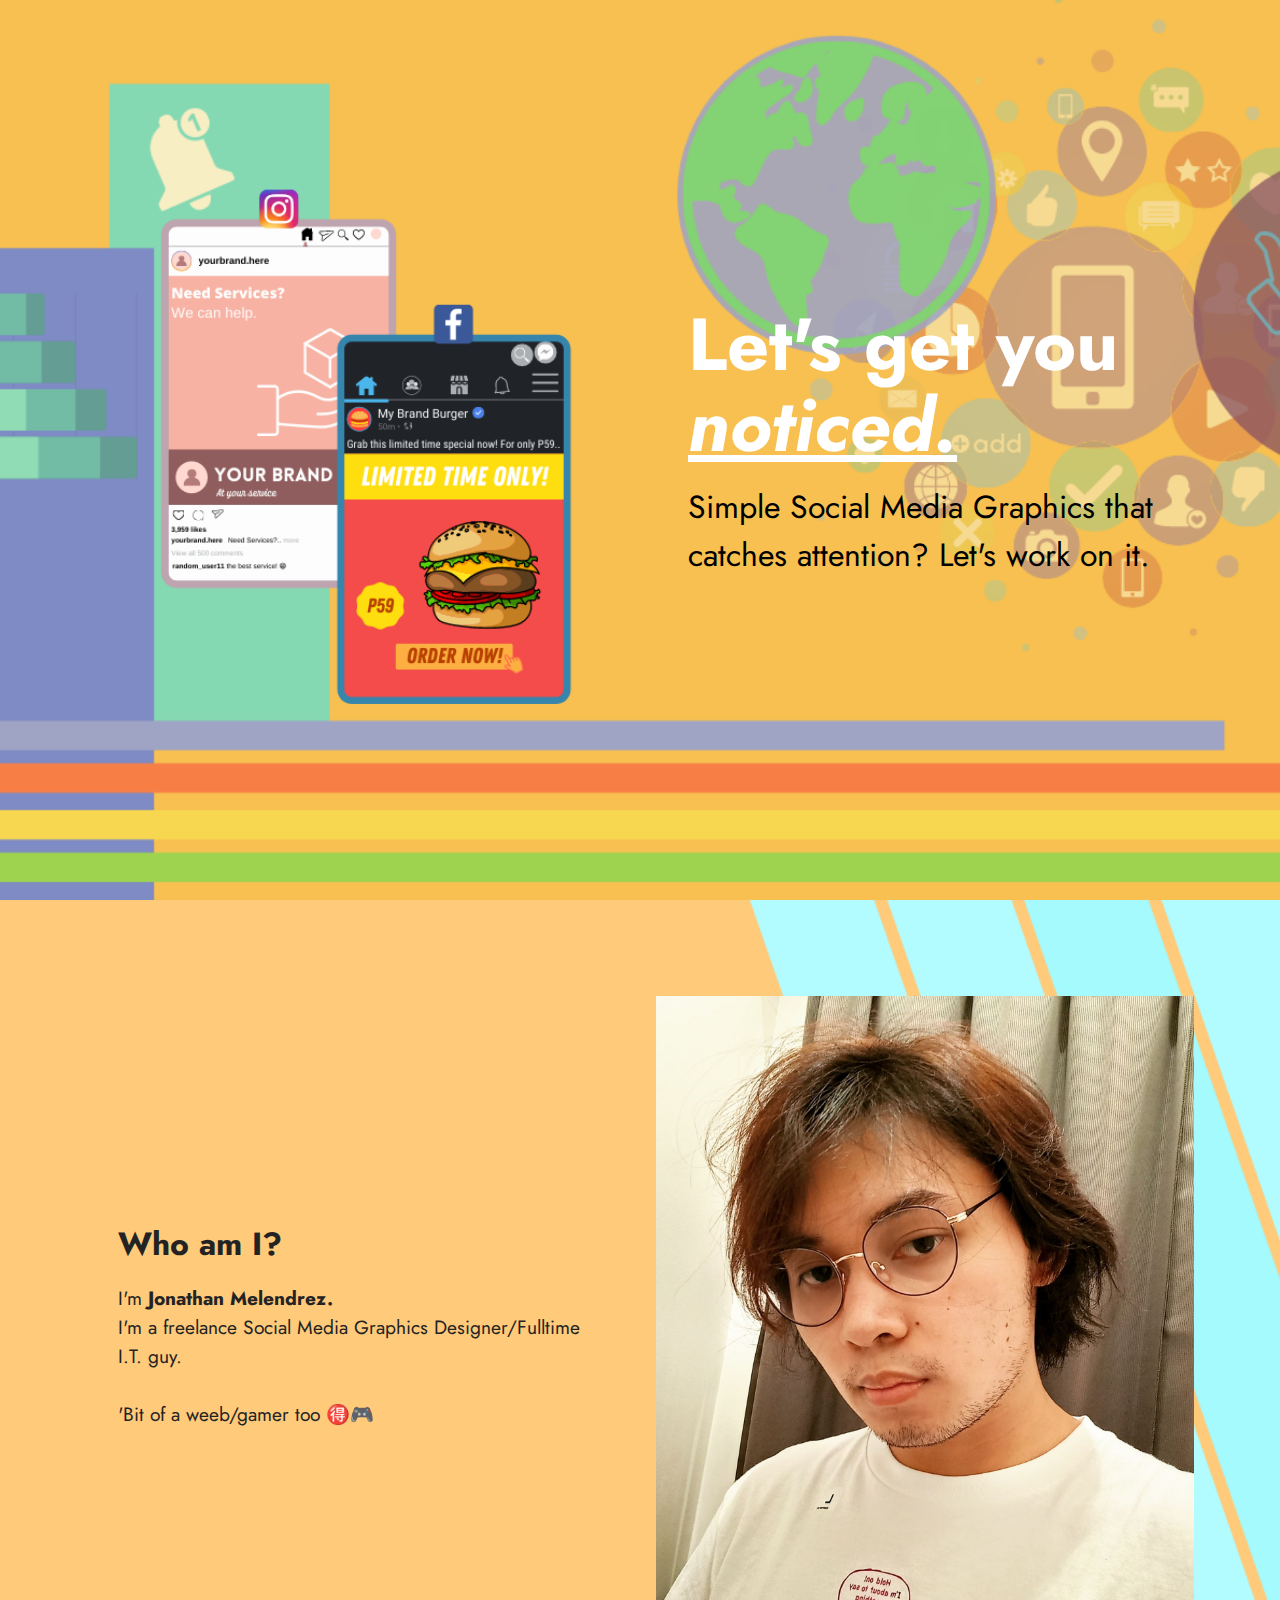
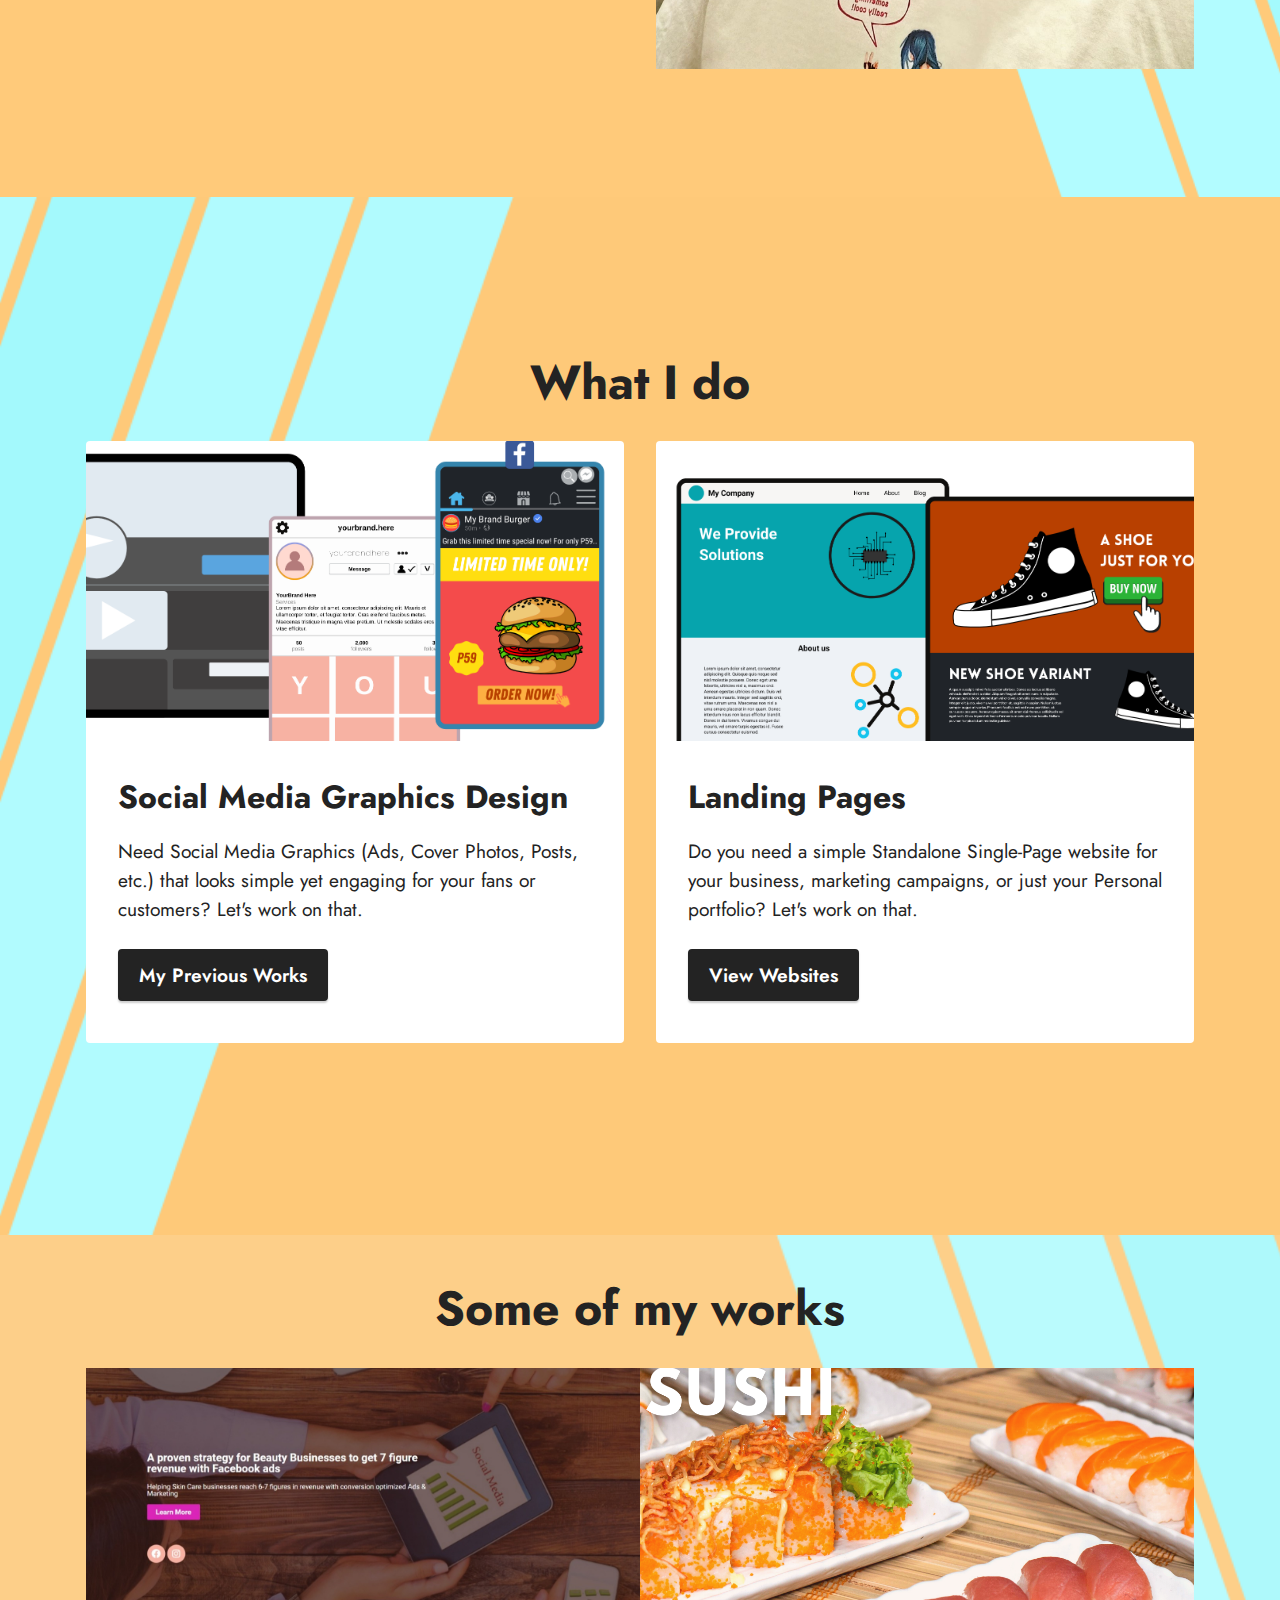
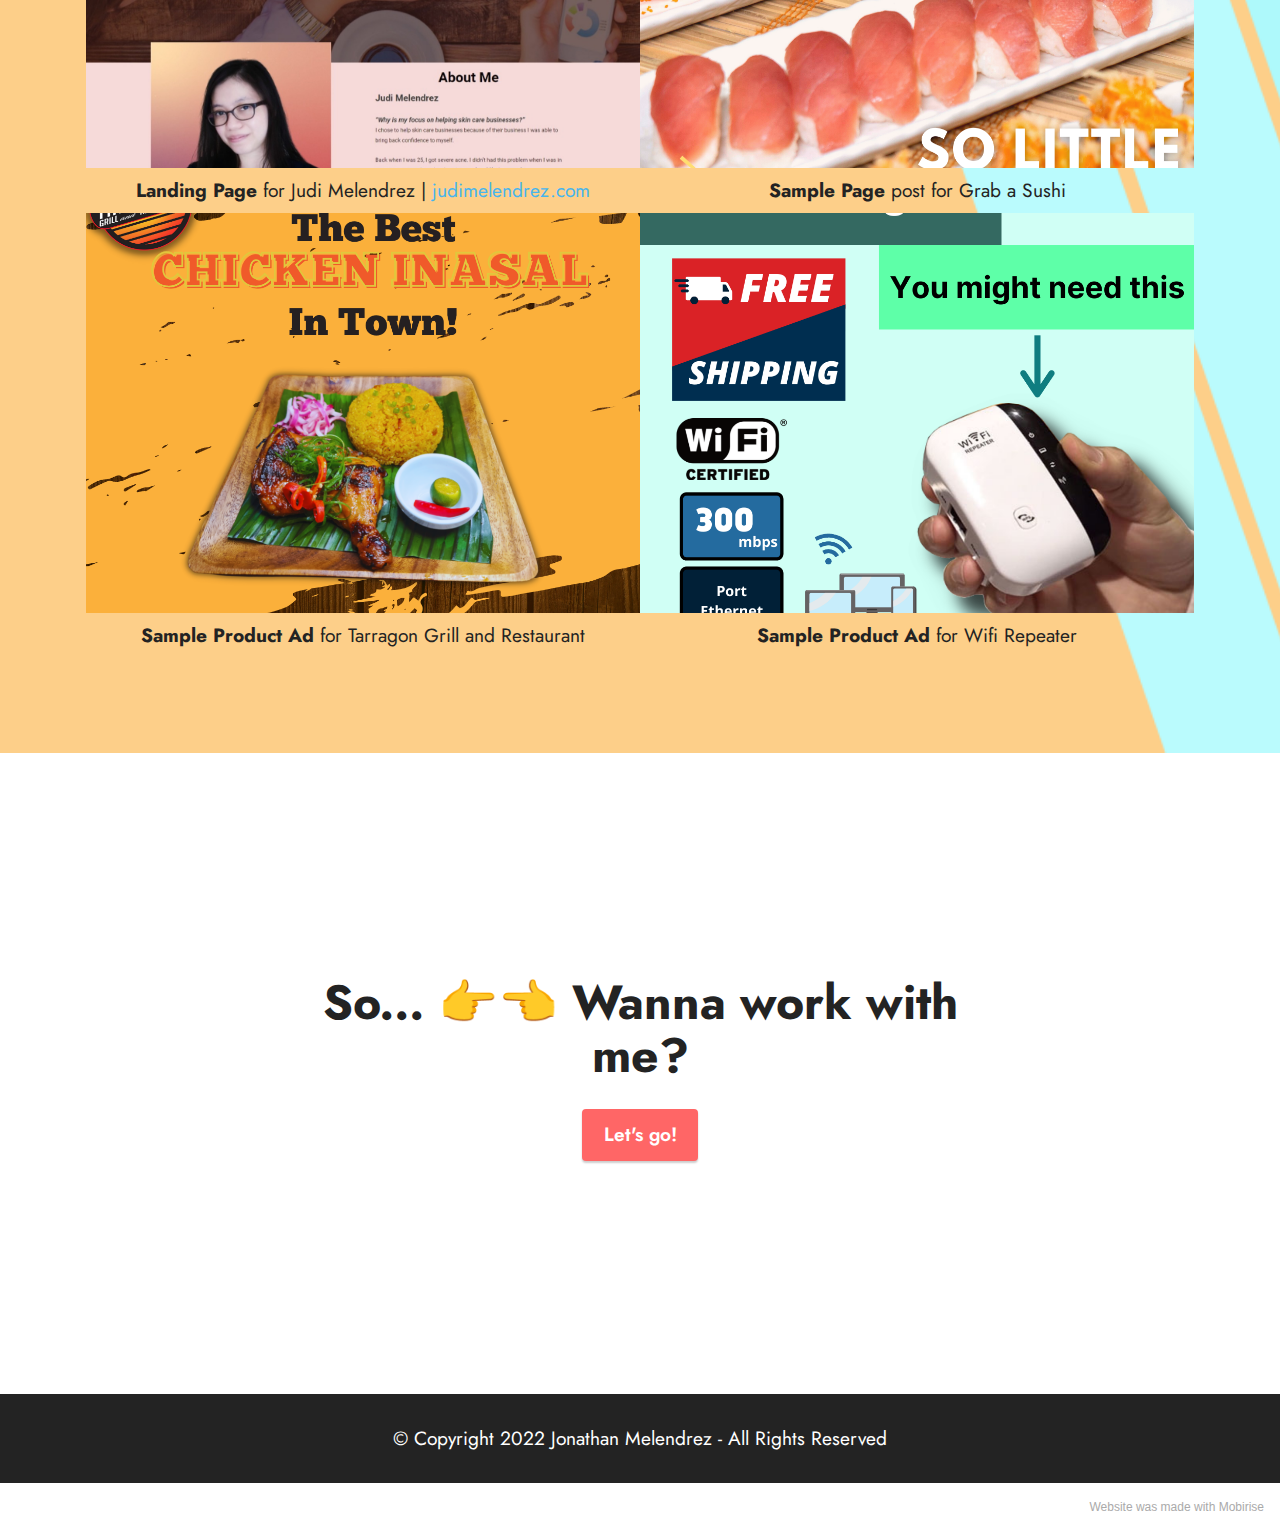
==== commit 1910757d: "create github pages" ====
--- a/index.html
+++ b/index.html
@@ -136,8 +136,8 @@
         <div class="row mbr-gallery mt-4">
             
             <div class="col-12 col-md-6 col-lg-6 item gallery-image active">
-                <div class="item-wrapper" data-toggle="modal" data-bs-toggle="modal" data-target="#tqKZcyStuq-modal" data-bs-target="#tqKZcyStuq-modal">
-                    <a href="https://www.judimelendrez.com" target="_blank"><img class="w-100" src="assets/images/web-capture-17-5-2022-193738-judimelendrez.com.jpeg" alt="" data-slide-to="0" data-bs-slide-to="0" data-target="#lb-tqKZcyStuq" data-bs-target="#lb-tqKZcyStuq"></a>
+                <div class="item-wrapper" data-toggle="modal" data-bs-toggle="modal" data-target="#tqKZlmCBpI-modal" data-bs-target="#tqKZlmCBpI-modal">
+                    <a href="https://www.judimelendrez.com" target="_blank"><img class="w-100" src="assets/images/web-capture-17-5-2022-193738-judimelendrez.com.jpeg" alt="" data-slide-to="0" data-bs-slide-to="0" data-target="#lb-tqKZlmCBpI" data-bs-target="#lb-tqKZlmCBpI"></a>
                     <div class="icon-wrapper">
                         <span class="mobi-mbri mobi-mbri-search mbr-iconfont mbr-iconfont-btn"></span>
                     </div>
@@ -145,16 +145,16 @@
                 <h6 class="mbr-item-subtitle mbr-fonts-style align-center mb-2 mt-2 display-7"><strong>Landing Page</strong> for Judi Melendrez | <a href="https://www.judimelendrez.com" class="text-info" target="_blank">judimelendrez.com</a></h6>
             </div>
             <div class="col-12 col-md-6 col-lg-6 item gallery-image">
-                <div class="item-wrapper" data-toggle="modal" data-bs-toggle="modal" data-target="#tqKZcyStuq-modal" data-bs-target="#tqKZcyStuq-modal">
-                    <img class="w-100" src="assets/images/sushi-ad-1.png" alt="" data-slide-to="1" data-bs-slide-to="1" data-target="#lb-tqKZcyStuq" data-bs-target="#lb-tqKZcyStuq">
+                <div class="item-wrapper" data-toggle="modal" data-bs-toggle="modal" data-target="#tqKZlmCBpI-modal" data-bs-target="#tqKZlmCBpI-modal">
+                    <img class="w-100" src="assets/images/sushi-ad-1.png" alt="" data-slide-to="1" data-bs-slide-to="1" data-target="#lb-tqKZlmCBpI" data-bs-target="#lb-tqKZlmCBpI">
                     <div class="icon-wrapper">
                         <span class="mobi-mbri mobi-mbri-search mbr-iconfont mbr-iconfont-btn"></span>
                     </div>
                 </div>
                 <h6 class="mbr-item-subtitle mbr-fonts-style align-center mb-2 mt-2 display-7"><strong>Sample Page</strong> post for Grab a Sushi</h6>
             </div><div class="col-12 col-md-6 col-lg-6 item gallery-image">
-                <div class="item-wrapper" data-toggle="modal" data-bs-toggle="modal" data-target="#tqKZcyStuq-modal" data-bs-target="#tqKZcyStuq-modal">
-                    <img class="w-100" src="assets/images/16.png" alt="" data-slide-to="2" data-bs-slide-to="2" data-target="#lb-tqKZcyStuq" data-bs-target="#lb-tqKZcyStuq">
+                <div class="item-wrapper" data-toggle="modal" data-bs-toggle="modal" data-target="#tqKZlmCBpI-modal" data-bs-target="#tqKZlmCBpI-modal">
+                    <img class="w-100" src="assets/images/16.png" alt="" data-slide-to="2" data-bs-slide-to="2" data-target="#lb-tqKZlmCBpI" data-bs-target="#lb-tqKZlmCBpI">
                     <div class="icon-wrapper">
                         <span class="mobi-mbri mobi-mbri-search mbr-iconfont mbr-iconfont-btn"></span>
                     </div>
@@ -162,8 +162,8 @@
                 <h6 class="mbr-item-subtitle mbr-fonts-style align-center mb-2 mt-2 display-7"><strong>Sample Product Ad </strong>for Tarragon Grill and Restaurant</h6>
             </div>
             <div class="col-12 col-md-6 col-lg-6 item gallery-image">
-                <div class="item-wrapper" data-toggle="modal" data-bs-toggle="modal" data-target="#tqKZcyStuq-modal" data-bs-target="#tqKZcyStuq-modal">
-                    <img class="w-100" src="assets/images/wifi-booster.png" alt="" data-slide-to="3" data-bs-slide-to="3" data-target="#lb-tqKZcyStuq" data-bs-target="#lb-tqKZcyStuq">
+                <div class="item-wrapper" data-toggle="modal" data-bs-toggle="modal" data-target="#tqKZlmCBpI-modal" data-bs-target="#tqKZlmCBpI-modal">
+                    <img class="w-100" src="assets/images/wifi-booster.png" alt="" data-slide-to="3" data-bs-slide-to="3" data-target="#lb-tqKZlmCBpI" data-bs-target="#lb-tqKZlmCBpI">
                     <div class="icon-wrapper">
                         <span class="mobi-mbri mobi-mbri-search mbr-iconfont mbr-iconfont-btn"></span>
                     </div>
@@ -172,11 +172,11 @@
             </div>
         </div>
 
-        <div class="modal mbr-slider" tabindex="-1" role="dialog" aria-hidden="true" id="tqKZcyStuq-modal">
+        <div class="modal mbr-slider" tabindex="-1" role="dialog" aria-hidden="true" id="tqKZlmCBpI-modal">
             <div class="modal-dialog" role="document">
                 <div class="modal-content">
                     <div class="modal-body">
-                        <div class="carousel slide carousel-fade" id="lb-tqKZcyStuq" data-interval="5000" data-bs-interval="5000">
+                        <div class="carousel slide carousel-fade" id="lb-tqKZlmCBpI" data-interval="5000" data-bs-interval="5000">
                             <div class="carousel-inner">
                                 
                                 <div class="carousel-item active">
@@ -192,18 +192,18 @@
                                 </div>
                             </div>
                             <ol class="carousel-indicators">
-                                <li data-slide-to="0" data-bs-slide-to="0" class="active" data-target="#lb-tqKZcyStuq" data-bs-target="#lb-tqKZcyStuq"></li>
-                                <li data-slide-to="1" data-bs-slide-to="1" data-target="#lb-tqKZcyStuq" data-bs-target="#lb-tqKZcyStuq"></li><li data-slide-to="2" data-bs-slide-to="2" data-target="#lb-tqKZcyStuq" data-bs-target="#lb-tqKZcyStuq"></li>
-                                <li data-slide-to="3" data-bs-slide-to="3" data-target="#lb-tqKZcyStuq" data-bs-target="#lb-tqKZcyStuq"></li>
+                                <li data-slide-to="0" data-bs-slide-to="0" class="active" data-target="#lb-tqKZlmCBpI" data-bs-target="#lb-tqKZlmCBpI"></li>
+                                <li data-slide-to="1" data-bs-slide-to="1" data-target="#lb-tqKZlmCBpI" data-bs-target="#lb-tqKZlmCBpI"></li><li data-slide-to="2" data-bs-slide-to="2" data-target="#lb-tqKZlmCBpI" data-bs-target="#lb-tqKZlmCBpI"></li>
+                                <li data-slide-to="3" data-bs-slide-to="3" data-target="#lb-tqKZlmCBpI" data-bs-target="#lb-tqKZlmCBpI"></li>
                                 
                             </ol>
                             <a role="button" href="" class="close" data-dismiss="modal" data-bs-dismiss="modal" aria-label="Close">
                             </a>
-                            <a class="carousel-control-prev carousel-control" role="button" data-slide="prev" data-bs-slide="prev" href="#lb-tqKZcyStuq">
+                            <a class="carousel-control-prev carousel-control" role="button" data-slide="prev" data-bs-slide="prev" href="#lb-tqKZlmCBpI">
                                 <span class="mobi-mbri mobi-mbri-arrow-prev" aria-hidden="true"></span>
                                 <span class="sr-only visually-hidden">Previous</span>
                             </a>
-                            <a class="carousel-control-next carousel-control" role="button" data-slide="next" data-bs-slide="next" href="#lb-tqKZcyStuq">
+                            <a class="carousel-control-next carousel-control" role="button" data-slide="next" data-bs-slide="next" href="#lb-tqKZlmCBpI">
                                 <span class="mobi-mbri mobi-mbri-arrow-next" aria-hidden="true"></span>
                                 <span class="sr-only visually-hidden">Next</span>
                             </a>
@@ -251,7 +251,7 @@
             </div>
         </div>
     </div>
-</section><section style="background-color: #fff; font-family: -apple-system, BlinkMacSystemFont, 'Segoe UI', 'Roboto', 'Helvetica Neue', Arial, sans-serif; color:#aaa; font-size:12px; padding: 0; align-items: center; display: flex;"><a href="https://mobirise.site/e" style="flex: 1 1; height: 3rem; padding-left: 1rem;"></a><p style="flex: 0 0 auto; margin:0; padding-right:1rem;">Designed with <a href="https://mobirise.site/a" style="color:#aaa;">Mobirise</a></p></section><script src="assets/bootstrap/js/bootstrap.bundle.min.js"></script>  <script src="assets/parallax/jarallax.js"></script>  <script src="assets/smoothscroll/smooth-scroll.js"></script>  <script src="assets/ytplayer/index.js"></script>  <script src="assets/theme/js/script.js"></script>  
+</section><section style="background-color: #fff; font-family: -apple-system, BlinkMacSystemFont, 'Segoe UI', 'Roboto', 'Helvetica Neue', Arial, sans-serif; color:#aaa; font-size:12px; padding: 0; align-items: center; display: flex;"><a href="https://mobirise.site/s" style="flex: 1 1; height: 3rem; padding-left: 1rem;"></a><p style="flex: 0 0 auto; margin:0; padding-right:1rem;">Website was <a href="https://mobirise.site/h" style="color:#aaa;">made with</a> Mobirise</p></section><script src="assets/bootstrap/js/bootstrap.bundle.min.js"></script>  <script src="assets/parallax/jarallax.js"></script>  <script src="assets/smoothscroll/smooth-scroll.js"></script>  <script src="assets/ytplayer/index.js"></script>  <script src="assets/theme/js/script.js"></script>  
   
   
 </body>
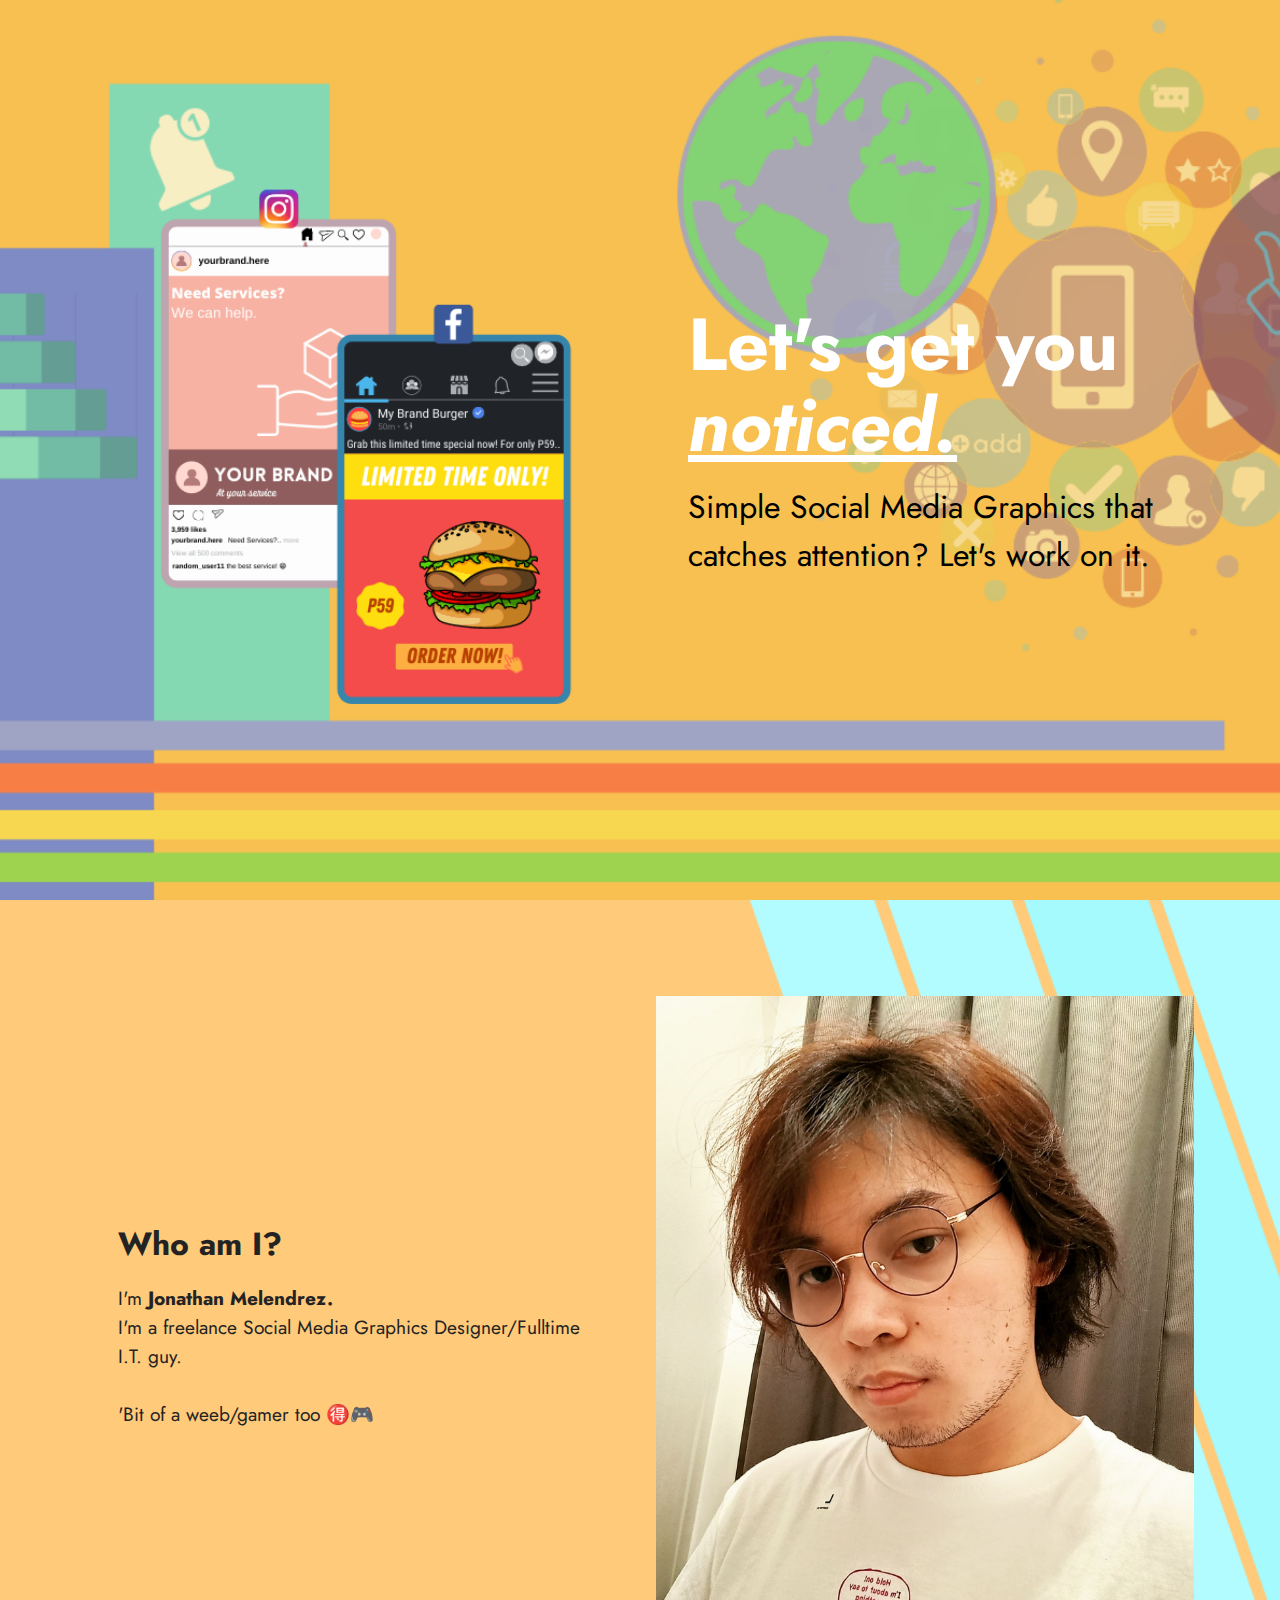
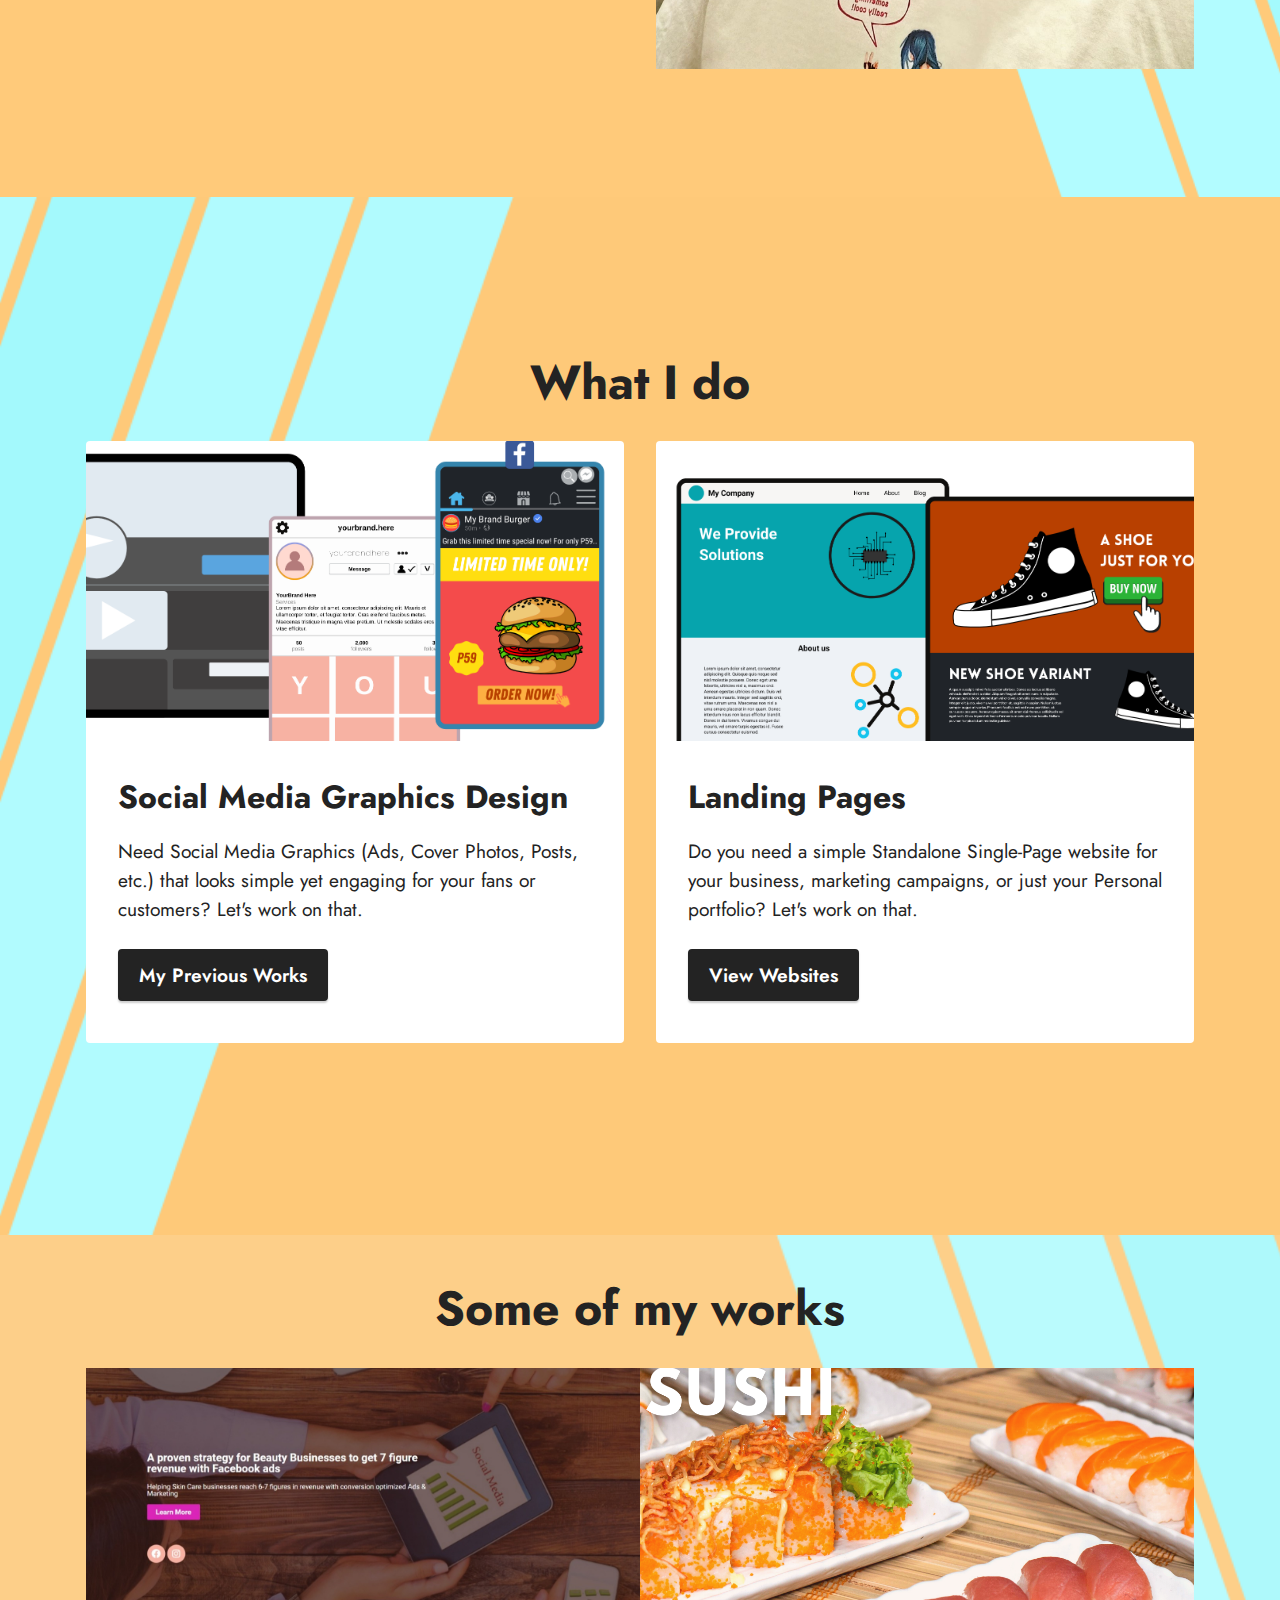
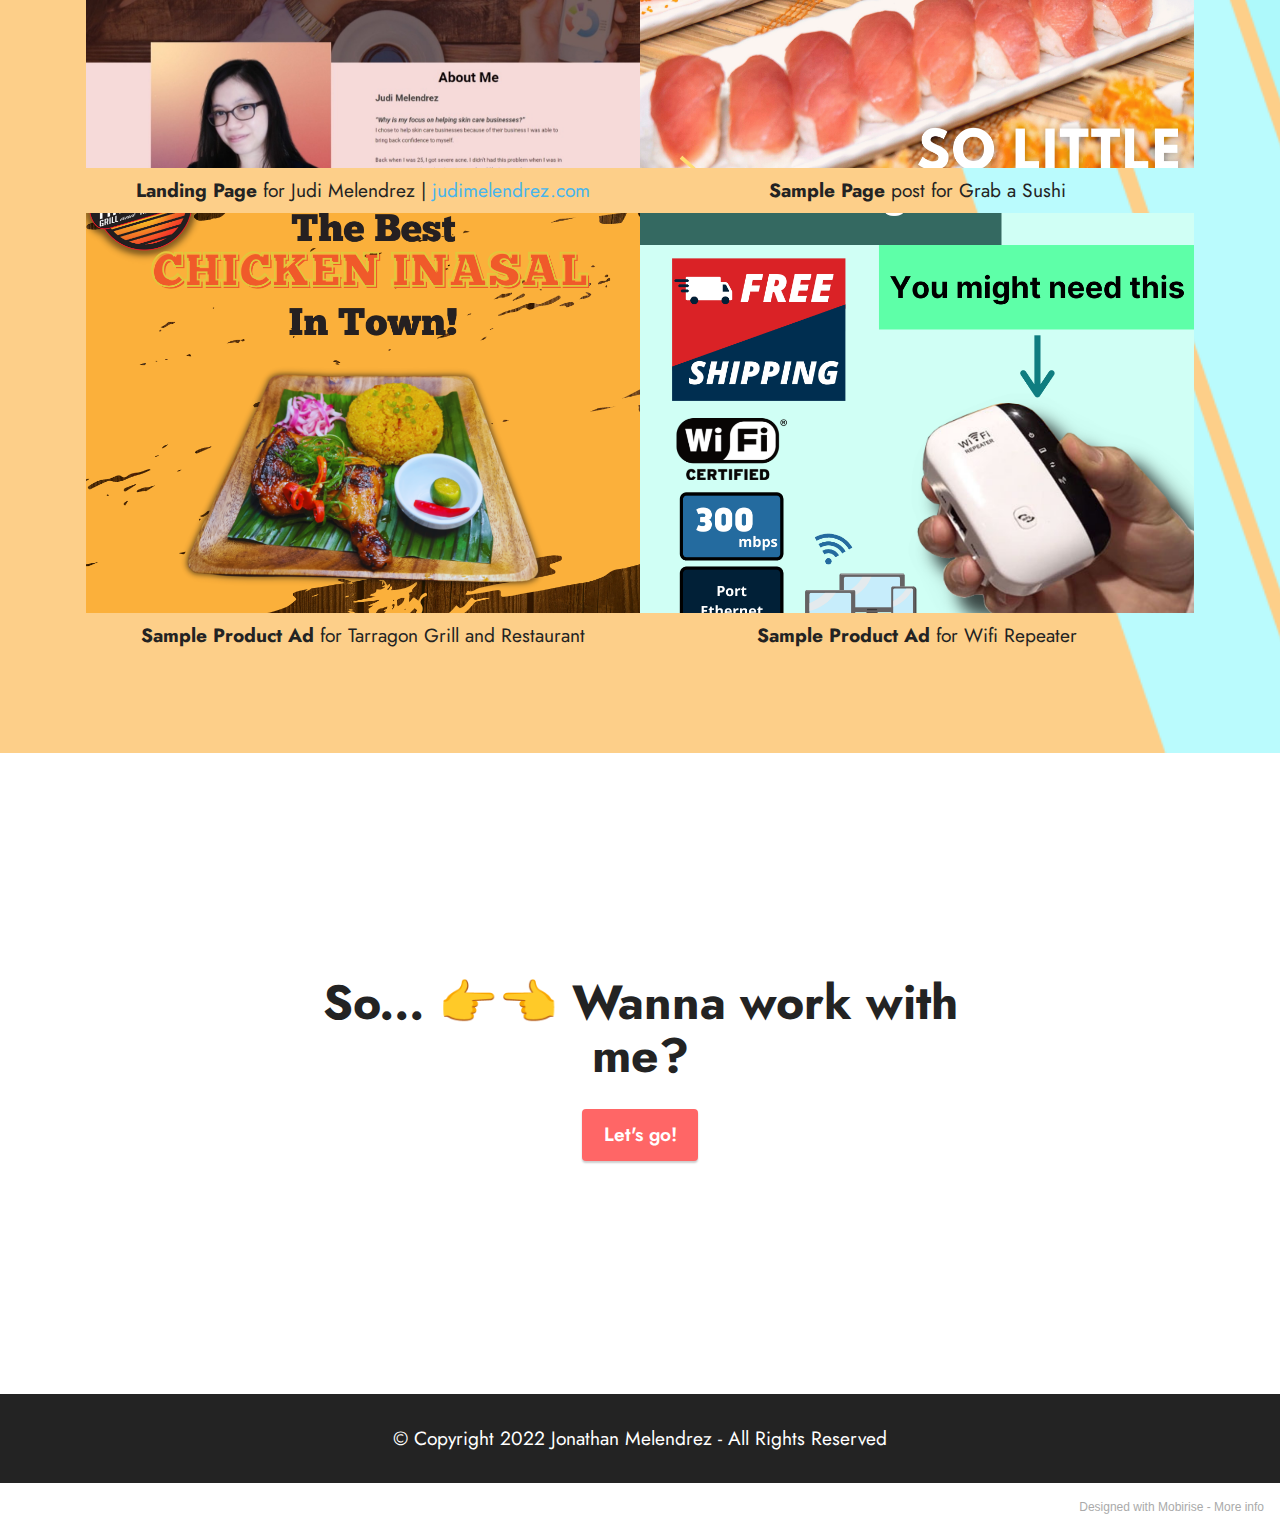
==== commit ab02c105: "create github pages" ====
--- a/index.html
+++ b/index.html
@@ -136,8 +136,8 @@
         <div class="row mbr-gallery mt-4">
             
             <div class="col-12 col-md-6 col-lg-6 item gallery-image active">
-                <div class="item-wrapper" data-toggle="modal" data-bs-toggle="modal" data-target="#tqKZlmCBpI-modal" data-bs-target="#tqKZlmCBpI-modal">
-                    <a href="https://www.judimelendrez.com" target="_blank"><img class="w-100" src="assets/images/web-capture-17-5-2022-193738-judimelendrez.com.jpeg" alt="" data-slide-to="0" data-bs-slide-to="0" data-target="#lb-tqKZlmCBpI" data-bs-target="#lb-tqKZlmCBpI"></a>
+                <div class="item-wrapper" data-toggle="modal" data-bs-toggle="modal" data-target="#tqKZFc8b63-modal" data-bs-target="#tqKZFc8b63-modal">
+                    <a href="https://www.judimelendrez.com" target="_blank"><img class="w-100" src="assets/images/web-capture-17-5-2022-193738-judimelendrez.com.jpeg" alt="" data-slide-to="0" data-bs-slide-to="0" data-target="#lb-tqKZFc8b63" data-bs-target="#lb-tqKZFc8b63"></a>
                     <div class="icon-wrapper">
                         <span class="mobi-mbri mobi-mbri-search mbr-iconfont mbr-iconfont-btn"></span>
                     </div>
@@ -145,16 +145,16 @@
                 <h6 class="mbr-item-subtitle mbr-fonts-style align-center mb-2 mt-2 display-7"><strong>Landing Page</strong> for Judi Melendrez | <a href="https://www.judimelendrez.com" class="text-info" target="_blank">judimelendrez.com</a></h6>
             </div>
             <div class="col-12 col-md-6 col-lg-6 item gallery-image">
-                <div class="item-wrapper" data-toggle="modal" data-bs-toggle="modal" data-target="#tqKZlmCBpI-modal" data-bs-target="#tqKZlmCBpI-modal">
-                    <img class="w-100" src="assets/images/sushi-ad-1.png" alt="" data-slide-to="1" data-bs-slide-to="1" data-target="#lb-tqKZlmCBpI" data-bs-target="#lb-tqKZlmCBpI">
+                <div class="item-wrapper" data-toggle="modal" data-bs-toggle="modal" data-target="#tqKZFc8b63-modal" data-bs-target="#tqKZFc8b63-modal">
+                    <img class="w-100" src="assets/images/sushi-ad-1.png" alt="" data-slide-to="1" data-bs-slide-to="1" data-target="#lb-tqKZFc8b63" data-bs-target="#lb-tqKZFc8b63">
                     <div class="icon-wrapper">
                         <span class="mobi-mbri mobi-mbri-search mbr-iconfont mbr-iconfont-btn"></span>
                     </div>
                 </div>
                 <h6 class="mbr-item-subtitle mbr-fonts-style align-center mb-2 mt-2 display-7"><strong>Sample Page</strong> post for Grab a Sushi</h6>
             </div><div class="col-12 col-md-6 col-lg-6 item gallery-image">
-                <div class="item-wrapper" data-toggle="modal" data-bs-toggle="modal" data-target="#tqKZlmCBpI-modal" data-bs-target="#tqKZlmCBpI-modal">
-                    <img class="w-100" src="assets/images/16.png" alt="" data-slide-to="2" data-bs-slide-to="2" data-target="#lb-tqKZlmCBpI" data-bs-target="#lb-tqKZlmCBpI">
+                <div class="item-wrapper" data-toggle="modal" data-bs-toggle="modal" data-target="#tqKZFc8b63-modal" data-bs-target="#tqKZFc8b63-modal">
+                    <img class="w-100" src="assets/images/16.png" alt="" data-slide-to="2" data-bs-slide-to="2" data-target="#lb-tqKZFc8b63" data-bs-target="#lb-tqKZFc8b63">
                     <div class="icon-wrapper">
                         <span class="mobi-mbri mobi-mbri-search mbr-iconfont mbr-iconfont-btn"></span>
                     </div>
@@ -162,8 +162,8 @@
                 <h6 class="mbr-item-subtitle mbr-fonts-style align-center mb-2 mt-2 display-7"><strong>Sample Product Ad </strong>for Tarragon Grill and Restaurant</h6>
             </div>
             <div class="col-12 col-md-6 col-lg-6 item gallery-image">
-                <div class="item-wrapper" data-toggle="modal" data-bs-toggle="modal" data-target="#tqKZlmCBpI-modal" data-bs-target="#tqKZlmCBpI-modal">
-                    <img class="w-100" src="assets/images/wifi-booster.png" alt="" data-slide-to="3" data-bs-slide-to="3" data-target="#lb-tqKZlmCBpI" data-bs-target="#lb-tqKZlmCBpI">
+                <div class="item-wrapper" data-toggle="modal" data-bs-toggle="modal" data-target="#tqKZFc8b63-modal" data-bs-target="#tqKZFc8b63-modal">
+                    <img class="w-100" src="assets/images/wifi-booster.png" alt="" data-slide-to="3" data-bs-slide-to="3" data-target="#lb-tqKZFc8b63" data-bs-target="#lb-tqKZFc8b63">
                     <div class="icon-wrapper">
                         <span class="mobi-mbri mobi-mbri-search mbr-iconfont mbr-iconfont-btn"></span>
                     </div>
@@ -172,11 +172,11 @@
             </div>
         </div>
 
-        <div class="modal mbr-slider" tabindex="-1" role="dialog" aria-hidden="true" id="tqKZlmCBpI-modal">
+        <div class="modal mbr-slider" tabindex="-1" role="dialog" aria-hidden="true" id="tqKZFc8b63-modal">
             <div class="modal-dialog" role="document">
                 <div class="modal-content">
                     <div class="modal-body">
-                        <div class="carousel slide carousel-fade" id="lb-tqKZlmCBpI" data-interval="5000" data-bs-interval="5000">
+                        <div class="carousel slide carousel-fade" id="lb-tqKZFc8b63" data-interval="5000" data-bs-interval="5000">
                             <div class="carousel-inner">
                                 
                                 <div class="carousel-item active">
@@ -192,18 +192,18 @@
                                 </div>
                             </div>
                             <ol class="carousel-indicators">
-                                <li data-slide-to="0" data-bs-slide-to="0" class="active" data-target="#lb-tqKZlmCBpI" data-bs-target="#lb-tqKZlmCBpI"></li>
-                                <li data-slide-to="1" data-bs-slide-to="1" data-target="#lb-tqKZlmCBpI" data-bs-target="#lb-tqKZlmCBpI"></li><li data-slide-to="2" data-bs-slide-to="2" data-target="#lb-tqKZlmCBpI" data-bs-target="#lb-tqKZlmCBpI"></li>
-                                <li data-slide-to="3" data-bs-slide-to="3" data-target="#lb-tqKZlmCBpI" data-bs-target="#lb-tqKZlmCBpI"></li>
+                                <li data-slide-to="0" data-bs-slide-to="0" class="active" data-target="#lb-tqKZFc8b63" data-bs-target="#lb-tqKZFc8b63"></li>
+                                <li data-slide-to="1" data-bs-slide-to="1" data-target="#lb-tqKZFc8b63" data-bs-target="#lb-tqKZFc8b63"></li><li data-slide-to="2" data-bs-slide-to="2" data-target="#lb-tqKZFc8b63" data-bs-target="#lb-tqKZFc8b63"></li>
+                                <li data-slide-to="3" data-bs-slide-to="3" data-target="#lb-tqKZFc8b63" data-bs-target="#lb-tqKZFc8b63"></li>
                                 
                             </ol>
                             <a role="button" href="" class="close" data-dismiss="modal" data-bs-dismiss="modal" aria-label="Close">
                             </a>
-                            <a class="carousel-control-prev carousel-control" role="button" data-slide="prev" data-bs-slide="prev" href="#lb-tqKZlmCBpI">
+                            <a class="carousel-control-prev carousel-control" role="button" data-slide="prev" data-bs-slide="prev" href="#lb-tqKZFc8b63">
                                 <span class="mobi-mbri mobi-mbri-arrow-prev" aria-hidden="true"></span>
                                 <span class="sr-only visually-hidden">Previous</span>
                             </a>
-                            <a class="carousel-control-next carousel-control" role="button" data-slide="next" data-bs-slide="next" href="#lb-tqKZlmCBpI">
+                            <a class="carousel-control-next carousel-control" role="button" data-slide="next" data-bs-slide="next" href="#lb-tqKZFc8b63">
                                 <span class="mobi-mbri mobi-mbri-arrow-next" aria-hidden="true"></span>
                                 <span class="sr-only visually-hidden">Next</span>
                             </a>
@@ -251,7 +251,7 @@
             </div>
         </div>
     </div>
-</section><section style="background-color: #fff; font-family: -apple-system, BlinkMacSystemFont, 'Segoe UI', 'Roboto', 'Helvetica Neue', Arial, sans-serif; color:#aaa; font-size:12px; padding: 0; align-items: center; display: flex;"><a href="https://mobirise.site/s" style="flex: 1 1; height: 3rem; padding-left: 1rem;"></a><p style="flex: 0 0 auto; margin:0; padding-right:1rem;">Website was <a href="https://mobirise.site/h" style="color:#aaa;">made with</a> Mobirise</p></section><script src="assets/bootstrap/js/bootstrap.bundle.min.js"></script>  <script src="assets/parallax/jarallax.js"></script>  <script src="assets/smoothscroll/smooth-scroll.js"></script>  <script src="assets/ytplayer/index.js"></script>  <script src="assets/theme/js/script.js"></script>  
+</section><section style="background-color: #fff; font-family: -apple-system, BlinkMacSystemFont, 'Segoe UI', 'Roboto', 'Helvetica Neue', Arial, sans-serif; color:#aaa; font-size:12px; padding: 0; align-items: center; display: flex;"><a href="https://mobirise.site/r" style="flex: 1 1; height: 3rem; padding-left: 1rem;"></a><p style="flex: 0 0 auto; margin:0; padding-right:1rem;">Designed with Mobirise - <a href="https://mobirise.site/k" style="color:#aaa;">More info</a></p></section><script src="assets/bootstrap/js/bootstrap.bundle.min.js"></script>  <script src="assets/parallax/jarallax.js"></script>  <script src="assets/smoothscroll/smooth-scroll.js"></script>  <script src="assets/ytplayer/index.js"></script>  <script src="assets/theme/js/script.js"></script>  
   
   
 </body>
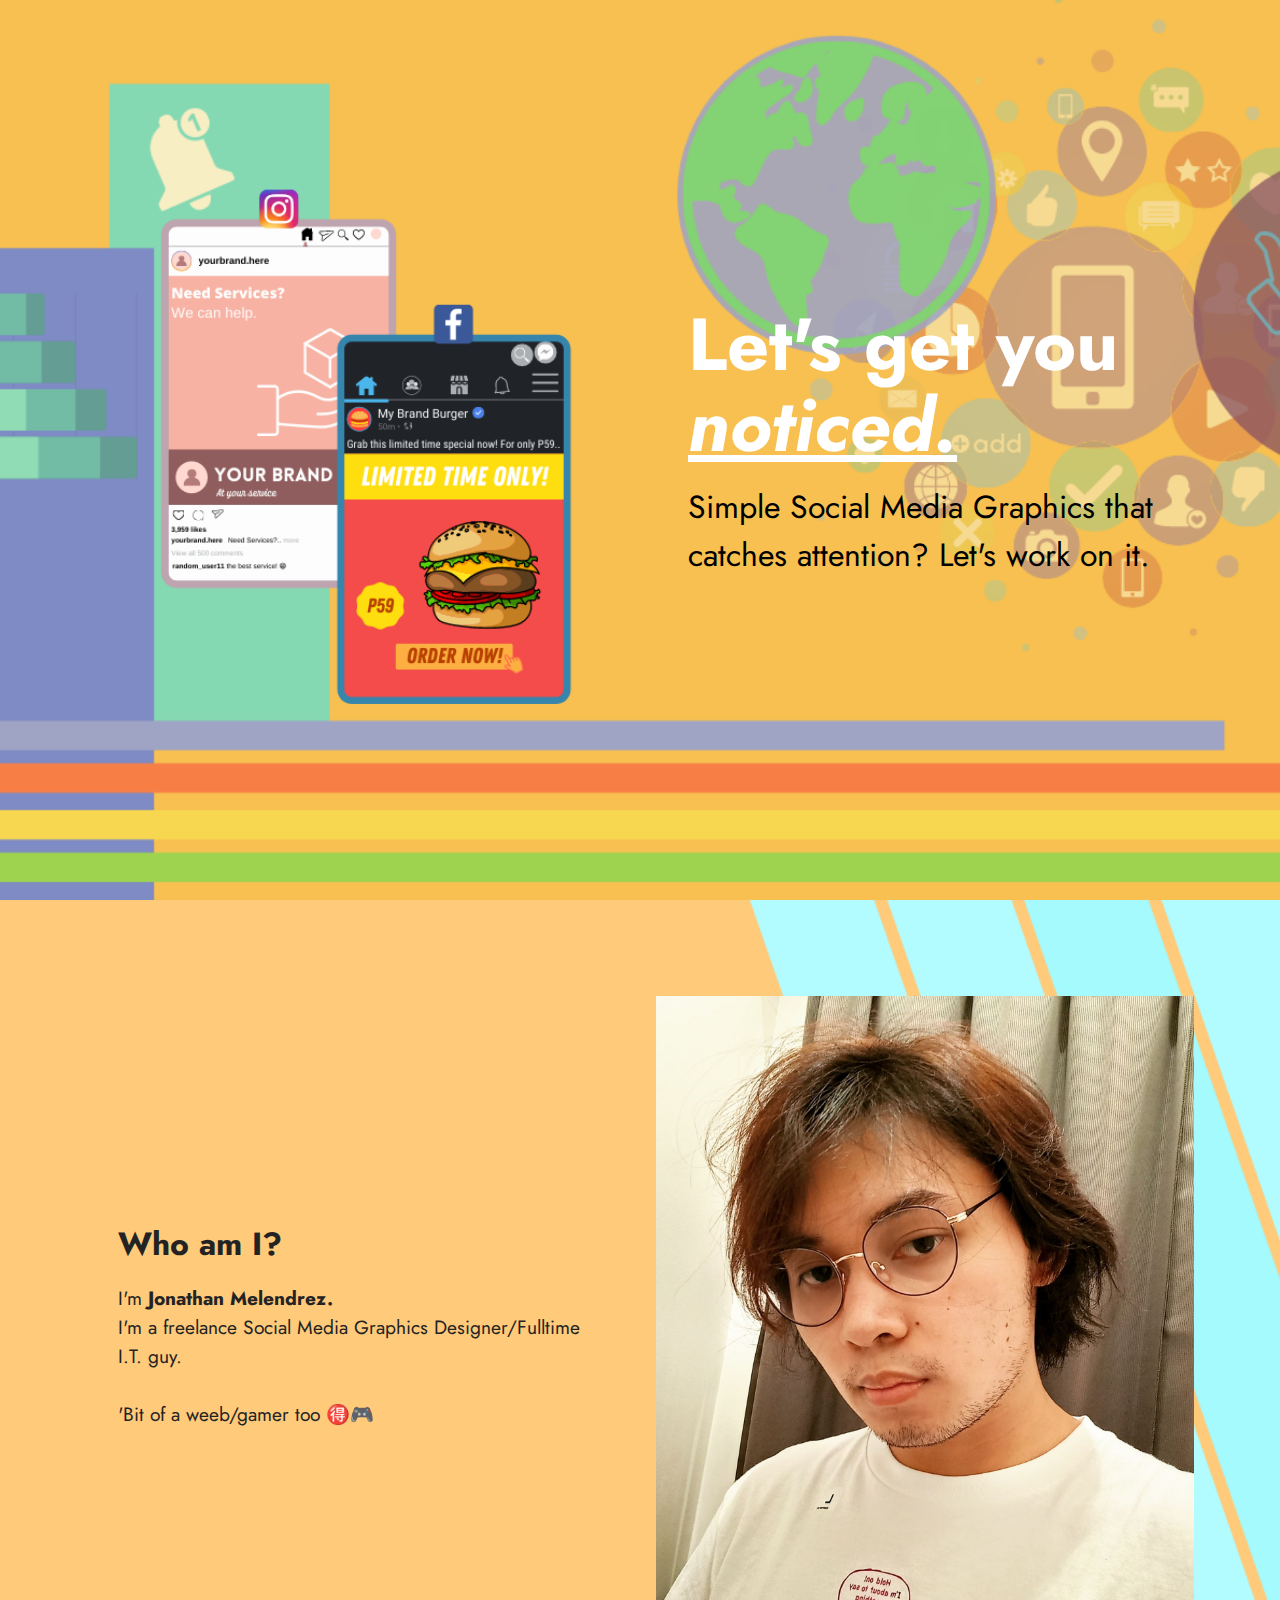
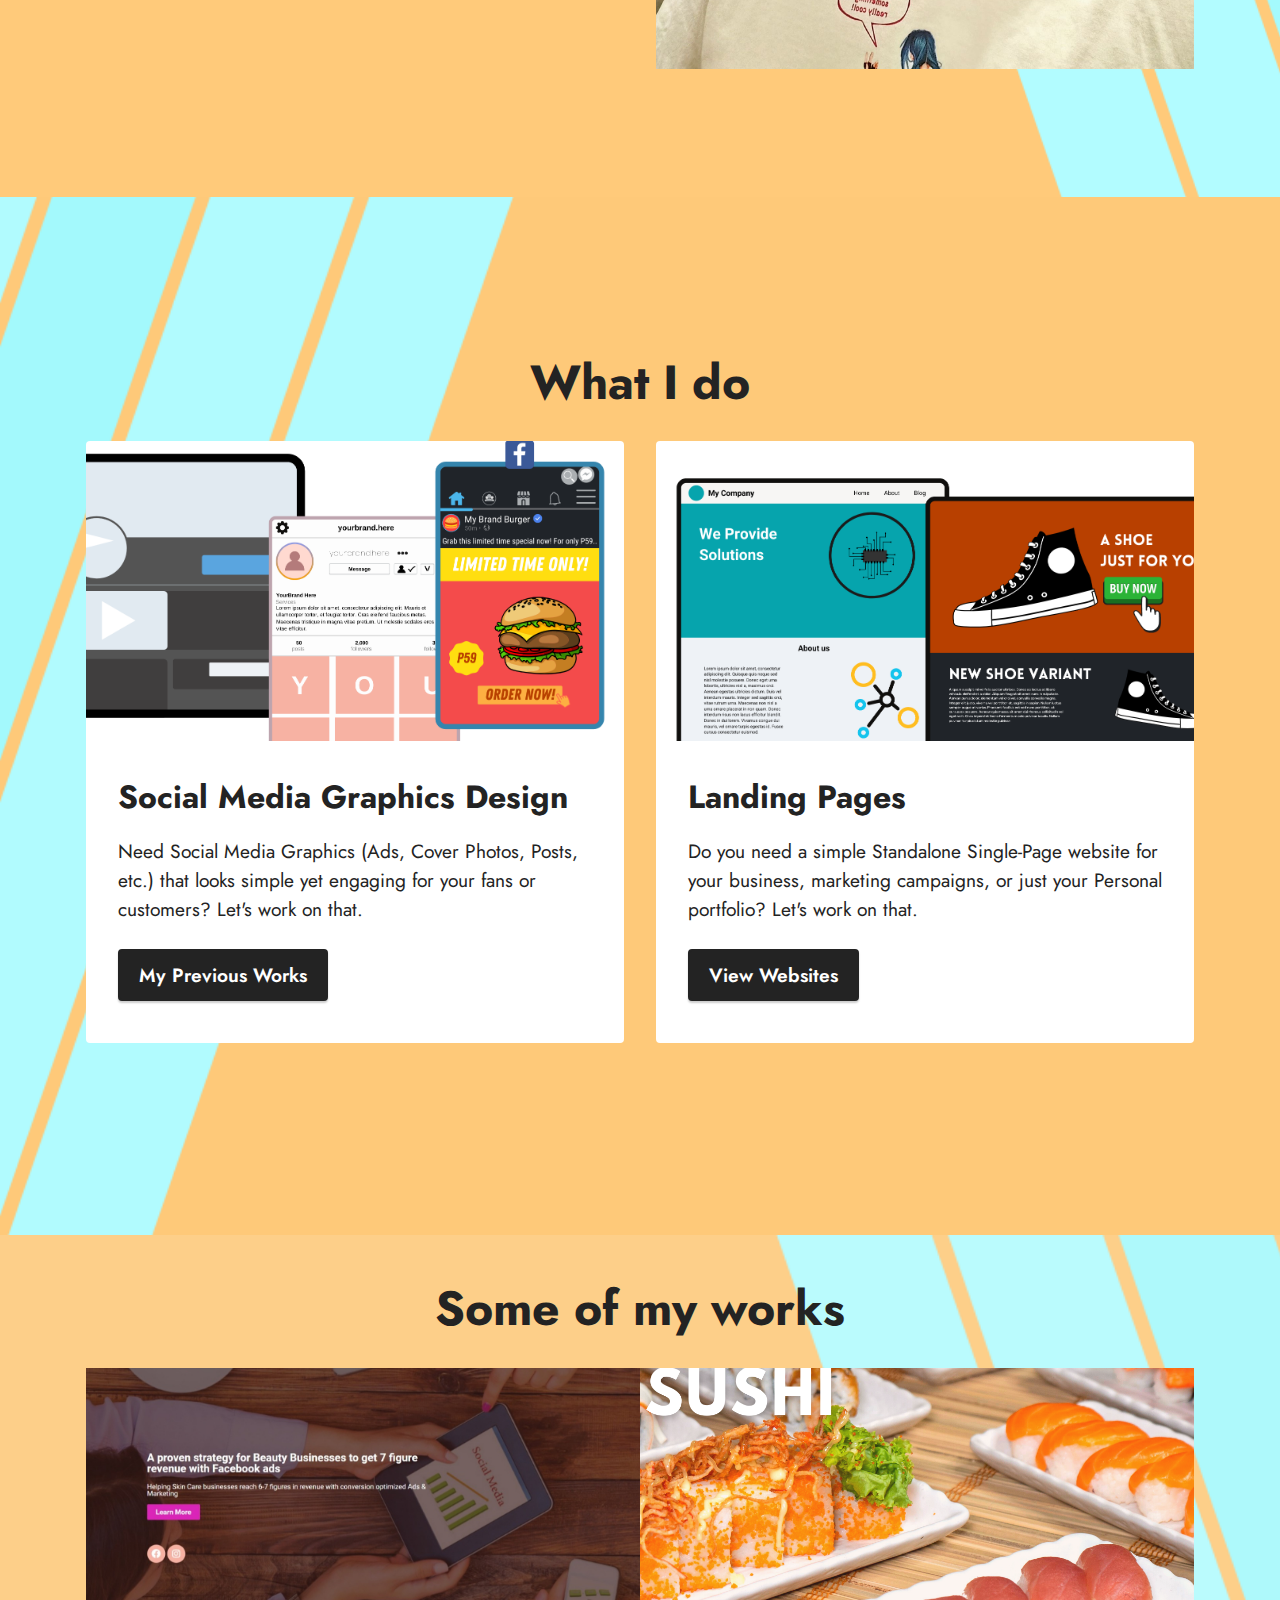
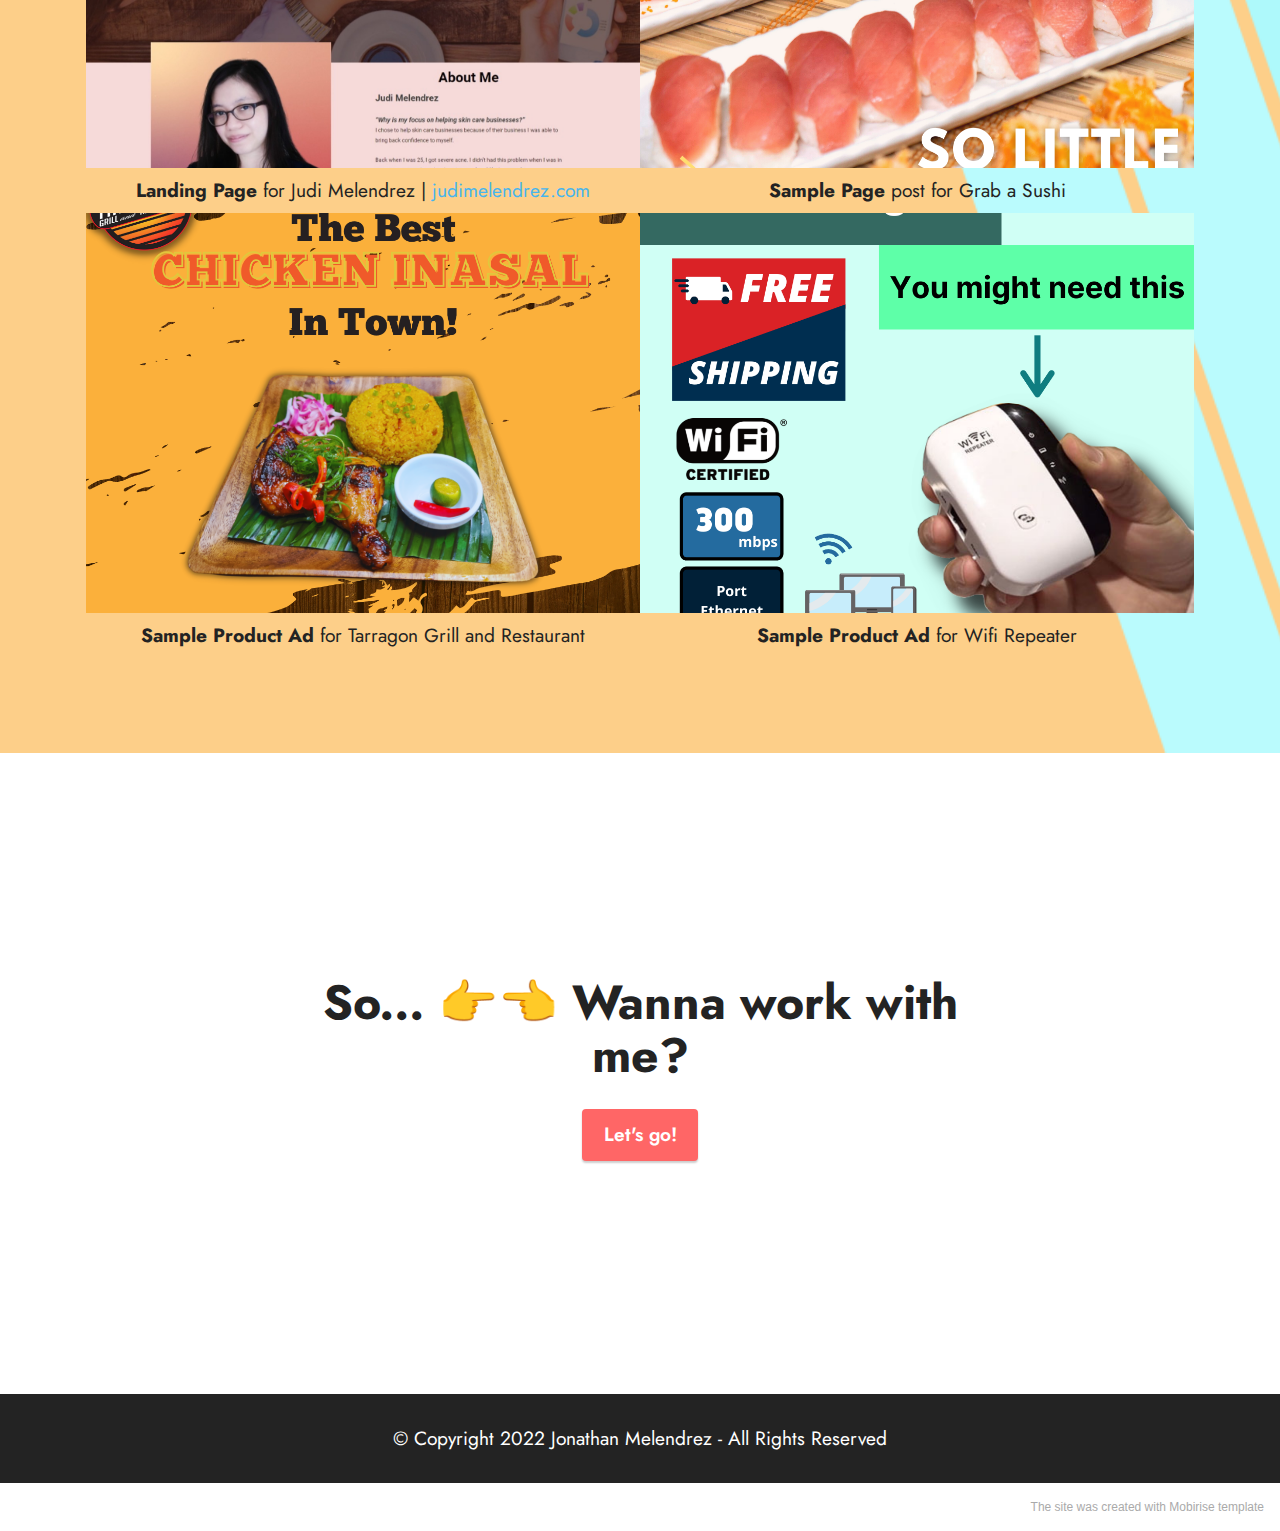
==== commit 9f4af482: "create github pages" ====
--- a/index.html
+++ b/index.html
@@ -136,8 +136,8 @@
         <div class="row mbr-gallery mt-4">
             
             <div class="col-12 col-md-6 col-lg-6 item gallery-image active">
-                <div class="item-wrapper" data-toggle="modal" data-bs-toggle="modal" data-target="#tqKZFc8b63-modal" data-bs-target="#tqKZFc8b63-modal">
-                    <a href="https://www.judimelendrez.com" target="_blank"><img class="w-100" src="assets/images/web-capture-17-5-2022-193738-judimelendrez.com.jpeg" alt="" data-slide-to="0" data-bs-slide-to="0" data-target="#lb-tqKZFc8b63" data-bs-target="#lb-tqKZFc8b63"></a>
+                <div class="item-wrapper" data-toggle="modal" data-bs-toggle="modal" data-target="#tqL03IB1zs-modal" data-bs-target="#tqL03IB1zs-modal">
+                    <a href="https://www.judimelendrez.com" target="_blank"><img class="w-100" src="assets/images/web-capture-17-5-2022-193738-judimelendrez.com.jpeg" alt="" data-slide-to="0" data-bs-slide-to="0" data-target="#lb-tqL03IB1zs" data-bs-target="#lb-tqL03IB1zs"></a>
                     <div class="icon-wrapper">
                         <span class="mobi-mbri mobi-mbri-search mbr-iconfont mbr-iconfont-btn"></span>
                     </div>
@@ -145,16 +145,16 @@
                 <h6 class="mbr-item-subtitle mbr-fonts-style align-center mb-2 mt-2 display-7"><strong>Landing Page</strong> for Judi Melendrez | <a href="https://www.judimelendrez.com" class="text-info" target="_blank">judimelendrez.com</a></h6>
             </div>
             <div class="col-12 col-md-6 col-lg-6 item gallery-image">
-                <div class="item-wrapper" data-toggle="modal" data-bs-toggle="modal" data-target="#tqKZFc8b63-modal" data-bs-target="#tqKZFc8b63-modal">
-                    <img class="w-100" src="assets/images/sushi-ad-1.png" alt="" data-slide-to="1" data-bs-slide-to="1" data-target="#lb-tqKZFc8b63" data-bs-target="#lb-tqKZFc8b63">
+                <div class="item-wrapper" data-toggle="modal" data-bs-toggle="modal" data-target="#tqL03IB1zs-modal" data-bs-target="#tqL03IB1zs-modal">
+                    <img class="w-100" src="assets/images/sushi-ad-1.png" alt="" data-slide-to="1" data-bs-slide-to="1" data-target="#lb-tqL03IB1zs" data-bs-target="#lb-tqL03IB1zs">
                     <div class="icon-wrapper">
                         <span class="mobi-mbri mobi-mbri-search mbr-iconfont mbr-iconfont-btn"></span>
                     </div>
                 </div>
                 <h6 class="mbr-item-subtitle mbr-fonts-style align-center mb-2 mt-2 display-7"><strong>Sample Page</strong> post for Grab a Sushi</h6>
             </div><div class="col-12 col-md-6 col-lg-6 item gallery-image">
-                <div class="item-wrapper" data-toggle="modal" data-bs-toggle="modal" data-target="#tqKZFc8b63-modal" data-bs-target="#tqKZFc8b63-modal">
-                    <img class="w-100" src="assets/images/16.png" alt="" data-slide-to="2" data-bs-slide-to="2" data-target="#lb-tqKZFc8b63" data-bs-target="#lb-tqKZFc8b63">
+                <div class="item-wrapper" data-toggle="modal" data-bs-toggle="modal" data-target="#tqL03IB1zs-modal" data-bs-target="#tqL03IB1zs-modal">
+                    <img class="w-100" src="assets/images/16.png" alt="" data-slide-to="2" data-bs-slide-to="2" data-target="#lb-tqL03IB1zs" data-bs-target="#lb-tqL03IB1zs">
                     <div class="icon-wrapper">
                         <span class="mobi-mbri mobi-mbri-search mbr-iconfont mbr-iconfont-btn"></span>
                     </div>
@@ -162,8 +162,8 @@
                 <h6 class="mbr-item-subtitle mbr-fonts-style align-center mb-2 mt-2 display-7"><strong>Sample Product Ad </strong>for Tarragon Grill and Restaurant</h6>
             </div>
             <div class="col-12 col-md-6 col-lg-6 item gallery-image">
-                <div class="item-wrapper" data-toggle="modal" data-bs-toggle="modal" data-target="#tqKZFc8b63-modal" data-bs-target="#tqKZFc8b63-modal">
-                    <img class="w-100" src="assets/images/wifi-booster.png" alt="" data-slide-to="3" data-bs-slide-to="3" data-target="#lb-tqKZFc8b63" data-bs-target="#lb-tqKZFc8b63">
+                <div class="item-wrapper" data-toggle="modal" data-bs-toggle="modal" data-target="#tqL03IB1zs-modal" data-bs-target="#tqL03IB1zs-modal">
+                    <img class="w-100" src="assets/images/wifi-booster.png" alt="" data-slide-to="3" data-bs-slide-to="3" data-target="#lb-tqL03IB1zs" data-bs-target="#lb-tqL03IB1zs">
                     <div class="icon-wrapper">
                         <span class="mobi-mbri mobi-mbri-search mbr-iconfont mbr-iconfont-btn"></span>
                     </div>
@@ -172,11 +172,11 @@
             </div>
         </div>
 
-        <div class="modal mbr-slider" tabindex="-1" role="dialog" aria-hidden="true" id="tqKZFc8b63-modal">
+        <div class="modal mbr-slider" tabindex="-1" role="dialog" aria-hidden="true" id="tqL03IB1zs-modal">
             <div class="modal-dialog" role="document">
                 <div class="modal-content">
                     <div class="modal-body">
-                        <div class="carousel slide carousel-fade" id="lb-tqKZFc8b63" data-interval="5000" data-bs-interval="5000">
+                        <div class="carousel slide carousel-fade" id="lb-tqL03IB1zs" data-interval="5000" data-bs-interval="5000">
                             <div class="carousel-inner">
                                 
                                 <div class="carousel-item active">
@@ -192,18 +192,18 @@
                                 </div>
                             </div>
                             <ol class="carousel-indicators">
-                                <li data-slide-to="0" data-bs-slide-to="0" class="active" data-target="#lb-tqKZFc8b63" data-bs-target="#lb-tqKZFc8b63"></li>
-                                <li data-slide-to="1" data-bs-slide-to="1" data-target="#lb-tqKZFc8b63" data-bs-target="#lb-tqKZFc8b63"></li><li data-slide-to="2" data-bs-slide-to="2" data-target="#lb-tqKZFc8b63" data-bs-target="#lb-tqKZFc8b63"></li>
-                                <li data-slide-to="3" data-bs-slide-to="3" data-target="#lb-tqKZFc8b63" data-bs-target="#lb-tqKZFc8b63"></li>
+                                <li data-slide-to="0" data-bs-slide-to="0" class="active" data-target="#lb-tqL03IB1zs" data-bs-target="#lb-tqL03IB1zs"></li>
+                                <li data-slide-to="1" data-bs-slide-to="1" data-target="#lb-tqL03IB1zs" data-bs-target="#lb-tqL03IB1zs"></li><li data-slide-to="2" data-bs-slide-to="2" data-target="#lb-tqL03IB1zs" data-bs-target="#lb-tqL03IB1zs"></li>
+                                <li data-slide-to="3" data-bs-slide-to="3" data-target="#lb-tqL03IB1zs" data-bs-target="#lb-tqL03IB1zs"></li>
                                 
                             </ol>
                             <a role="button" href="" class="close" data-dismiss="modal" data-bs-dismiss="modal" aria-label="Close">
                             </a>
-                            <a class="carousel-control-prev carousel-control" role="button" data-slide="prev" data-bs-slide="prev" href="#lb-tqKZFc8b63">
+                            <a class="carousel-control-prev carousel-control" role="button" data-slide="prev" data-bs-slide="prev" href="#lb-tqL03IB1zs">
                                 <span class="mobi-mbri mobi-mbri-arrow-prev" aria-hidden="true"></span>
                                 <span class="sr-only visually-hidden">Previous</span>
                             </a>
-                            <a class="carousel-control-next carousel-control" role="button" data-slide="next" data-bs-slide="next" href="#lb-tqKZFc8b63">
+                            <a class="carousel-control-next carousel-control" role="button" data-slide="next" data-bs-slide="next" href="#lb-tqL03IB1zs">
                                 <span class="mobi-mbri mobi-mbri-arrow-next" aria-hidden="true"></span>
                                 <span class="sr-only visually-hidden">Next</span>
                             </a>
@@ -251,7 +251,7 @@
             </div>
         </div>
     </div>
-</section><section style="background-color: #fff; font-family: -apple-system, BlinkMacSystemFont, 'Segoe UI', 'Roboto', 'Helvetica Neue', Arial, sans-serif; color:#aaa; font-size:12px; padding: 0; align-items: center; display: flex;"><a href="https://mobirise.site/r" style="flex: 1 1; height: 3rem; padding-left: 1rem;"></a><p style="flex: 0 0 auto; margin:0; padding-right:1rem;">Designed with Mobirise - <a href="https://mobirise.site/k" style="color:#aaa;">More info</a></p></section><script src="assets/bootstrap/js/bootstrap.bundle.min.js"></script>  <script src="assets/parallax/jarallax.js"></script>  <script src="assets/smoothscroll/smooth-scroll.js"></script>  <script src="assets/ytplayer/index.js"></script>  <script src="assets/theme/js/script.js"></script>  
+</section><section style="background-color: #fff; font-family: -apple-system, BlinkMacSystemFont, 'Segoe UI', 'Roboto', 'Helvetica Neue', Arial, sans-serif; color:#aaa; font-size:12px; padding: 0; align-items: center; display: flex;"><a href="https://mobirise.site/e" style="flex: 1 1; height: 3rem; padding-left: 1rem;"></a><p style="flex: 0 0 auto; margin:0; padding-right:1rem;"><a href="https://mobirise.site/r" style="color:#aaa;">The site</a> was created with Mobirise template</p></section><script src="assets/bootstrap/js/bootstrap.bundle.min.js"></script>  <script src="assets/parallax/jarallax.js"></script>  <script src="assets/smoothscroll/smooth-scroll.js"></script>  <script src="assets/ytplayer/index.js"></script>  <script src="assets/theme/js/script.js"></script>  
   
   
 </body>
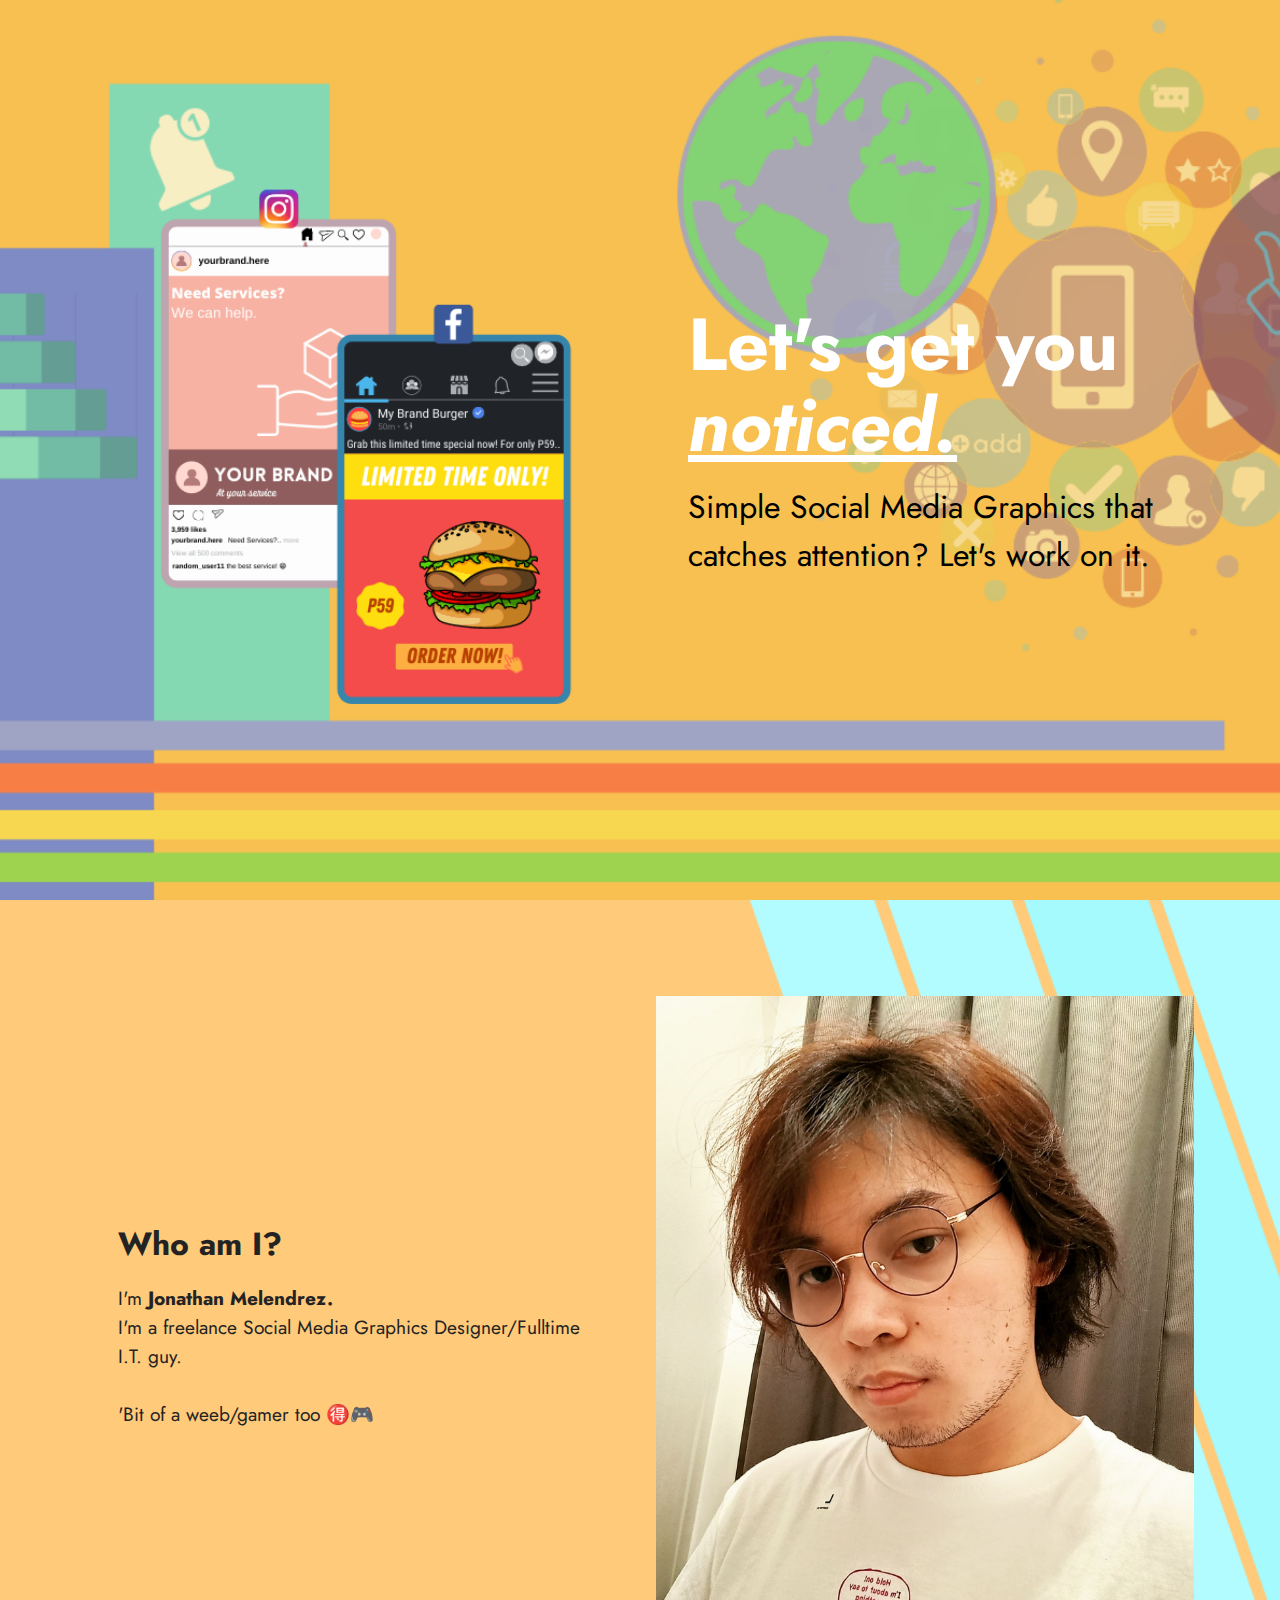
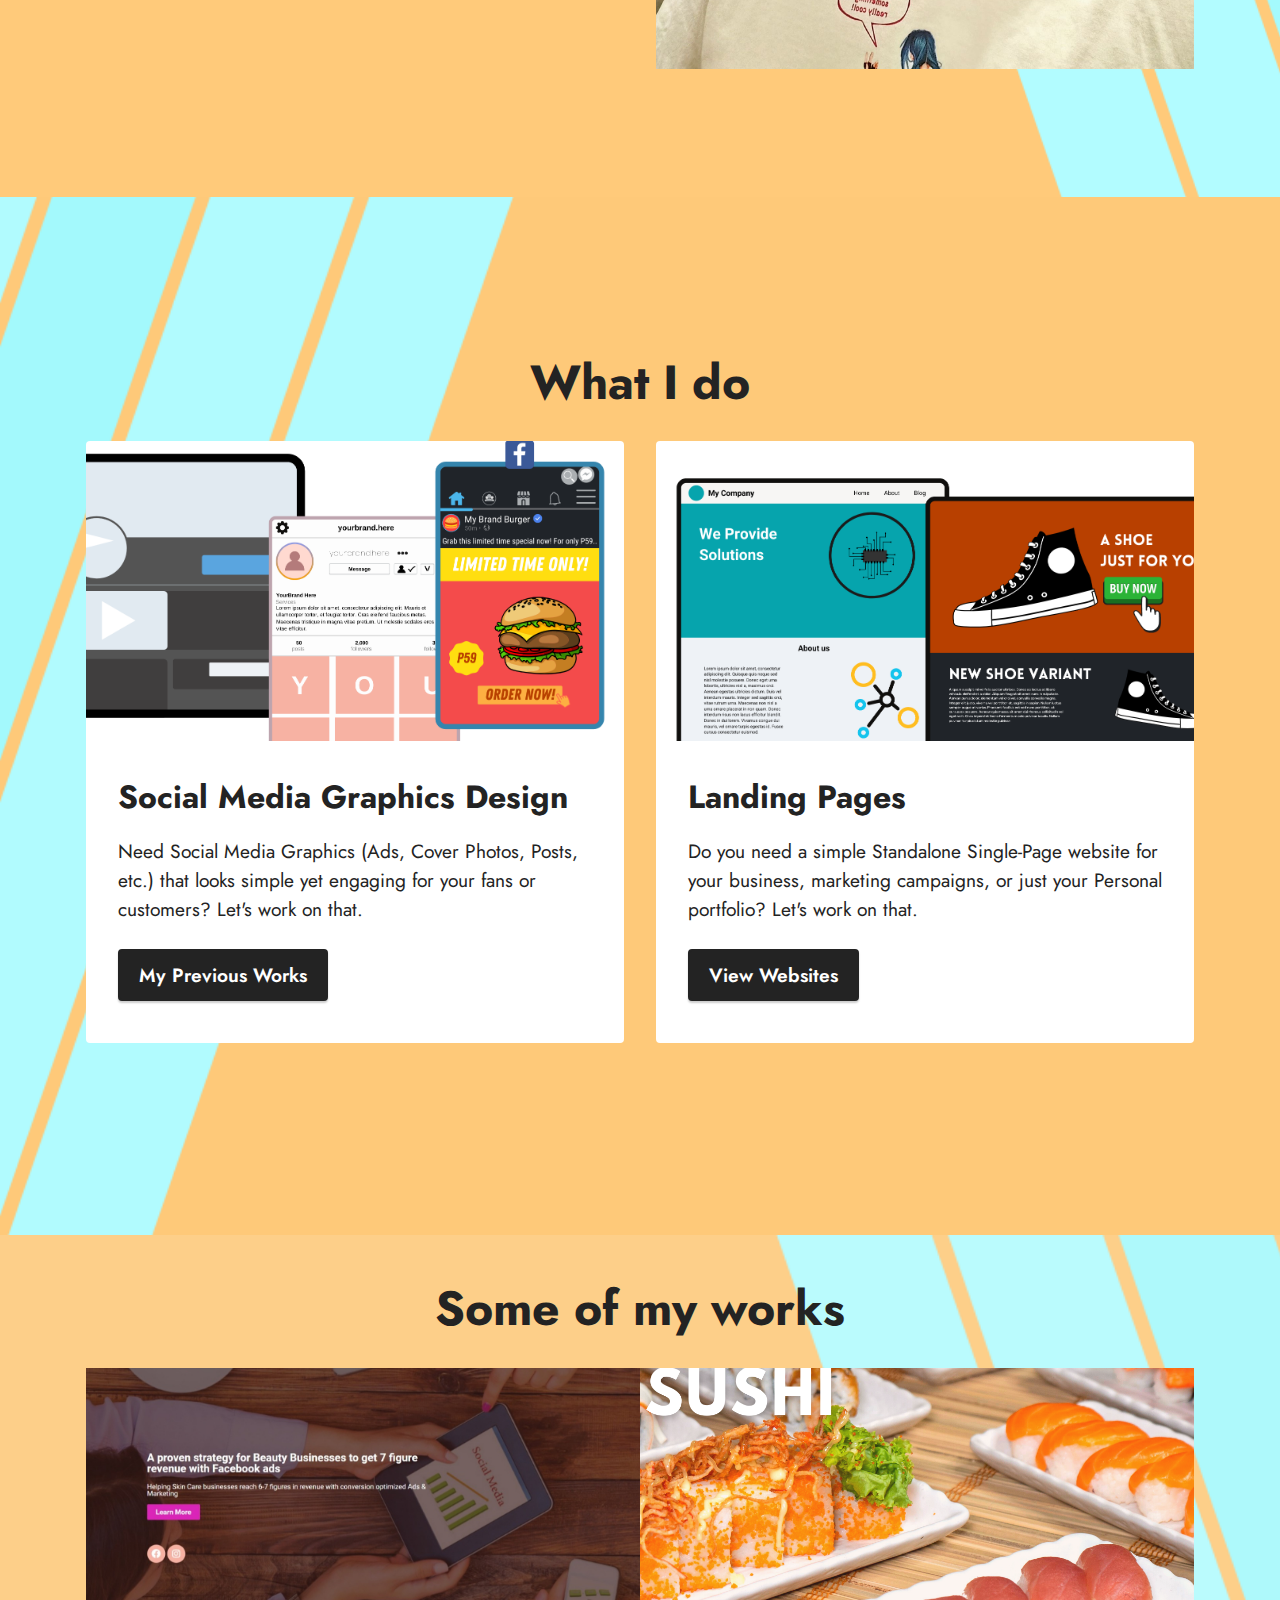
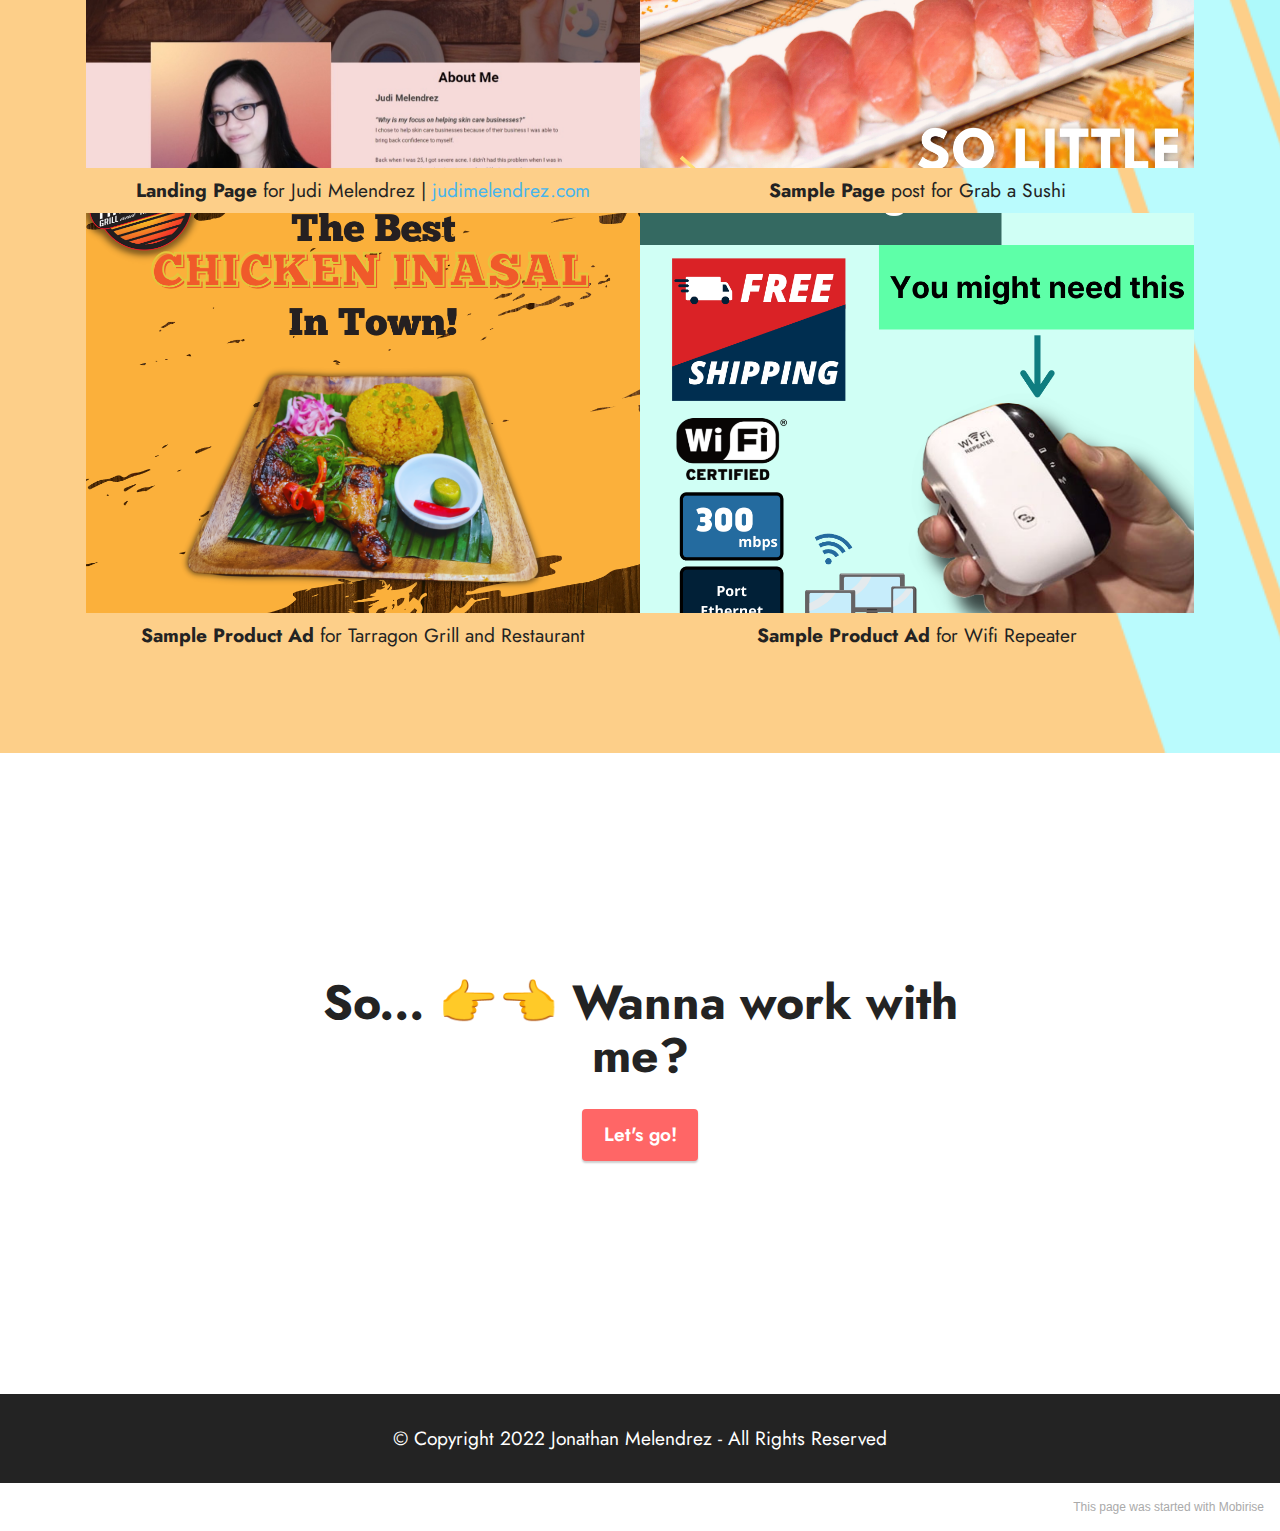
==== commit 15453e11: "create github pages" ====
--- a/index.html
+++ b/index.html
@@ -136,8 +136,8 @@
         <div class="row mbr-gallery mt-4">
             
             <div class="col-12 col-md-6 col-lg-6 item gallery-image active">
-                <div class="item-wrapper" data-toggle="modal" data-bs-toggle="modal" data-target="#tqL03IB1zs-modal" data-bs-target="#tqL03IB1zs-modal">
-                    <a href="https://www.judimelendrez.com" target="_blank"><img class="w-100" src="assets/images/web-capture-17-5-2022-193738-judimelendrez.com.jpeg" alt="" data-slide-to="0" data-bs-slide-to="0" data-target="#lb-tqL03IB1zs" data-bs-target="#lb-tqL03IB1zs"></a>
+                <div class="item-wrapper" data-toggle="modal" data-bs-toggle="modal" data-target="#tqL0hm22JK-modal" data-bs-target="#tqL0hm22JK-modal">
+                    <a href="https://www.judimelendrez.com" target="_blank"><img class="w-100" src="assets/images/web-capture-17-5-2022-193738-judimelendrez.com.jpeg" alt="" data-slide-to="0" data-bs-slide-to="0" data-target="#lb-tqL0hm22JK" data-bs-target="#lb-tqL0hm22JK"></a>
                     <div class="icon-wrapper">
                         <span class="mobi-mbri mobi-mbri-search mbr-iconfont mbr-iconfont-btn"></span>
                     </div>
@@ -145,16 +145,16 @@
                 <h6 class="mbr-item-subtitle mbr-fonts-style align-center mb-2 mt-2 display-7"><strong>Landing Page</strong> for Judi Melendrez | <a href="https://www.judimelendrez.com" class="text-info" target="_blank">judimelendrez.com</a></h6>
             </div>
             <div class="col-12 col-md-6 col-lg-6 item gallery-image">
-                <div class="item-wrapper" data-toggle="modal" data-bs-toggle="modal" data-target="#tqL03IB1zs-modal" data-bs-target="#tqL03IB1zs-modal">
-                    <img class="w-100" src="assets/images/sushi-ad-1.png" alt="" data-slide-to="1" data-bs-slide-to="1" data-target="#lb-tqL03IB1zs" data-bs-target="#lb-tqL03IB1zs">
+                <div class="item-wrapper" data-toggle="modal" data-bs-toggle="modal" data-target="#tqL0hm22JK-modal" data-bs-target="#tqL0hm22JK-modal">
+                    <img class="w-100" src="assets/images/sushi-ad-1.png" alt="" data-slide-to="1" data-bs-slide-to="1" data-target="#lb-tqL0hm22JK" data-bs-target="#lb-tqL0hm22JK">
                     <div class="icon-wrapper">
                         <span class="mobi-mbri mobi-mbri-search mbr-iconfont mbr-iconfont-btn"></span>
                     </div>
                 </div>
                 <h6 class="mbr-item-subtitle mbr-fonts-style align-center mb-2 mt-2 display-7"><strong>Sample Page</strong> post for Grab a Sushi</h6>
             </div><div class="col-12 col-md-6 col-lg-6 item gallery-image">
-                <div class="item-wrapper" data-toggle="modal" data-bs-toggle="modal" data-target="#tqL03IB1zs-modal" data-bs-target="#tqL03IB1zs-modal">
-                    <img class="w-100" src="assets/images/16.png" alt="" data-slide-to="2" data-bs-slide-to="2" data-target="#lb-tqL03IB1zs" data-bs-target="#lb-tqL03IB1zs">
+                <div class="item-wrapper" data-toggle="modal" data-bs-toggle="modal" data-target="#tqL0hm22JK-modal" data-bs-target="#tqL0hm22JK-modal">
+                    <img class="w-100" src="assets/images/16.png" alt="" data-slide-to="2" data-bs-slide-to="2" data-target="#lb-tqL0hm22JK" data-bs-target="#lb-tqL0hm22JK">
                     <div class="icon-wrapper">
                         <span class="mobi-mbri mobi-mbri-search mbr-iconfont mbr-iconfont-btn"></span>
                     </div>
@@ -162,8 +162,8 @@
                 <h6 class="mbr-item-subtitle mbr-fonts-style align-center mb-2 mt-2 display-7"><strong>Sample Product Ad </strong>for Tarragon Grill and Restaurant</h6>
             </div>
             <div class="col-12 col-md-6 col-lg-6 item gallery-image">
-                <div class="item-wrapper" data-toggle="modal" data-bs-toggle="modal" data-target="#tqL03IB1zs-modal" data-bs-target="#tqL03IB1zs-modal">
-                    <img class="w-100" src="assets/images/wifi-booster.png" alt="" data-slide-to="3" data-bs-slide-to="3" data-target="#lb-tqL03IB1zs" data-bs-target="#lb-tqL03IB1zs">
+                <div class="item-wrapper" data-toggle="modal" data-bs-toggle="modal" data-target="#tqL0hm22JK-modal" data-bs-target="#tqL0hm22JK-modal">
+                    <img class="w-100" src="assets/images/wifi-booster.png" alt="" data-slide-to="3" data-bs-slide-to="3" data-target="#lb-tqL0hm22JK" data-bs-target="#lb-tqL0hm22JK">
                     <div class="icon-wrapper">
                         <span class="mobi-mbri mobi-mbri-search mbr-iconfont mbr-iconfont-btn"></span>
                     </div>
@@ -172,11 +172,11 @@
             </div>
         </div>
 
-        <div class="modal mbr-slider" tabindex="-1" role="dialog" aria-hidden="true" id="tqL03IB1zs-modal">
+        <div class="modal mbr-slider" tabindex="-1" role="dialog" aria-hidden="true" id="tqL0hm22JK-modal">
             <div class="modal-dialog" role="document">
                 <div class="modal-content">
                     <div class="modal-body">
-                        <div class="carousel slide carousel-fade" id="lb-tqL03IB1zs" data-interval="5000" data-bs-interval="5000">
+                        <div class="carousel slide carousel-fade" id="lb-tqL0hm22JK" data-interval="5000" data-bs-interval="5000">
                             <div class="carousel-inner">
                                 
                                 <div class="carousel-item active">
@@ -192,18 +192,18 @@
                                 </div>
                             </div>
                             <ol class="carousel-indicators">
-                                <li data-slide-to="0" data-bs-slide-to="0" class="active" data-target="#lb-tqL03IB1zs" data-bs-target="#lb-tqL03IB1zs"></li>
-                                <li data-slide-to="1" data-bs-slide-to="1" data-target="#lb-tqL03IB1zs" data-bs-target="#lb-tqL03IB1zs"></li><li data-slide-to="2" data-bs-slide-to="2" data-target="#lb-tqL03IB1zs" data-bs-target="#lb-tqL03IB1zs"></li>
-                                <li data-slide-to="3" data-bs-slide-to="3" data-target="#lb-tqL03IB1zs" data-bs-target="#lb-tqL03IB1zs"></li>
+                                <li data-slide-to="0" data-bs-slide-to="0" class="active" data-target="#lb-tqL0hm22JK" data-bs-target="#lb-tqL0hm22JK"></li>
+                                <li data-slide-to="1" data-bs-slide-to="1" data-target="#lb-tqL0hm22JK" data-bs-target="#lb-tqL0hm22JK"></li><li data-slide-to="2" data-bs-slide-to="2" data-target="#lb-tqL0hm22JK" data-bs-target="#lb-tqL0hm22JK"></li>
+                                <li data-slide-to="3" data-bs-slide-to="3" data-target="#lb-tqL0hm22JK" data-bs-target="#lb-tqL0hm22JK"></li>
                                 
                             </ol>
                             <a role="button" href="" class="close" data-dismiss="modal" data-bs-dismiss="modal" aria-label="Close">
                             </a>
-                            <a class="carousel-control-prev carousel-control" role="button" data-slide="prev" data-bs-slide="prev" href="#lb-tqL03IB1zs">
+                            <a class="carousel-control-prev carousel-control" role="button" data-slide="prev" data-bs-slide="prev" href="#lb-tqL0hm22JK">
                                 <span class="mobi-mbri mobi-mbri-arrow-prev" aria-hidden="true"></span>
                                 <span class="sr-only visually-hidden">Previous</span>
                             </a>
-                            <a class="carousel-control-next carousel-control" role="button" data-slide="next" data-bs-slide="next" href="#lb-tqL03IB1zs">
+                            <a class="carousel-control-next carousel-control" role="button" data-slide="next" data-bs-slide="next" href="#lb-tqL0hm22JK">
                                 <span class="mobi-mbri mobi-mbri-arrow-next" aria-hidden="true"></span>
                                 <span class="sr-only visually-hidden">Next</span>
                             </a>
@@ -251,7 +251,7 @@
             </div>
         </div>
     </div>
-</section><section style="background-color: #fff; font-family: -apple-system, BlinkMacSystemFont, 'Segoe UI', 'Roboto', 'Helvetica Neue', Arial, sans-serif; color:#aaa; font-size:12px; padding: 0; align-items: center; display: flex;"><a href="https://mobirise.site/e" style="flex: 1 1; height: 3rem; padding-left: 1rem;"></a><p style="flex: 0 0 auto; margin:0; padding-right:1rem;"><a href="https://mobirise.site/r" style="color:#aaa;">The site</a> was created with Mobirise template</p></section><script src="assets/bootstrap/js/bootstrap.bundle.min.js"></script>  <script src="assets/parallax/jarallax.js"></script>  <script src="assets/smoothscroll/smooth-scroll.js"></script>  <script src="assets/ytplayer/index.js"></script>  <script src="assets/theme/js/script.js"></script>  
+</section><section style="background-color: #fff; font-family: -apple-system, BlinkMacSystemFont, 'Segoe UI', 'Roboto', 'Helvetica Neue', Arial, sans-serif; color:#aaa; font-size:12px; padding: 0; align-items: center; display: flex;"><a href="https://mobirise.site/j" style="flex: 1 1; height: 3rem; padding-left: 1rem;"></a><p style="flex: 0 0 auto; margin:0; padding-right:1rem;">This <a href="https://mobirise.site/e" style="color:#aaa;">page</a> was started with Mobirise</p></section><script src="assets/bootstrap/js/bootstrap.bundle.min.js"></script>  <script src="assets/parallax/jarallax.js"></script>  <script src="assets/smoothscroll/smooth-scroll.js"></script>  <script src="assets/ytplayer/index.js"></script>  <script src="assets/theme/js/script.js"></script>  
   
   
 </body>
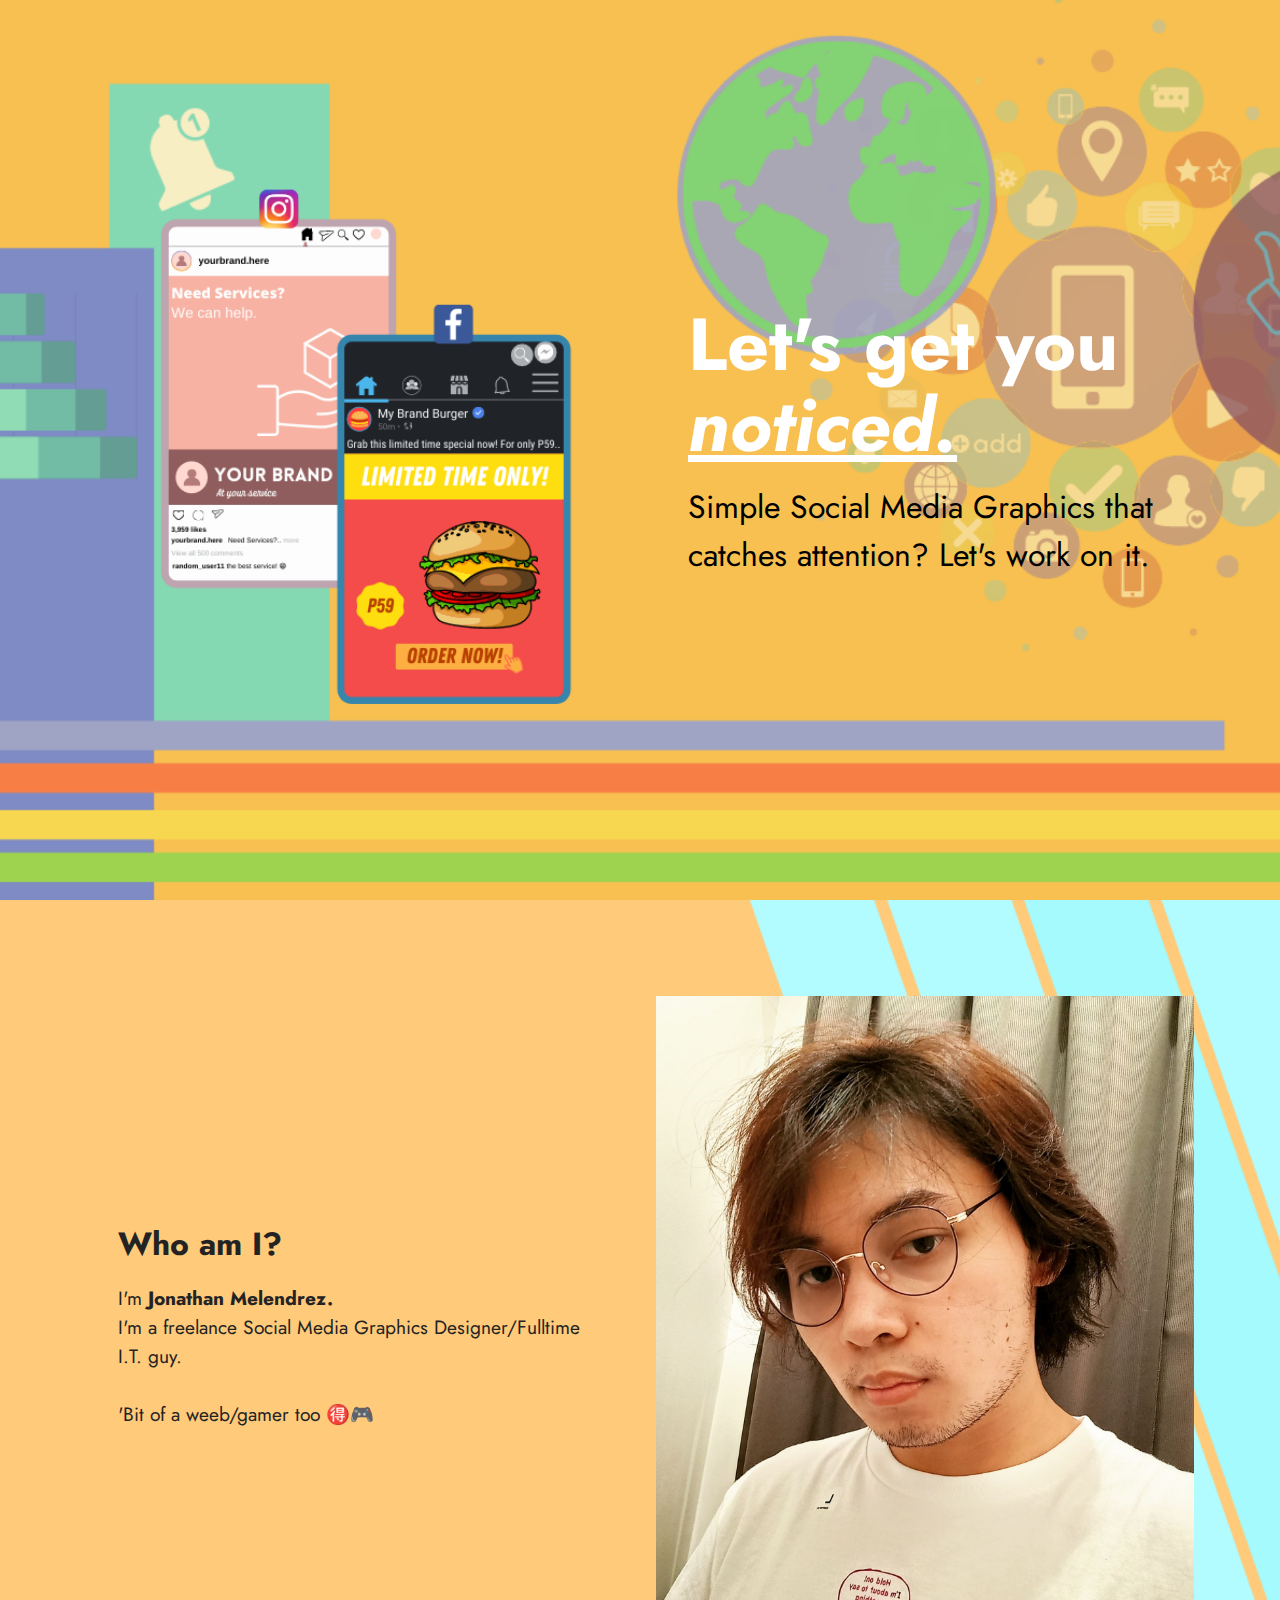
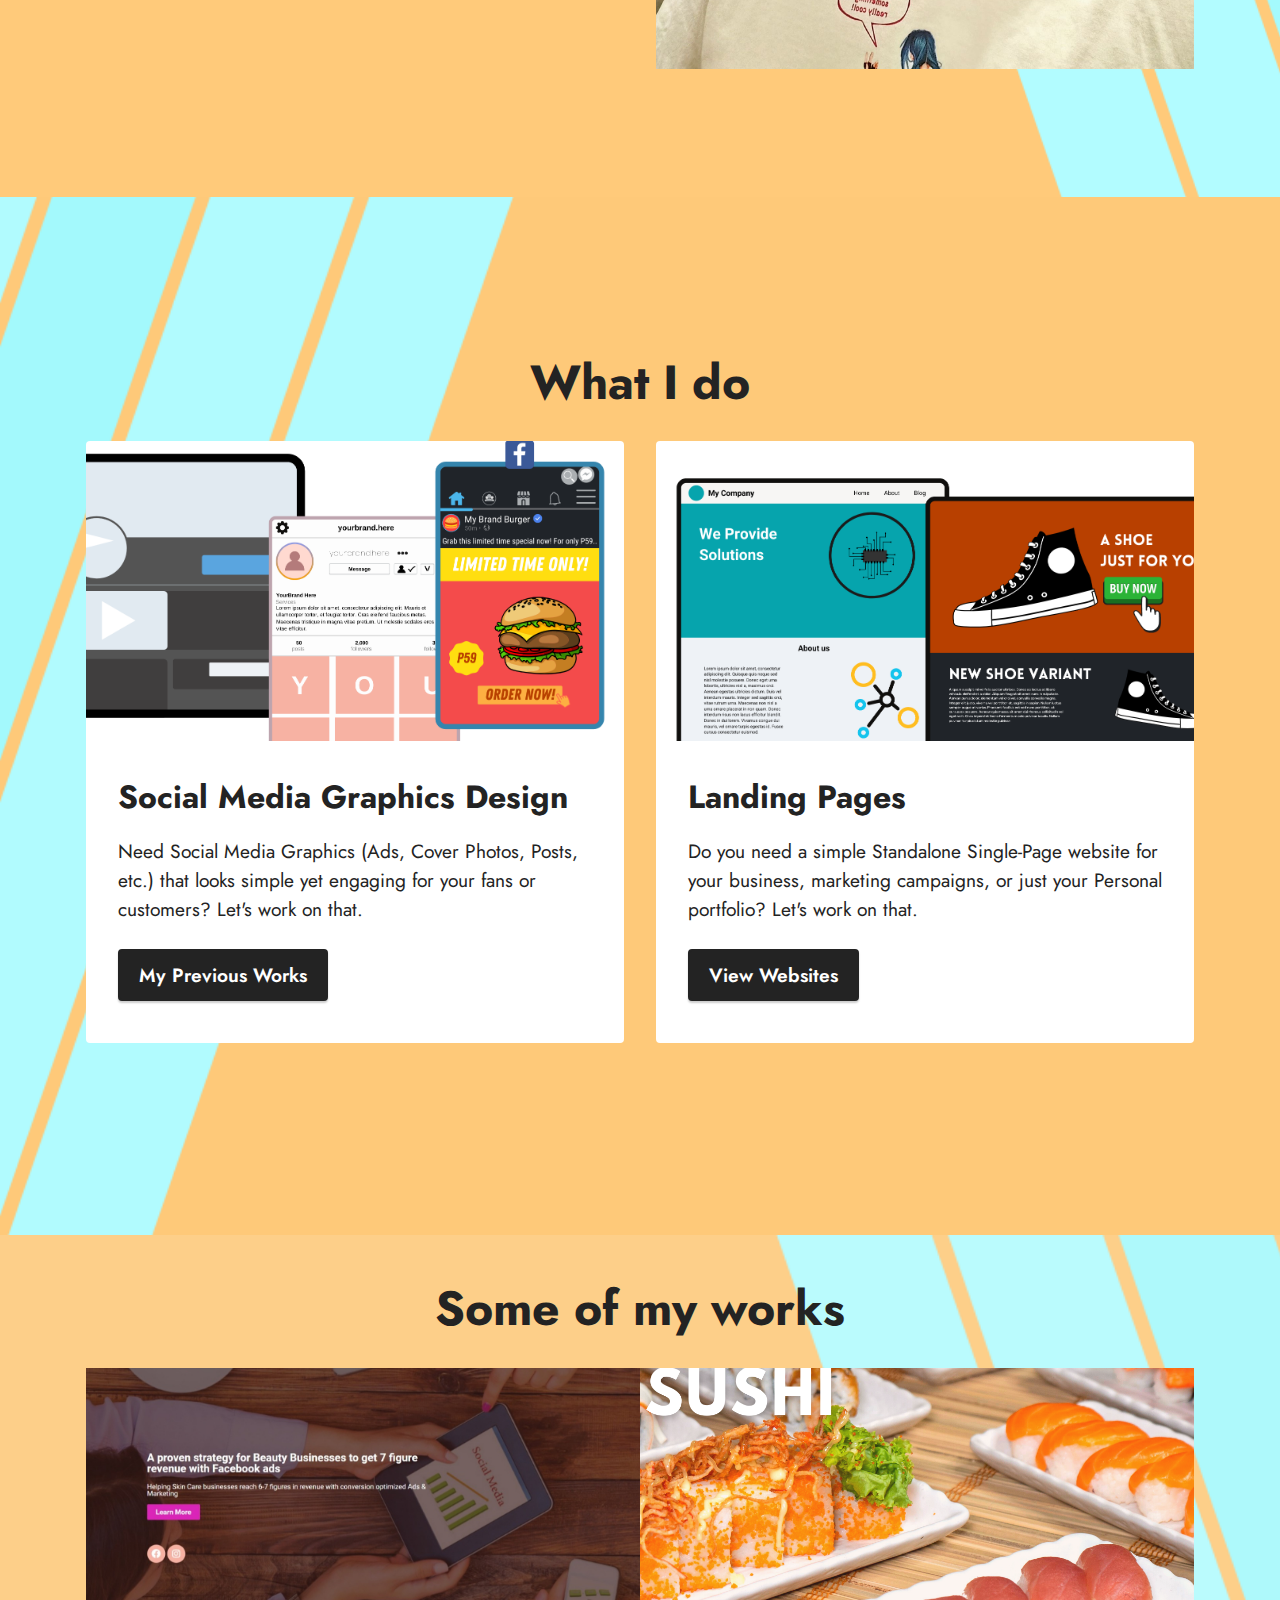
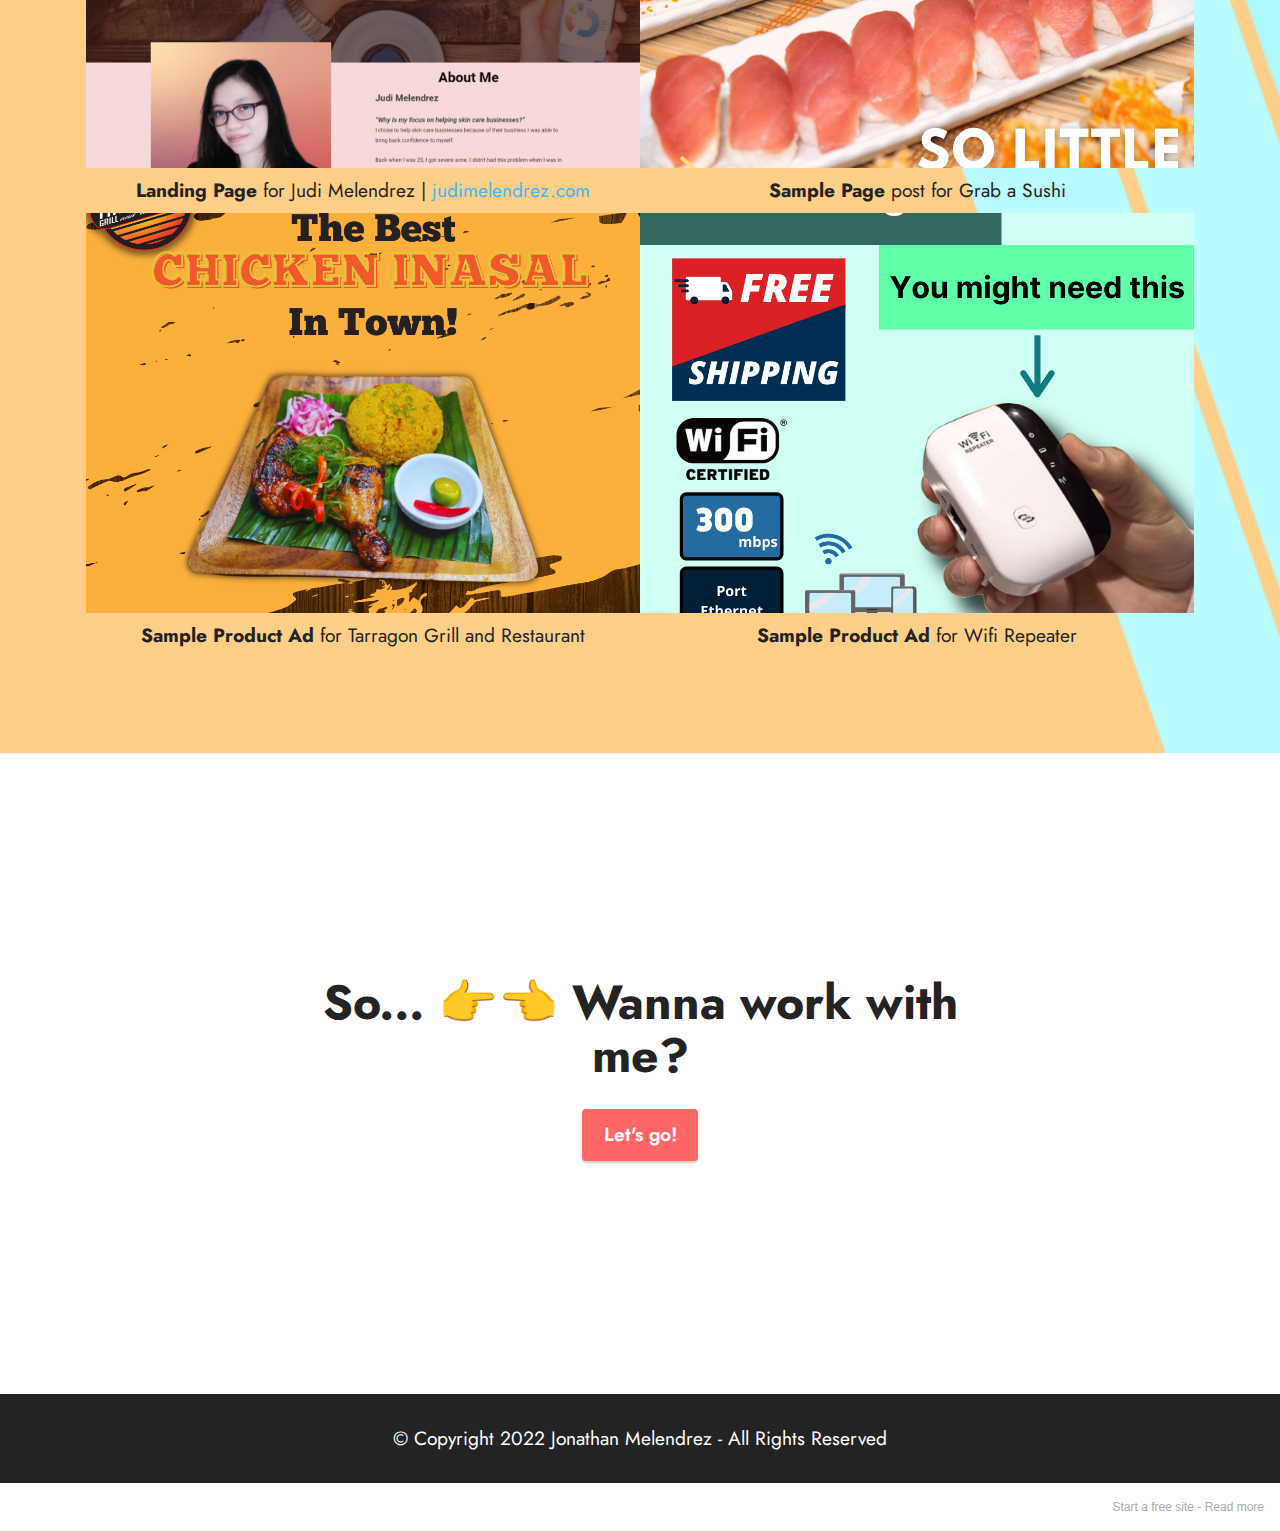
==== commit c34a4516: "create github pages" ====
--- a/index.html
+++ b/index.html
@@ -136,8 +136,8 @@
         <div class="row mbr-gallery mt-4">
             
             <div class="col-12 col-md-6 col-lg-6 item gallery-image active">
-                <div class="item-wrapper" data-toggle="modal" data-bs-toggle="modal" data-target="#tqL0hm22JK-modal" data-bs-target="#tqL0hm22JK-modal">
-                    <a href="https://www.judimelendrez.com" target="_blank"><img class="w-100" src="assets/images/web-capture-17-5-2022-193738-judimelendrez.com.jpeg" alt="" data-slide-to="0" data-bs-slide-to="0" data-target="#lb-tqL0hm22JK" data-bs-target="#lb-tqL0hm22JK"></a>
+                <div class="item-wrapper" data-toggle="modal" data-bs-toggle="modal" data-target="#tqL2oRmHvQ-modal" data-bs-target="#tqL2oRmHvQ-modal">
+                    <a href="https://www.judimelendrez.com" target="_blank"><img class="w-100" src="assets/images/web-capture-17-5-2022-193738-judimelendrez.com.jpeg" alt="" data-slide-to="0" data-bs-slide-to="0" data-target="#lb-tqL2oRmHvQ" data-bs-target="#lb-tqL2oRmHvQ"></a>
                     <div class="icon-wrapper">
                         <span class="mobi-mbri mobi-mbri-search mbr-iconfont mbr-iconfont-btn"></span>
                     </div>
@@ -145,16 +145,16 @@
                 <h6 class="mbr-item-subtitle mbr-fonts-style align-center mb-2 mt-2 display-7"><strong>Landing Page</strong> for Judi Melendrez | <a href="https://www.judimelendrez.com" class="text-info" target="_blank">judimelendrez.com</a></h6>
             </div>
             <div class="col-12 col-md-6 col-lg-6 item gallery-image">
-                <div class="item-wrapper" data-toggle="modal" data-bs-toggle="modal" data-target="#tqL0hm22JK-modal" data-bs-target="#tqL0hm22JK-modal">
-                    <img class="w-100" src="assets/images/sushi-ad-1.png" alt="" data-slide-to="1" data-bs-slide-to="1" data-target="#lb-tqL0hm22JK" data-bs-target="#lb-tqL0hm22JK">
+                <div class="item-wrapper" data-toggle="modal" data-bs-toggle="modal" data-target="#tqL2oRmHvQ-modal" data-bs-target="#tqL2oRmHvQ-modal">
+                    <img class="w-100" src="assets/images/sushi-ad-1.png" alt="" data-slide-to="1" data-bs-slide-to="1" data-target="#lb-tqL2oRmHvQ" data-bs-target="#lb-tqL2oRmHvQ">
                     <div class="icon-wrapper">
                         <span class="mobi-mbri mobi-mbri-search mbr-iconfont mbr-iconfont-btn"></span>
                     </div>
                 </div>
                 <h6 class="mbr-item-subtitle mbr-fonts-style align-center mb-2 mt-2 display-7"><strong>Sample Page</strong> post for Grab a Sushi</h6>
             </div><div class="col-12 col-md-6 col-lg-6 item gallery-image">
-                <div class="item-wrapper" data-toggle="modal" data-bs-toggle="modal" data-target="#tqL0hm22JK-modal" data-bs-target="#tqL0hm22JK-modal">
-                    <img class="w-100" src="assets/images/16.png" alt="" data-slide-to="2" data-bs-slide-to="2" data-target="#lb-tqL0hm22JK" data-bs-target="#lb-tqL0hm22JK">
+                <div class="item-wrapper" data-toggle="modal" data-bs-toggle="modal" data-target="#tqL2oRmHvQ-modal" data-bs-target="#tqL2oRmHvQ-modal">
+                    <img class="w-100" src="assets/images/16.png" alt="" data-slide-to="2" data-bs-slide-to="2" data-target="#lb-tqL2oRmHvQ" data-bs-target="#lb-tqL2oRmHvQ">
                     <div class="icon-wrapper">
                         <span class="mobi-mbri mobi-mbri-search mbr-iconfont mbr-iconfont-btn"></span>
                     </div>
@@ -162,8 +162,8 @@
                 <h6 class="mbr-item-subtitle mbr-fonts-style align-center mb-2 mt-2 display-7"><strong>Sample Product Ad </strong>for Tarragon Grill and Restaurant</h6>
             </div>
             <div class="col-12 col-md-6 col-lg-6 item gallery-image">
-                <div class="item-wrapper" data-toggle="modal" data-bs-toggle="modal" data-target="#tqL0hm22JK-modal" data-bs-target="#tqL0hm22JK-modal">
-                    <img class="w-100" src="assets/images/wifi-booster.png" alt="" data-slide-to="3" data-bs-slide-to="3" data-target="#lb-tqL0hm22JK" data-bs-target="#lb-tqL0hm22JK">
+                <div class="item-wrapper" data-toggle="modal" data-bs-toggle="modal" data-target="#tqL2oRmHvQ-modal" data-bs-target="#tqL2oRmHvQ-modal">
+                    <img class="w-100" src="assets/images/wifi-booster.png" alt="" data-slide-to="3" data-bs-slide-to="3" data-target="#lb-tqL2oRmHvQ" data-bs-target="#lb-tqL2oRmHvQ">
                     <div class="icon-wrapper">
                         <span class="mobi-mbri mobi-mbri-search mbr-iconfont mbr-iconfont-btn"></span>
                     </div>
@@ -172,11 +172,11 @@
             </div>
         </div>
 
-        <div class="modal mbr-slider" tabindex="-1" role="dialog" aria-hidden="true" id="tqL0hm22JK-modal">
+        <div class="modal mbr-slider" tabindex="-1" role="dialog" aria-hidden="true" id="tqL2oRmHvQ-modal">
             <div class="modal-dialog" role="document">
                 <div class="modal-content">
                     <div class="modal-body">
-                        <div class="carousel slide carousel-fade" id="lb-tqL0hm22JK" data-interval="5000" data-bs-interval="5000">
+                        <div class="carousel slide carousel-fade" id="lb-tqL2oRmHvQ" data-interval="5000" data-bs-interval="5000">
                             <div class="carousel-inner">
                                 
                                 <div class="carousel-item active">
@@ -192,18 +192,18 @@
                                 </div>
                             </div>
                             <ol class="carousel-indicators">
-                                <li data-slide-to="0" data-bs-slide-to="0" class="active" data-target="#lb-tqL0hm22JK" data-bs-target="#lb-tqL0hm22JK"></li>
-                                <li data-slide-to="1" data-bs-slide-to="1" data-target="#lb-tqL0hm22JK" data-bs-target="#lb-tqL0hm22JK"></li><li data-slide-to="2" data-bs-slide-to="2" data-target="#lb-tqL0hm22JK" data-bs-target="#lb-tqL0hm22JK"></li>
-                                <li data-slide-to="3" data-bs-slide-to="3" data-target="#lb-tqL0hm22JK" data-bs-target="#lb-tqL0hm22JK"></li>
+                                <li data-slide-to="0" data-bs-slide-to="0" class="active" data-target="#lb-tqL2oRmHvQ" data-bs-target="#lb-tqL2oRmHvQ"></li>
+                                <li data-slide-to="1" data-bs-slide-to="1" data-target="#lb-tqL2oRmHvQ" data-bs-target="#lb-tqL2oRmHvQ"></li><li data-slide-to="2" data-bs-slide-to="2" data-target="#lb-tqL2oRmHvQ" data-bs-target="#lb-tqL2oRmHvQ"></li>
+                                <li data-slide-to="3" data-bs-slide-to="3" data-target="#lb-tqL2oRmHvQ" data-bs-target="#lb-tqL2oRmHvQ"></li>
                                 
                             </ol>
                             <a role="button" href="" class="close" data-dismiss="modal" data-bs-dismiss="modal" aria-label="Close">
                             </a>
-                            <a class="carousel-control-prev carousel-control" role="button" data-slide="prev" data-bs-slide="prev" href="#lb-tqL0hm22JK">
+                            <a class="carousel-control-prev carousel-control" role="button" data-slide="prev" data-bs-slide="prev" href="#lb-tqL2oRmHvQ">
                                 <span class="mobi-mbri mobi-mbri-arrow-prev" aria-hidden="true"></span>
                                 <span class="sr-only visually-hidden">Previous</span>
                             </a>
-                            <a class="carousel-control-next carousel-control" role="button" data-slide="next" data-bs-slide="next" href="#lb-tqL0hm22JK">
+                            <a class="carousel-control-next carousel-control" role="button" data-slide="next" data-bs-slide="next" href="#lb-tqL2oRmHvQ">
                                 <span class="mobi-mbri mobi-mbri-arrow-next" aria-hidden="true"></span>
                                 <span class="sr-only visually-hidden">Next</span>
                             </a>
@@ -251,7 +251,7 @@
             </div>
         </div>
     </div>
-</section><section style="background-color: #fff; font-family: -apple-system, BlinkMacSystemFont, 'Segoe UI', 'Roboto', 'Helvetica Neue', Arial, sans-serif; color:#aaa; font-size:12px; padding: 0; align-items: center; display: flex;"><a href="https://mobirise.site/j" style="flex: 1 1; height: 3rem; padding-left: 1rem;"></a><p style="flex: 0 0 auto; margin:0; padding-right:1rem;">This <a href="https://mobirise.site/e" style="color:#aaa;">page</a> was started with Mobirise</p></section><script src="assets/bootstrap/js/bootstrap.bundle.min.js"></script>  <script src="assets/parallax/jarallax.js"></script>  <script src="assets/smoothscroll/smooth-scroll.js"></script>  <script src="assets/ytplayer/index.js"></script>  <script src="assets/theme/js/script.js"></script>  
+</section><section style="background-color: #fff; font-family: -apple-system, BlinkMacSystemFont, 'Segoe UI', 'Roboto', 'Helvetica Neue', Arial, sans-serif; color:#aaa; font-size:12px; padding: 0; align-items: center; display: flex;"><a href="https://mobirise.site/a" style="flex: 1 1; height: 3rem; padding-left: 1rem;"></a><p style="flex: 0 0 auto; margin:0; padding-right:1rem;">Start a free site - <a href="https://mobirise.site/v" style="color:#aaa;">Read more</a></p></section><script src="assets/bootstrap/js/bootstrap.bundle.min.js"></script>  <script src="assets/parallax/jarallax.js"></script>  <script src="assets/smoothscroll/smooth-scroll.js"></script>  <script src="assets/ytplayer/index.js"></script>  <script src="assets/theme/js/script.js"></script>  
   
   
 </body>
